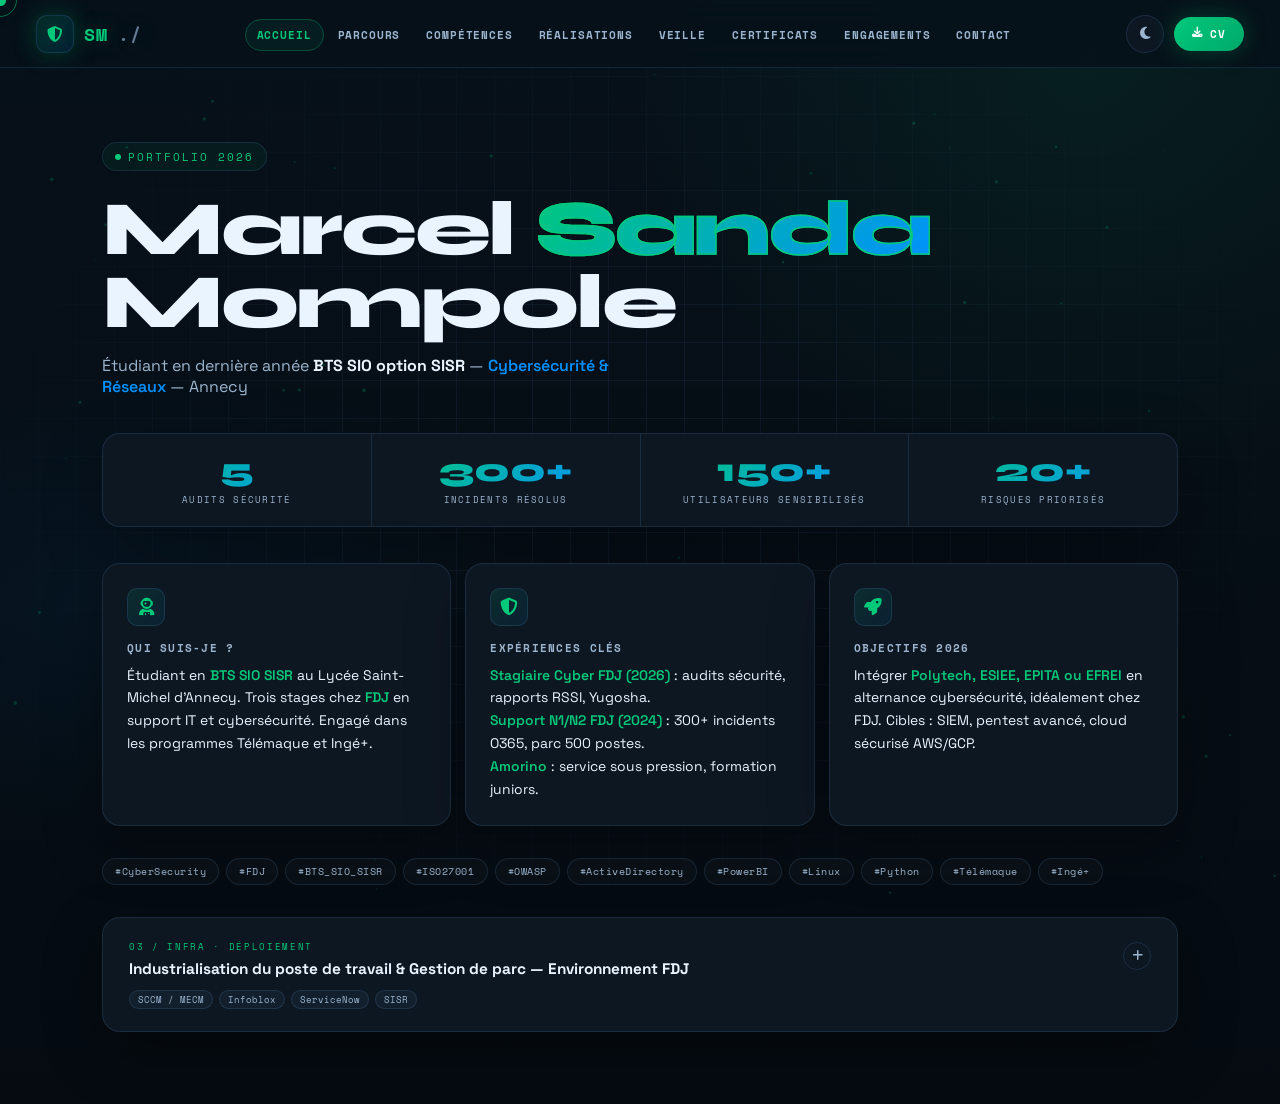
==== index.html @ 8680dc15 "Update download link for technical case study" ====
<!DOCTYPE html>
<html lang="fr" data-theme="dark">
<head>
<meta charset="UTF-8">
<meta name="viewport" content="width=device-width, initial-scale=1.0">
<title>Marcel Sanda MOMPOLE | Cybersécurité & Réseaux</title>
<link rel="preconnect" href="https://fonts.googleapis.com">
<link href="https://fonts.googleapis.com/css2?family=Space+Mono:ital,wght@0,400;0,700;1,400&family=Syne:wght@400;600;700;800&family=Space+Grotesk:wght@300;400;500;600;700&display=swap" rel="stylesheet">
<link rel="stylesheet" href="https://cdnjs.cloudflare.com/ajax/libs/font-awesome/6.5.0/css/all.min.css">
<link rel="stylesheet" href="style.css">
</head>
<body>
<div id="cursor"></div>
<div id="cursor-ring"></div>
<canvas id="bg-canvas"></canvas>

<!-- ══ NAVBAR ══ -->
<nav class="navbar">
  <div class="logo">
    <div class="logo-mark"><i class="fas fa-shield-halved"></i></div>
    SM<span>./</span>
  </div>
  <ul class="nav-links" id="navLinks">
    <li><a href="#" onclick="show('accueil');closeMobile()"     data-section="accueil"     class="active-nav">Accueil</a></li>
    <li><a href="#" onclick="show('parcours');closeMobile()"    data-section="parcours">Parcours</a></li>
    <li><a href="#" onclick="show('competences');closeMobile()" data-section="competences">Compétences</a></li>
    <li><a href="#" onclick="show('realisations');closeMobile()"data-section="realisations">Réalisations</a></li>
    <li><a href="#" onclick="show('veille');closeMobile()"      data-section="veille">Veille</a></li>
    <li><a href="#" onclick="show('certificats');closeMobile()" data-section="certificats">Certificats</a></li>
    <li><a href="#" onclick="show('engagements');closeMobile()" data-section="engagements">Engagements</a></li>
    <li><a href="#" onclick="show('contact');closeMobile()"     data-section="contact">Contact</a></li>
  </ul>
  <div class="nav-right">
    <button class="hamburger" id="hamburger" onclick="toggleMobile()" aria-label="Menu">
      <span></span><span></span><span></span>
    </button>
    <button class="theme-btn" onclick="toggleTheme()" title="Changer le thème">
      <i class="fas fa-moon icon-moon"></i>
      <i class="fas fa-sun  icon-sun"></i>
    </button>
    <a href="Sanda Mompole Marcel.pdf" class="btn-cv" download>
      <i class="fas fa-download"></i> CV
    </a>
  </div>
</nav>
<!-- Mobile drawer -->
<div class="mobile-drawer" id="mobileDrawer">
  <ul>
    <li><a href="#" onclick="show('accueil');closeMobile()"     data-section="accueil">Accueil</a></li>
    <li><a href="#" onclick="show('parcours');closeMobile()"    data-section="parcours">Parcours</a></li>
    <li><a href="#" onclick="show('competences');closeMobile()" data-section="competences">Compétences</a></li>
    <li><a href="#" onclick="show('realisations');closeMobile()"data-section="realisations">Réalisations</a></li>
    <li><a href="#" onclick="show('veille');closeMobile()"      data-section="veille">Veille</a></li>
    <li><a href="#" onclick="show('certificats');closeMobile()" data-section="certificats">Certificats</a></li>
    <li><a href="#" onclick="show('engagements');closeMobile()" data-section="engagements">Engagements</a></li>
    <li><a href="#" onclick="show('contact');closeMobile()"     data-section="contact">Contact</a></li>
  </ul>
</div>
<div class="mobile-overlay" id="mobileOverlay" onclick="closeMobile()"></div>

<div class="container">

<!-- ══ ACCUEIL ══ -->
<section id="accueil" class="section active">
  <div class="hero">
    <p class="hero-eyebrow">Portfolio 2026</p>
    <h1>Marcel <span class="highlight">Sanda</span><br>Mompole</h1>
    <p class="hero-sub">
      Étudiant en dernière année <strong>BTS SIO option SISR</strong> —
      <span>Cybersécurité & Réseaux</span> — Annecy
    </p>

    <div class="stat-row">
      <div class="stat"><div class="stat-num" data-target="5">0</div><div class="stat-label">Audits sécurité</div></div>
      <div class="stat"><div class="stat-num" data-target="300">0</div><div class="stat-label">Incidents résolus</div></div>
      <div class="stat"><div class="stat-num" data-target="150">0</div><div class="stat-label">Utilisateurs sensibilisés</div></div>
      <div class="stat"><div class="stat-num" data-target="20">0</div><div class="stat-label">Risques priorisés</div></div>
    </div>

    <div class="hero-grid">
      <div class="hero-card">
        <div class="hero-card-icon"><i class="fas fa-user-astronaut"></i></div>
        <h3>Qui suis-je ?</h3>
        <p>Étudiant en <strong>BTS SIO SISR</strong> au Lycée Saint-Michel d'Annecy. Trois stages chez <strong>FDJ</strong> en support IT et cybersécurité. Engagé dans les programmes Télémaque et Ingé+.</p>
      </div>
      <div class="hero-card">
        <div class="hero-card-icon"><i class="fas fa-shield-halved"></i></div>
        <h3>Expériences clés</h3>
        <p><strong>Stagiaire Cyber FDJ (2026)</strong> : audits sécurité, rapports RSSI, Yugosha.<br><strong>Support N1/N2 FDJ (2024)</strong> : 300+ incidents O365, parc 500 postes.<br><strong>Amorino</strong> : service sous pression, formation juniors.</p>
      </div>
      <div class="hero-card">
        <div class="hero-card-icon"><i class="fas fa-rocket"></i></div>
        <h3>Objectifs 2026</h3>
        <p>Intégrer <strong>Polytech, ESIEE, EPITA ou EFREI</strong> en alternance cybersécurité, idéalement chez FDJ. Cibles : SIEM, pentest avancé, cloud sécurisé AWS/GCP.</p>
      </div>
    </div>

    <div class="tags">
      <span>#CyberSecurity</span><span>#FDJ</span><span>#BTS_SIO_SISR</span>
      <span>#ISO27001</span><span>#OWASP</span><span>#ActiveDirectory</span>
      <span>#PowerBI</span><span>#Linux</span><span>#Python</span>
      <span>#Télémaque</span><span>#Ingé+</span>
    </div>
  </div>
</section>

<!-- ══ PARCOURS ══ -->
<section id="parcours" class="section">
  <div class="section-title"><h2>// 01 · Parcours Académique</h2></div>
  <div class="timeline">
    <div class="timeline-item">
      <div class="timeline-date">2024 → 2026</div>
      <h3>BTS SIO option SISR — Lycée Saint-Michel, Annecy</h3>
      <p>Réseaux, systèmes Windows / Linux, virtualisation, sécurité des SI, supervision.</p>
    </div>
    <div class="timeline-item">
      <div class="timeline-date">2024</div>
      <h3>Prépa TSI — Lycée Monge, Chambéry</h3>
      <p>Technologie et Sciences Industrielles.</p>
    </div>
    <div class="timeline-item">
      <div class="timeline-date">2023</div>
      <h3>Bac Systèmes Numériques — Lycée Newton</h3>
      <p>Installation / maintenance IT, web (HTML/CSS/PHP). Président MDL & CVL.</p>
    </div>
  </div>

  <div class="section-title" style="margin-top:52px"><h2>// 02 · Expériences Professionnelles</h2></div>
  <div class="exp-grid">
    <div class="exp-card">
      <div class="exp-badge">FDJ — Boulogne-Billancourt</div>
      <h4>Stagiaire Cybersécurité</h4>
      <p class="exp-date"><i class="fas fa-calendar-alt" style="margin-right:5px"></i>Janvier – Mars 2026</p>
      <ul>
        <li>Participation aux <strong>audits de sécurité</strong> et suivi des plans de remédiation RSSI.</li>
        <li>Rédaction de rapports techniques via Yugosha, <strong>20+ risques priorisés</strong>.</li>
        <li>Sensibilisation <strong>150+ collaborateurs</strong> phishing & Microsoft 365.</li>
        <li>Montée en compétence conformité ISO 27001 et priorisation des risques.</li>
      </ul>
    </div>
    <div class="exp-card">
      <div class="exp-badge">FDJ — Boulogne-Billancourt</div>
      <h4>Stagiaire Cybersécurité</h4>
      <p class="exp-date"><i class="fas fa-calendar-alt" style="margin-right:5px"></i>Mai – Juin 2025</p>
      <ul>
        <li>Exposition opérationnelle cybersécurité : détection, traitement et suivi de vulnérabilités.</li>
        <li>Analyse applicative et web selon <strong>OWASP Top 10</strong>.</li>
        <li>Renforcement en lecture d'architecture et communication technique.</li>
      </ul>
    </div>
    <div class="exp-card">
      <div class="exp-badge">FDJ — Boulogne-Billancourt</div>
      <h4>Stagiaire Support Informatique N1/N2</h4>
      <p class="exp-date"><i class="fas fa-calendar-alt" style="margin-right:5px"></i>Janvier – Mai 2024</p>
      <ul>
        <li>Prise en charge support N1/N2 : <strong>300+ incidents</strong> Office 365 résolus.</li>
        <li>Maintenance parc <strong>500 postes</strong>, diagnostics Wireshark/CMD.</li>
        <li>Migration SharePoint, patching, respect SLA 4h.</li>
      </ul>
    </div>
    <div class="exp-card">
      <div class="exp-badge">Amorino — Lyon / Paris / Genève / Chamonix</div>
      <h4>Employé saisonnier</h4>
      <p class="exp-date"><i class="fas fa-calendar-alt" style="margin-right:5px"></i>2023 – 2026</p>
      <ul>
        <li>Gestion caisse et service dans un environnement à forte affluence.</li>
        <li>Formation de juniors, transmission des bonnes pratiques opérationnelles.</li>
        <li>Développement de la communication, adaptabilité et esprit d'équipe.</li>
      </ul>
    </div>
    <div class="exp-card">
      <div class="exp-badge">Le Chichi — Vieille Ville d'Annecy</div>
      <h4>Employé polyvalent / Vente</h4>
      <p class="exp-date"><i class="fas fa-calendar-alt" style="margin-right:5px"></i>Emploi étudiant</p>
      <ul>
        <li>Gestion relation client en parallèle des études.</li>
        <li>Renforcement de la polyvalence et gestion des priorités.</li>
      </ul>
    </div>
    <div class="exp-card">
      <div class="exp-badge">Programme Become — Paris</div>
      <h4>Engagement bénévole</h4>
      <p class="exp-date"><i class="fas fa-calendar-alt" style="margin-right:5px"></i>2021</p>
      <ul>
        <li>Actions solidaires développant l'ouverture, l'engagement et le travail collectif.</li>
      </ul>
    </div>
  </div>
</section>

<!-- ══ COMPÉTENCES ══ -->
<section id="competences" class="section">
  <div class="section-title"><h2>// 03 · Compétences Techniques</h2></div>
  <div class="skills-grid">
    <div class="skill-cat">
      <div class="skill-icon"><i class="fas fa-shield-halved"></i></div>
      <h4>Réseaux & Cybersécurité</h4>
      <div class="skill-tag-wrap">
        <span class="skill-tag">VLAN</span><span class="skill-tag">Routage</span><span class="skill-tag">NAT/PAT</span>
        <span class="skill-tag">Segmentation LAN/DMZ</span><span class="skill-tag">VPN IPsec</span><span class="skill-tag">OSPF</span>
        <span class="skill-tag">pfSense</span><span class="skill-tag">IDS/IPS</span><span class="skill-tag">Suricata</span>
        <span class="skill-tag">Nmap</span><span class="skill-tag">Metasploit</span><span class="skill-tag">Burp Suite</span>
        <span class="skill-tag">OWASP Top 10</span><span class="skill-tag">Hardening</span>
        <span class="skill-tag">ISO 27001</span><span class="skill-tag">RGPD</span>
      </div>
    </div>
    <div class="skill-cat">
      <div class="skill-icon"><i class="fas fa-server"></i></div>
      <h4>Systèmes, Administration & Virtualisation</h4>
      <div class="skill-tag-wrap">
        <span class="skill-tag">Windows Server</span><span class="skill-tag">Active Directory</span><span class="skill-tag">GPO</span>
        <span class="skill-tag">Office 365</span><span class="skill-tag">Debian/Ubuntu</span><span class="skill-tag">Bash</span>
        <span class="skill-tag">PowerShell</span><span class="skill-tag">Proxmox</span><span class="skill-tag">VMware</span>
        <span class="skill-tag">Docker</span><span class="skill-tag">GLPI</span><span class="skill-tag">OCS Inventory</span>
        <span class="skill-tag">Zabbix</span><span class="skill-tag">Veeam</span><span class="skill-tag">Support N1/N2</span>
      </div>
    </div>
    <div class="skill-cat">
      <div class="skill-icon"><i class="fas fa-code"></i></div>
      <h4>Développement & Outils Techniques</h4>
      <div class="skill-tag-wrap">
        <span class="skill-tag">Python</span><span class="skill-tag">HTML/CSS</span><span class="skill-tag">JavaScript</span>
        <span class="skill-tag">SQL</span><span class="skill-tag">Git</span><span class="skill-tag">Postman</span>
        <span class="skill-tag">Wireshark</span><span class="skill-tag">Cisco Packet Tracer</span>
        <span class="skill-tag">ELK Stack</span><span class="skill-tag">YOLOv8</span><span class="skill-tag">AWS/GCP (bases)</span>
      </div>
    </div>
    <div class="skill-cat">
      <div class="skill-icon"><i class="fas fa-chart-line"></i></div>
      <h4>Outils Collaboratifs & Analyse</h4>
      <div class="skill-tag-wrap">
        <span class="skill-tag">PowerBI</span><span class="skill-tag">SharePoint</span><span class="skill-tag">Reporting</span>
        <span class="skill-tag">Tableaux de bord</span><span class="skill-tag">Suivi d'indicateurs</span>
        <span class="skill-tag">Documentation technique</span><span class="skill-tag">Synthèse RSSI</span>
      </div>
    </div>
  </div>
</section>

<!-- ══ RÉALISATIONS ══ -->
<section id="realisations" class="section">
  <div class="section-title"><h2>// 04 · Réalisations</h2></div>

  <!-- R1 -->
  <div class="real-card" onclick="toggleReal(this)">
    <div class="real-header">
      <div class="real-header-left">
        <div class="real-num">01 / FRONT-END · WEB</div>
        <h3>Site vitrine — Exposition "L'Olympisme, 32 jours avec Pierre de Coubertin"</h3>
        <div class="real-header-meta">
          <span class="real-chip">HTML5 / CSS3</span><span class="real-chip">JavaScript</span>
          <span class="real-chip">RGPD</span><span class="real-chip">Responsive Design</span>
        </div>
      </div>
      <div class="real-toggle"><i class="fas fa-plus"></i></div>
    </div>
    <div class="real-body"><div class="real-body-inner">
      <div class="real-context">
        <div class="real-context-label"><i class="fas fa-flag" style="margin-right:5px"></i>Contexte & Objectif</div>
        <p>Concevoir un site web <strong>Single Page</strong> informatif et interactif pour une exposition temporaire au <strong>Palais Lumière d'Évian</strong>. Le site doit valoriser l'histoire olympique, respecter les contraintes RGPD et offrir une expérience multilingue.</p>
      </div>
      <div class="real-points-title"><i class="fas fa-code" style="margin-right:5px"></i>Détails techniques</div>
      <div class="real-point"><div class="real-point-label">Développement Front-end</div><p>Structuration sémantique <strong>HTML5</strong>, CSS3 pur sans framework. Flexbox pour la galerie, <strong>Media Queries</strong> pour le responsive mobile/tablette.</p></div>
      <div class="real-point"><div class="real-point-label">Interactivité JavaScript</div><p><strong>Algorithme Fisher-Yates Shuffle</strong> pour afficher 10 œuvres aléatoires parmi 24 à chaque chargement, renforçant l'engagement utilisateur.</p></div>
      <div class="real-point"><div class="real-point-label">Module RGPD</div><p>Module cookies JS bloquant dynamiquement les éléments tiers (Google Maps, images hébergées) en cas de refus, conformément au RGPD.</p></div>
      <div class="real-point"><div class="real-point-label">Contenu multilingue</div><p>Section "Note du commissaire" avec <strong>traduction juxtaposée en anglais</strong>, sans recours à la traduction automatique.</p></div>
      <div class="real-point"><div class="real-point-label">Intégration API</div><p>Iframe <strong>Google Maps</strong> pour le plan d'accès interactif. Rédaction d'une biographie de Coubertin et d'une critique documentaire.</p></div>
      <div class="real-tools">
        <div class="real-tools-label"><i class="fas fa-wrench" style="margin-right:5px"></i>Technologies</div>
        <div class="real-tools-wrap">
          <span class="real-tool-tag">HTML5</span><span class="real-tool-tag">CSS3</span><span class="real-tool-tag">JavaScript ES6</span><span class="real-tool-tag">Google Maps API</span><span class="real-tool-tag">Flexbox</span>
        </div>
      </div>
      <div class="real-results">
        <div class="real-result-chip"><i class="fas fa-check-circle"></i>Site responsive validé</div>
        <div class="real-result-chip"><i class="fas fa-check-circle"></i>Conformité RGPD</div>
        <div class="real-result-chip"><i class="fas fa-check-circle"></i>24 œuvres intégrées</div>
      </div>
      <div class="real-dl-zone">
        <div class="real-dl-label"><i class="fas fa-folder-open" style="margin-right:5px"></i>Documents téléchargeables</div>
        <div class="real-dl-row">
          <a href="fichiers/fiche_technique_olympisme.pdf" class="btn-dl" download><i class="fas fa-file-pdf"></i> Fiche technique</a>
          <a href="fichiers/index.html" class="btn-dl" download><i class="fas fa-code"></i> Code source</a>
        </div>
      </div>
    </div></div>
  </div>

  <!-- R2 -->
  <div class="real-card" onclick="toggleReal(this)">
    <div class="real-header">
      <div class="real-header-left">
        <div class="real-num">02 / INFRA · SYSTÈME</div>
        <h3>Infrastructure système & support utilisateur — Musée du Palais Lumière</h3>
        <div class="real-header-meta">
          <span class="real-chip">Windows Server</span><span class="real-chip">Active Directory</span><span class="real-chip">GLPI</span><span class="real-chip">ITIL</span>
        </div>
      </div>
      <div class="real-toggle"><i class="fas fa-plus"></i></div>
    </div>
    <div class="real-body"><div class="real-body-inner">
      <div class="real-context">
        <div class="real-context-label"><i class="fas fa-flag" style="margin-right:5px"></i>Contexte & Objectif</div>
        <p>Créer un <strong>environnement réseau sécurisé et centralisé</strong> pour les collaborateurs du musée (4 services), avec Helpdesk GLPI intégré pour la gestion des incidents.</p>
      </div>
      <div class="real-points-title"><i class="fas fa-code" style="margin-right:5px"></i>Détails techniques</div>
      <div class="real-point"><div class="real-point-label">Active Directory</div><p>Contrôleur de domaine AD (musee.local), gestion utilisateurs/groupes par service, <strong>profils itinérants</strong> permettant la mobilité sur tous les postes.</p></div>
      <div class="real-point"><div class="real-point-label">Gestion GPO</div><p>Lecteurs réseau mappés automatiquement via <strong>GPO par service</strong>. Restrictions postes visiteurs : masquage lecteur C:, blocage panneau de config, lancement auto du site web musée.</p></div>
      <div class="real-point"><div class="real-point-label">Helpdesk GLPI</div><p>Serveur <strong>GLPI</strong> sur Ubuntu/Apache/MariaDB/PHP, catégories ITIL (Réseau, Poste utilisateur, Billetterie), traçabilité complète.</p></div>
      <div class="real-point"><div class="real-point-label">Validation PV recette</div><p>Cahier de tests complet vérifiant la conformité des accès par service, remontée tickets GLPI et restrictions postes visiteurs.</p></div>
      <div class="real-tools">
        <div class="real-tools-label"><i class="fas fa-wrench" style="margin-right:5px"></i>Technologies</div>
        <div class="real-tools-wrap">
          <span class="real-tool-tag">Windows Server 2022</span><span class="real-tool-tag">Active Directory</span><span class="real-tool-tag">GPO</span><span class="real-tool-tag">GLPI</span><span class="real-tool-tag">Ubuntu</span><span class="real-tool-tag">MariaDB</span>
        </div>
      </div>
      <div class="real-results">
        <div class="real-result-chip"><i class="fas fa-check-circle"></i>Domaine AD opérationnel</div>
        <div class="real-result-chip"><i class="fas fa-check-circle"></i>4 groupes ITIL configurés</div>
        <div class="real-result-chip"><i class="fas fa-check-circle"></i>PV de recette validé</div>
      </div>
      <div class="real-dl-zone">
        <div class="real-dl-label"><i class="fas fa-folder-open" style="margin-right:5px"></i>Documents téléchargeables</div>
        <div class="real-dl-row">
          <a href="fichiers/fiche_technique_musee.pdf" class="btn-dl" download><i class="fas fa-file-pdf"></i> Fiche technique</a>
          <a href="fichiers/pv_recette_musee.pdf" class="btn-dl" download><i class="fas fa-file-pdf"></i> PV de recette</a>
        </div>
      </div>
    </div></div>
  </div>

  <!-- R3 -->
  <div class="real-card" onclick="toggleReal(this)">
    <div class="real-header">
      <div class="real-header-left">
        <div class="real-num">03 / RÉSEAU · SÉCURITÉ</div>
        <h3>Architecture réseau hybride & VPN IPsec — EcoMobil (Lyon ↔ Bron)</h3>
        <div class="real-header-meta">
          <span class="real-chip">VPN IPsec</span><span class="real-chip">VLAN</span><span class="real-chip">AD/DNS/DHCP</span><span class="real-chip">Wi-Fi Entreprise</span>
        </div>
      </div>
      <div class="real-toggle"><i class="fas fa-plus"></i></div>
    </div>
    <div class="real-body"><div class="real-body-inner">
      <div class="real-context">
        <div class="real-context-label"><i class="fas fa-flag" style="margin-right:5px"></i>Contexte & Objectif</div>
        <p>Interconnecter les deux sites d'une <strong>association de mobilité durable</strong> (Lyon et Bron) : conception de l'architecture complète, sécurisation VPN, déploiement infra et Wi-Fi entreprise.</p>
      </div>
      <div class="real-points-title"><i class="fas fa-code" style="margin-right:5px"></i>Détails techniques</div>
      <div class="real-point"><div class="real-point-label">Architecture hybride</div><p><strong>Schémas logiques et physiques</strong> : routeurs Cisco, commutateurs administrables, serveurs. Segmentation VLAN par usage (collaborateurs, visiteurs, serveurs).</p></div>
      <div class="real-point"><div class="real-point-label">Tunnel VPN IPsec</div><p><strong>IPsec site-à-site IKEv2, AES-256</strong> entre les deux routeurs frontaliers. Chiffrement intégral de tous les flux inter-sites.</p></div>
      <div class="real-point"><div class="real-point-label">Services infrastructure</div><p>Serveurs <strong>AD, DNS, DHCP</strong> centralisés. Serveurs Web EcoMobil avec règles d'accès différenciées entre sites.</p></div>
      <div class="real-point"><div class="real-point-label">Mobilité Wi-Fi</div><p>SSID séparés : collaborateurs (<strong>WPA2-Enterprise / RADIUS</strong>) et visiteurs (portail captif isolé).</p></div>
      <div class="real-tools">
        <div class="real-tools-label"><i class="fas fa-wrench" style="margin-right:5px"></i>Technologies</div>
        <div class="real-tools-wrap">
          <span class="real-tool-tag">Cisco Packet Tracer</span><span class="real-tool-tag">VPN IPsec/IKEv2</span><span class="real-tool-tag">VLAN 802.1Q</span><span class="real-tool-tag">RADIUS</span><span class="real-tool-tag">Draw.io</span>
        </div>
      </div>
      <div class="real-results">
        <div class="real-result-chip"><i class="fas fa-check-circle"></i>2 sites interconnectés sécurisés</div>
        <div class="real-result-chip"><i class="fas fa-check-circle"></i>VPN AES-256 opérationnel</div>
        <div class="real-result-chip"><i class="fas fa-check-circle"></i>PV de recette validé</div>
      </div>
      <div class="real-dl-zone">
        <div class="real-dl-label"><i class="fas fa-folder-open" style="margin-right:5px"></i>Documents téléchargeables</div>
        <div class="real-dl-row">
          <a href="fichiers/fiche_technique_ecomobil.pdf" class="btn-dl" download><i class="fas fa-file-pdf"></i> Fiche technique</a>
          <a href="fichiers/schema_reseau_ecomobil.pdf" class="btn-dl" download><i class="fas fa-sitemap"></i> Schéma réseau</a>
          <a href="fichiers/pv_recette_ecomobil.pdf" class="btn-dl" download><i class="fas fa-file-pdf"></i> PV de recette</a>
        </div>
      </div>
    </div></div>
  </div>

  <!-- R4 Audit FDJ -->
  <div class="real-card" onclick="toggleReal(this)">
    <div class="real-header">
      <div class="real-header-left">
        <div class="real-num">04 / AUDIT · FDJ</div>
        <h3>Audits de sécurité & conformité ISO 27001 — FDJ, Boulogne</h3>
        <div class="real-header-meta">
          <span class="real-chip">Yugosha</span><span class="real-chip">CVSS</span><span class="real-chip">PowerBI</span><span class="real-chip">SharePoint</span>
        </div>
      </div>
      <div class="real-toggle"><i class="fas fa-plus"></i></div>
    </div>
    <div class="real-body"><div class="real-body-inner">
      <div class="real-context">
        <div class="real-context-label"><i class="fas fa-flag" style="margin-right:5px"></i>Contexte & Objectif</div>
        <p>Participer activement aux <strong>audits de sécurité de la FDJ</strong> en lien avec les équipes cybersécurité et gouvernance, et contribuer au suivi de la conformité ISO 27001 via des rapports et dashboards RSSI.</p>
      </div>
      <div class="real-points-title"><i class="fas fa-code" style="margin-right:5px"></i>Détails techniques</div>
      <div class="real-point"><div class="real-point-label">Conduite d'audits</div><p>Participation à <strong>5 audits de sécurité</strong> complets : identification des vulnérabilités, priorisation via matrice <strong>CVSS</strong>, rédaction de 10+ plans de remédiation pour le RSSI.</p></div>
      <div class="real-point"><div class="real-point-label">Plateforme Yugosha</div><p>Utilisation de <strong>Yugosha</strong> pour signaler, suivre et documenter les failles détectées. Gestion du cycle de vie complet de chaque vulnérabilité jusqu'à correction.</p></div>
      <div class="real-point"><div class="real-point-label">Reporting & conformité</div><p>Rédaction de <strong>15+ rapports techniques</strong> et synthèses SharePoint/PowerBI accélérant le suivi de conformité <strong>ISO 27001 de 30%</strong>. Dashboards visuels pour le comité RSSI.</p></div>
      <div class="real-point"><div class="real-point-label">Communication métiers</div><p>Restitution des constats techniques à des équipes non-techniques, vulgarisation des risques cyber et recommandations priorisées.</p></div>
      <div class="real-tools">
        <div class="real-tools-label"><i class="fas fa-wrench" style="margin-right:5px"></i>Technologies</div>
        <div class="real-tools-wrap">
          <span class="real-tool-tag">Yugosha</span><span class="real-tool-tag">PowerBI</span><span class="real-tool-tag">SharePoint</span><span class="real-tool-tag">CVSS</span><span class="real-tool-tag">ISO 27001</span>
        </div>
      </div>
      <div class="real-results">
        <div class="real-result-chip"><i class="fas fa-check-circle"></i>15+ rapports produits</div>
        <div class="real-result-chip"><i class="fas fa-check-circle"></i>20+ risques priorisés</div>
        <div class="real-result-chip"><i class="fas fa-check-circle"></i>Dashboards RSSI déployés</div>
      </div>
      <div class="real-dl-zone">
        <div class="real-dl-label"><i class="fas fa-folder-open" style="margin-right:5px"></i>Documents téléchargeables</div>
        <div class="real-dl-row">
          <a href="fichiers/fiche_technique_audit_fdj.pdf" class="btn-dl" download><i class="fas fa-file-pdf"></i> Fiche technique</a>
        </div>
      </div>
    </div></div>
  </div>

  <!-- R5 Sensibilisation Phishing -->
  <div class="real-card" onclick="toggleReal(this)">
    <div class="real-header">
      <div class="real-header-left">
        <div class="real-num">05 / SÉCURITÉ · HUMAINE</div>
        <h3>Campagne sensibilisation phishing & bonnes pratiques — FDJ</h3>
        <div class="real-header-meta">
          <span class="real-chip">Microsoft 365</span><span class="real-chip">Phishing</span><span class="real-chip">Awareness</span>
        </div>
      </div>
      <div class="real-toggle"><i class="fas fa-plus"></i></div>
    </div>
    <div class="real-body"><div class="real-body-inner">
      <div class="real-context">
        <div class="real-context-label"><i class="fas fa-flag" style="margin-right:5px"></i>Contexte & Objectif</div>
        <p>Concevoir et déployer une <strong>campagne de sensibilisation cybersécurité</strong> auprès des collaborateurs FDJ, avec focus sur la reconnaissance phishing et les bonnes pratiques Microsoft 365.</p>
      </div>
      <div class="real-points-title"><i class="fas fa-code" style="margin-right:5px"></i>Détails techniques</div>
      <div class="real-point"><div class="real-point-label">Support pédagogique</div><p>Création de <strong>présentations PowerPoint interactives</strong> (quiz, cas pratiques) couvrant phishing, spear-phishing, malwares et erreurs humaines courantes.</p></div>
      <div class="real-point"><div class="real-point-label">Simulation phishing</div><p>Participation à des <strong>simulations de phishing</strong> pour évaluer la réactivité des utilisateurs et mesurer l'impact de la formation avant/après.</p></div>
      <div class="real-point"><div class="real-point-label">Bonnes pratiques M365</div><p>Focus <strong>Microsoft 365 Defender</strong> : gestion MFA, vérification expéditeurs, signalement spam, partage sécurisé OneDrive/Teams.</p></div>
      <div class="real-point"><div class="real-point-label">Déploiement & résultats</div><p>Sessions auprès de <strong>150+ collaborateurs</strong>, questionnaires avant/après. Incidents phishing signalés en baisse de <strong>25%</strong>.</p></div>
      <div class="real-tools">
        <div class="real-tools-label"><i class="fas fa-wrench" style="margin-right:5px"></i>Technologies</div>
        <div class="real-tools-wrap">
          <span class="real-tool-tag">PowerPoint</span><span class="real-tool-tag">Microsoft 365</span><span class="real-tool-tag">Teams</span><span class="real-tool-tag">Phishing Simulator</span>
        </div>
      </div>
      <div class="real-results">
        <div class="real-result-chip"><i class="fas fa-check-circle"></i>150+ utilisateurs formés</div>
        <div class="real-result-chip"><i class="fas fa-check-circle"></i>Incidents phishing ↓25%</div>
        <div class="real-result-chip"><i class="fas fa-check-circle"></i>Quiz interactifs déployés</div>
      </div>
      <div class="real-dl-zone">
        <div class="real-dl-label"><i class="fas fa-folder-open" style="margin-right:5px"></i>Documents téléchargeables</div>
        <div class="real-dl-row">
          <a href="fichiers/fiche_technique_sensibilisation.pdf" class="btn-dl" download><i class="fas fa-file-pdf"></i> Fiche technique</a>
        </div>
      </div>
    </div></div>
  </div>

  <!-- R6 IA -->
  <div class="real-card" onclick="toggleReal(this)">
    <div class="real-header">
      <div class="real-header-left">
        <div class="real-num">06 / IA · DEEP LEARNING</div>
        <h3>Système de reconnaissance d'images par Intelligence Artificielle (YOLOv8)</h3>
        <div class="real-header-meta">
          <span class="real-chip">Python</span><span class="real-chip">YOLOv8</span><span class="real-chip">Flask</span><span class="real-chip">Transfer Learning</span>
        </div>
      </div>
      <div class="real-toggle"><i class="fas fa-plus"></i></div>
    </div>
    <div class="real-body"><div class="real-body-inner">
      <div class="real-context">
        <div class="real-context-label"><i class="fas fa-flag" style="margin-right:5px"></i>Contexte & Objectif</div>
        <p>Développer un système de <strong>reconnaissance d'images par IA</strong> capable de détecter et classifier des éléments spécifiques pour automatiser une tâche d'analyse visuelle. Du dataset à l'application web déployée.</p>
      </div>
      <div class="real-points-title"><i class="fas fa-code" style="margin-right:5px"></i>Détails techniques</div>
      <div class="real-point"><div class="real-point-label">Deep Learning YOLOv8</div><p>Algorithme <strong>YOLOv8 (Ultralytics)</strong> pour la détection temps réel. Configuration hyperparamètres (epochs, batch size, learning rate) optimisée pour le dataset personnalisé.</p></div>
      <div class="real-point"><div class="real-point-label">Transfer Learning</div><p>Modèle <strong>pré-entraîné yolov8n.pt</strong> adapté au dataset spécifique. Temps d'entraînement réduit, ressources GPU optimisées.</p></div>
      <div class="real-point"><div class="real-point-label">Scripts automatisation</div><p>Scripts Python <strong>train.py / script.py</strong> : prétraitement, augmentation de données (rotations, flips, luminosité), logging métriques (mAP, précision, recall).</p></div>
      <div class="real-point"><div class="real-point-label">Déploiement Flask</div><p>Application web <strong>Flask/Streamlit</strong> pour charger le meilleur modèle (best.pt) et tester la détection temps réel sur flux vidéo ou images, avec affichage des bounding boxes.</p></div>
      <div class="real-tools">
        <div class="real-tools-label"><i class="fas fa-wrench" style="margin-right:5px"></i>Technologies</div>
        <div class="real-tools-wrap">
          <span class="real-tool-tag">Python</span><span class="real-tool-tag">YOLOv8</span><span class="real-tool-tag">PyTorch</span><span class="real-tool-tag">Flask</span><span class="real-tool-tag">OpenCV</span><span class="real-tool-tag">NumPy</span>
        </div>
      </div>
      <div class="real-results">
        <div class="real-result-chip"><i class="fas fa-check-circle"></i>Modèle entraîné & déployé</div>
        <div class="real-result-chip"><i class="fas fa-check-circle"></i>Détection temps réel</div>
        <div class="real-result-chip"><i class="fas fa-check-circle"></i>Application web fonctionnelle</div>
      </div>
      <div class="real-dl-zone">
        <div class="real-dl-label"><i class="fas fa-folder-open" style="margin-right:5px"></i>Documents téléchargeables</div>
        <div class="real-dl-row">
          <a href="fichiers/fiche_technique_ia.pdf" class="btn-dl" download><i class="fas fa-file-pdf"></i> Fiche technique</a>
          <a href="fichiers/index.html" class="btn-dl" download><i class="fas fa-code"></i> Code HTML</a>
          <a href="fichiers/script.js" class="btn-dl" download><i class="fab fa-js"></i> Script JS</a>
        </div>
      </div>
    </div></div>
  </div>

  <!-- R7 CTF -->
  <div class="real-card" onclick="toggleReal(this)">
    <div class="real-header">
      <div class="real-header-left">
        <div class="real-num">07 / CTF · CYBERSÉCURITÉ</div>
        <h3>PasseTonHack 2025 & 2026 — Compétition CTF (Capture The Flag)</h3>
        <div class="real-header-meta">
          <span class="real-chip">Pentest</span><span class="real-chip">Cryptographie</span><span class="real-chip">Forensics</span><span class="real-chip">Web Exploitation</span>
        </div>
      </div>
      <div class="real-toggle"><i class="fas fa-plus"></i></div>
    </div>
    <div class="real-body"><div class="real-body-inner">
      <div class="real-context">
        <div class="real-context-label"><i class="fas fa-flag" style="margin-right:5px"></i>Contexte & Objectif</div>
        <p>Participer à la compétition <strong>PasseTonHack</strong> (2025 & 2026) : défis techniques en sécurité informatique, cryptographie, exploitation web et investigation numérique dans un environnement compétitif.</p>
      </div>
      <div class="real-points-title"><i class="fas fa-code" style="margin-right:5px"></i>Détails techniques</div>
      <div class="real-point"><div class="real-point-label">Exploitation web</div><p>Identification de failles : <strong>SQLi, XSS, IDOR</strong>, directory traversal. Utilisation de <strong>Burp Suite</strong> pour intercepter et manipuler les requêtes HTTP.</p></div>
      <div class="real-point"><div class="real-point-label">Cryptographie</div><p>Cassage de hashs (MD5, SHA1), déchiffrement (Base64, ROT13, XOR), analyse de protocoles mal configurés (padding oracle, ECB mode).</p></div>
      <div class="real-point"><div class="real-point-label">Forensics numérique</div><p>Captures réseau <strong>Wireshark</strong>, stéganographie, extraction de métadonnées, analyse de logs et dumps mémoire avec <strong>Volatility 3</strong>.</p></div>
      <div class="real-tools">
        <div class="real-tools-label"><i class="fas fa-wrench" style="margin-right:5px"></i>Technologies</div>
        <div class="real-tools-wrap">
          <span class="real-tool-tag">Burp Suite</span><span class="real-tool-tag">Wireshark</span><span class="real-tool-tag">Python</span><span class="real-tool-tag">John the Ripper</span><span class="real-tool-tag">CyberChef</span><span class="real-tool-tag">Ghidra</span>
        </div>
      </div>
      <div class="real-results">
        <div class="real-result-chip"><i class="fas fa-check-circle"></i>2 éditions (2025 & 2026)</div>
        <div class="real-result-chip"><i class="fas fa-check-circle"></i>Multiples challenges résolus</div>
        <div class="real-result-chip"><i class="fas fa-check-circle"></i>Travail en équipe renforcé</div>
      </div>
      <div class="real-dl-zone">
        <div class="real-dl-label"><i class="fas fa-folder-open" style="margin-right:5px"></i>Documents téléchargeables</div>
        <div class="real-dl-row">
          <a href="fichiers/fiche_technique_ctf.pdf" class="btn-dl" download><i class="fas fa-file-pdf"></i> Fiche technique</a>
          <a href="fichiers/writeup_ctf_2025.pdf" class="btn-dl" download><i class="fas fa-scroll"></i> Write-up 2025</a>
          <a href="fichiers/writeup_ctf_2026.pdf" class="btn-dl" download><i class="fas fa-scroll"></i> Write-up 2026</a>
        </div>
      </div>
    </div></div>
  </div>
</section>

  <div class="real-card" onclick="toggleReal(this)">
  <div class="real-header">
    <div class="real-header-left">
      <div class="real-num">03 / INFRA · DÉPLOIEMENT</div>
      <h3>Industrialisation du poste de travail & Gestion de parc — Environnement FDJ</h3>
      <div class="real-header-meta">
        <span class="real-chip">SCCM / MECM</span>
        <span class="real-chip">Infoblox</span>
        <span class="real-chip">ServiceNow</span>
        <span class="real-chip">SISR</span>
      </div>
    </div>
    <div class="real-toggle"><i class="fas fa-plus"></i></div>
  </div>

  <div class="real-body">
    <div class="real-body-inner">
      <div class="real-context">
        <div class="real-context-label"><i class="fas fa-flag" style="margin-right:5px"></i>Contexte & Objectif</div>
        <p>
          Optimiser et automatiser le <strong>cycle de vie des actifs informatiques</strong> au sein d'un environnement grand compte (FDJ). 
          L'enjeu principal était d'assurer le déploiement massif et sécurisé de postes de travail (Masterisation) tout en garantissant la traçabilité des interventions via une approche ITIL.
        </p>
      </div>

      <div class="real-points-title"><i class="fas fa-code" style="margin-right:5px"></i>Détails techniques & Missions</div>
      
      <div class="real-point">
        <div class="real-point-label">Masterisation & SCCM</div>
        <p>
          Préparation des postes (Configuration BIOS, Pass-Through, Secure Boot) et déploiement d'images système via <strong>PXE UEFI</strong>. 
          Exécution et suivi des <strong>Task Sequences</strong> pour l'installation automatisée du socle logiciel commun et des applications métiers.
        </p>
      </div>
      
      <div class="real-point">
        <div class="real-point-label">Gestion DDI (DNS/DHCP/IPAM)</div>
        <p>
          Administration des ressources réseau via <strong>Infoblox Grid Manager</strong>. Gestion des réservations d'adresses IP fixes et affectation des terminaux dans les sous-réseaux LAN spécifiques.
        </p>
      </div>
      
      <div class="real-point">
        <div class="real-point-label">Gestion des services (ServiceNow)</div>
        <p>
          Pilotage du support de proximité N2/N3 via l'outil ITSM <strong>ServiceNow</strong>. Gestion du workflow complet : de l'ouverture de l'incident à la mise à jour de l'inventaire du parc (Asset Management).
        </p>
      </div>
      
      <div class="real-point">
        <div class="real-point-label">Conformité & Sécurité</div>
        <p>
          Vérification de l'intégrité des postes post-déploiement (Master v3.0.X), intégration au domaine via Active Directory et configuration des agents de sécurité (McAfee, VPN).
        </p>
      </div>

      <div class="real-tools">
        <div class="real-tools-label"><i class="fas fa-wrench" style="margin-right:5px"></i>Technologies</div>
        <div class="real-tools-wrap">
          <span class="real-tool-tag">SCCM CB</span>
          <span class="real-tool-tag">Infoblox</span>
          <span class="real-tool-tag">ServiceNow</span>
          <span class="real-tool-tag">Active Directory</span>
          <span class="real-tool-tag">Windows 10/11 Pro</span>
          <span class="real-tool-tag">PXE/UEFI</span>
        </div>
      </div>
      
      <div class="real-results">
        <div class="real-result-chip"><i class="fas fa-check-circle"></i>Processus de déploiement industrialisé</div>
        <div class="real-result-chip"><i class="fas fa-check-circle"></i>Respect des SLA de production</div>
        <div class="real-result-chip"><i class="fas fa-check-circle"></i>Zéro défaut sur les Task Sequences</div>
      </div>
      
      <div class="real-dl-zone">
        <div class="real-dl-label"><i class="fas fa-folder-open" style="margin-right:5px"></i>Documents de synthèse</div>
        <div class="real-dl-row">
          <a href="Rapport de stage 2022-20242.pdf" class="btn-dl" download>
            <i class="fas fa-file-pdf"></i> Étude de cas technique (Masterisation)
          </a>
          <a href="fichiers/workflow_preparation_poste.pdf" class="btn-dl" download>
            <i class="fas fa-project-diagram"></i> Workflow de mise à disposition
          </a>
        </div>
      </div>
    </div>
  </div>
</div>
<!-- ══ CERTIFICATS ══ -->
<section id="certificats" class="section">
  <div class="section-title"><h2>// 08 · Certifications & Badges</h2></div>

  <div class="cert-filters">
    <button class="cert-filter active" onclick="filterCerts('all',this)">Tous <span class="cert-filter-count">24</span></button>
    <button class="cert-filter" onclick="filterCerts('certificat',this)">Certificats <span class="cert-filter-count">9</span></button>
    <button class="cert-filter" onclick="filterCerts('badge',this)">Badges <span class="cert-filter-count">3</span></button>
    <button class="cert-filter" onclick="filterCerts('reussite',this)">Réussites <span class="cert-filter-count">12</span></button>
  </div>

  <div class="cert-grid" id="certGrid">
    <div class="cert-card" data-type="reussite">
      <div class="cert-type cert-type-reussite"><i class="fas fa-check-circle"></i> Réussite</div>
      <div class="cert-platform"><i class="fas fa-network-wired"></i> Cisco NetAcad</div>
      <div class="cert-title">Défense du réseau</div>
      <div class="cert-category">Module</div>
      <div class="cert-date"><i class="fas fa-calendar-check"></i> 10 déc. 2025</div>
    </div>
    <div class="cert-card" data-type="reussite">
      <div class="cert-type cert-type-reussite"><i class="fas fa-check-circle"></i> Réussite</div>
      <div class="cert-platform"><i class="fas fa-network-wired"></i> Cisco NetAcad</div>
      <div class="cert-title">Sécurité des systèmes d'exploitation et des terminaux</div>
      <div class="cert-category">Module</div>
      <div class="cert-date"><i class="fas fa-calendar-check"></i> 26 nov. 2025</div>
    </div>
    <div class="cert-card" data-type="badge">
      <div class="cert-type cert-type-badge"><i class="fas fa-award"></i> Badge</div>
      <div class="cert-platform"><i class="fas fa-network-wired"></i> Cisco NetAcad</div>
      <div class="cert-title">Notions de base sur les réseaux</div>
      <div class="cert-category">Cours complet</div>
      <div class="cert-date"><i class="fas fa-calendar-check"></i> 13 avr. 2025</div>
      <div class="cert-actions"><a href="certificats/notions_reseaux_badge.pdf" class="cert-btn" download><i class="fas fa-download"></i> PDF</a></div>
    </div>
    <div class="cert-card" data-type="certificat">
      <div class="cert-type cert-type-certificat"><i class="fas fa-certificate"></i> Certificat</div>
      <div class="cert-platform"><i class="fas fa-network-wired"></i> Cisco NetAcad</div>
      <div class="cert-title">Notions de base sur les réseaux</div>
      <div class="cert-category">Cours complet</div>
      <div class="cert-date"><i class="fas fa-calendar-check"></i> 13 avr. 2025</div>
      <div class="cert-actions"><a href="certificats/notions_reseaux_cert.pdf" class="cert-btn" download><i class="fas fa-download"></i> PDF</a></div>
    </div>
    <div class="cert-card" data-type="reussite">
      <div class="cert-type cert-type-reussite"><i class="fas fa-check-circle"></i> Réussite</div>
      <div class="cert-platform"><i class="fas fa-network-wired"></i> Cisco NetAcad</div>
      <div class="cert-title">Principes de base de l'accès au réseau</div>
      <div class="cert-category">Module</div>
      <div class="cert-date"><i class="fas fa-calendar-check"></i> 13 avr. 2025</div>
    </div>
    <div class="cert-card" data-type="reussite">
      <div class="cert-type cert-type-reussite"><i class="fas fa-check-circle"></i> Réussite</div>
      <div class="cert-platform"><i class="fas fa-network-wired"></i> Cisco NetAcad</div>
      <div class="cert-title">Notions de base sur les réseaux</div>
      <div class="cert-category">Module</div>
      <div class="cert-date"><i class="fas fa-calendar-check"></i> 01 avr. 2025</div>
    </div>
    <div class="cert-card" data-type="reussite">
      <div class="cert-type cert-type-reussite"><i class="fas fa-check-circle"></i> Réussite</div>
      <div class="cert-platform"><i class="fas fa-network-wired"></i> Cisco NetAcad</div>
      <div class="cert-title">Introduction to Ethical Hacking and Penetration Testing</div>
      <div class="cert-category">Module</div>
      <div class="cert-date"><i class="fas fa-calendar-check"></i> 18 mars 2025</div>
    </div>
    <div class="cert-card" data-type="badge">
      <div class="cert-type cert-type-badge"><i class="fas fa-award"></i> Badge</div>
      <div class="cert-platform"><i class="fas fa-network-wired"></i> Cisco NetAcad</div>
      <div class="cert-title">Introduction to Packet Tracer</div>
      <div class="cert-category">Examen</div>
      <div class="cert-date"><i class="fas fa-calendar-check"></i> 23 févr. 2025</div>
      <div class="cert-actions"><a href="certificats/packet_tracer_badge.pdf" class="cert-btn" download><i class="fas fa-download"></i> PDF</a></div>
    </div>
    <div class="cert-card" data-type="certificat">
      <div class="cert-type cert-type-certificat"><i class="fas fa-certificate"></i> Certificat</div>
      <div class="cert-platform"><i class="fas fa-network-wired"></i> Cisco NetAcad</div>
      <div class="cert-title">Introduction to Packet Tracer</div>
      <div class="cert-category">Examen</div>
      <div class="cert-date"><i class="fas fa-calendar-check"></i> 23 févr. 2025</div>
      <div class="cert-actions"><a href="certificats/packet_tracer_cert.pdf" class="cert-btn" download><i class="fas fa-download"></i> PDF</a></div>
    </div>
    <div class="cert-card" data-type="reussite">
      <div class="cert-type cert-type-reussite"><i class="fas fa-check-circle"></i> Réussite</div>
      <div class="cert-platform"><i class="fas fa-network-wired"></i> Cisco NetAcad</div>
      <div class="cert-title">Exploring IoT with Cisco Packet Tracer</div>
      <div class="cert-category">Module</div>
      <div class="cert-date"><i class="fas fa-calendar-check"></i> 23 févr. 2025</div>
    </div>
    <div class="cert-card" data-type="certificat">
      <div class="cert-type cert-type-certificat"><i class="fas fa-certificate"></i> Certificat</div>
      <div class="cert-platform"><i class="fas fa-network-wired"></i> Cisco NetAcad</div>
      <div class="cert-title">Exploring IoT with Cisco Packet Tracer</div>
      <div class="cert-category">Module</div>
      <div class="cert-date"><i class="fas fa-calendar-check"></i> 23 févr. 2025</div>
      <div class="cert-actions"><a href="certificats/iot_cert.pdf" class="cert-btn" download><i class="fas fa-download"></i> PDF</a></div>
    </div>
    <div class="cert-card" data-type="reussite">
      <div class="cert-type cert-type-reussite"><i class="fas fa-check-circle"></i> Réussite</div>
      <div class="cert-platform"><i class="fas fa-network-wired"></i> Cisco NetAcad</div>
      <div class="cert-title">Exploración de Redes con Cisco Packet Tracer</div>
      <div class="cert-category">Module</div>
      <div class="cert-date"><i class="fas fa-calendar-check"></i> 21 févr. 2025</div>
    </div>
    <div class="cert-card" data-type="certificat">
      <div class="cert-type cert-type-certificat"><i class="fas fa-certificate"></i> Certificat</div>
      <div class="cert-platform"><i class="fas fa-network-wired"></i> Cisco NetAcad</div>
      <div class="cert-title">Exploración de Redes con Cisco Packet Tracer</div>
      <div class="cert-category">Module</div>
      <div class="cert-date"><i class="fas fa-calendar-check"></i> 21 févr. 2025</div>
      <div class="cert-actions"><a href="certificats/exploracion_cert.pdf" class="cert-btn" download><i class="fas fa-download"></i> PDF</a></div>
    </div>
    <div class="cert-card" data-type="reussite">
      <div class="cert-type cert-type-reussite"><i class="fas fa-check-circle"></i> Réussite</div>
      <div class="cert-platform"><i class="fas fa-network-wired"></i> Cisco NetAcad</div>
      <div class="cert-title">Premiers pas avec Cisco Packet Tracer</div>
      <div class="cert-category">Module</div>
      <div class="cert-date"><i class="fas fa-calendar-check"></i> 21 févr. 2025</div>
    </div>
    <div class="cert-card" data-type="certificat">
      <div class="cert-type cert-type-certificat"><i class="fas fa-certificate"></i> Certificat</div>
      <div class="cert-platform"><i class="fas fa-network-wired"></i> Cisco NetAcad</div>
      <div class="cert-title">Premiers pas avec Cisco Packet Tracer</div>
      <div class="cert-category">Module</div>
      <div class="cert-date"><i class="fas fa-calendar-check"></i> 21 févr. 2025</div>
      <div class="cert-actions"><a href="certificats/premiers_pas_pt_cert.pdf" class="cert-btn" download><i class="fas fa-download"></i> PDF</a></div>
    </div>
    <div class="cert-card" data-type="badge">
      <div class="cert-type cert-type-badge"><i class="fas fa-award"></i> Badge</div>
      <div class="cert-platform"><i class="fas fa-network-wired"></i> Cisco NetAcad</div>
      <div class="cert-title">Fundamentos do Python 1</div>
      <div class="cert-category">Cours complet</div>
      <div class="cert-date"><i class="fas fa-calendar-check"></i> 11 févr. 2025</div>
      <div class="cert-actions"><a href="certificats/python1_badge.pdf" class="cert-btn" download><i class="fas fa-download"></i> PDF</a></div>
    </div>
    <div class="cert-card" data-type="certificat">
      <div class="cert-type cert-type-certificat"><i class="fas fa-certificate"></i> Certificat</div>
      <div class="cert-platform"><i class="fas fa-network-wired"></i> Cisco NetAcad</div>
      <div class="cert-title">Fundamentos do Python 1</div>
      <div class="cert-category">Cours complet</div>
      <div class="cert-date"><i class="fas fa-calendar-check"></i> 11 févr. 2025</div>
      <div class="cert-actions"><a href="certificats/python1_cert.pdf" class="cert-btn" download><i class="fas fa-download"></i> PDF</a></div>
    </div>
    <div class="cert-card" data-type="reussite">
      <div class="cert-type cert-type-reussite"><i class="fas fa-check-circle"></i> Réussite</div>
      <div class="cert-platform"><i class="fas fa-network-wired"></i> Cisco NetAcad</div>
      <div class="cert-title">Coleções, funções e exceções</div>
      <div class="cert-category">Module Python</div>
      <div class="cert-date"><i class="fas fa-calendar-check"></i> 11 févr. 2025</div>
    </div>
    <div class="cert-card" data-type="reussite">
      <div class="cert-type cert-type-reussite"><i class="fas fa-check-circle"></i> Réussite</div>
      <div class="cert-platform"><i class="fas fa-network-wired"></i> Cisco NetAcad</div>
      <div class="cert-title">Fluxo de controle e listas</div>
      <div class="cert-category">Module Python</div>
      <div class="cert-date"><i class="fas fa-calendar-check"></i> 11 févr. 2025</div>
    </div>
    <div class="cert-card" data-type="reussite">
      <div class="cert-type cert-type-reussite"><i class="fas fa-check-circle"></i> Réussite</div>
      <div class="cert-platform"><i class="fas fa-network-wired"></i> Cisco NetAcad</div>
      <div class="cert-title">Tipos de dados, variáveis e E/S básica</div>
      <div class="cert-category">Module Python</div>
      <div class="cert-date"><i class="fas fa-calendar-check"></i> 11 févr. 2025</div>
    </div>
    <div class="cert-card" data-type="reussite">
      <div class="cert-type cert-type-reussite"><i class="fas fa-check-circle"></i> Réussite</div>
      <div class="cert-platform"><i class="fas fa-network-wired"></i> Cisco NetAcad</div>
      <div class="cert-title">Introdução a Python e Programação</div>
      <div class="cert-category">Module Python</div>
      <div class="cert-date"><i class="fas fa-calendar-check"></i> 09 déc. 2024</div>
    </div>
  </div>

  <div class="cert-stats">
    <div class="cert-stat-item"><span class="cert-stat-num">9</span><span class="cert-stat-label">Certificats</span></div>
    <div class="cert-stat-item"><span class="cert-stat-num">3</span><span class="cert-stat-label">Badges</span></div>
    <div class="cert-stat-item"><span class="cert-stat-num">12</span><span class="cert-stat-label">Modules validés</span></div>
    <div class="cert-stat-item"><span class="cert-stat-num">Cisco</span><span class="cert-stat-label">Plateforme principale</span></div>
  </div>
</section>

<!-- ══ VEILLE ══ -->
<section id="veille" class="section">
  <div class="section-title"><h2>// 05 · Veille Technologique & Cyber</h2></div>
  <div id="news-container" class="veille-grid"></div>
  <div class="veille-sources">
    <h3><i class="fas fa-satellite-dish" style="margin-right:7px"></i>Mes sources de veille</h3>
    <ul>
      <li><a href="https://www.cert.ssi.gouv.fr/" target="_blank">CERT-FR / ANSSI</a></li>
      <li><a href="https://www.zataz.com/" target="_blank">Zataz</a></li>
      <li><a href="https://owasp.org/www-project-top-ten/" target="_blank">OWASP Top 10</a></li>
      <li><a href="https://www.cybermalveillance.gouv.fr/" target="_blank">Cybermalveillance.gouv.fr</a></li>
      <li><a href="https://nvd.nist.gov/" target="_blank">NVD / NIST</a></li>
      <li><a href="https://thehackernews.com/" target="_blank">The Hacker News</a></li>
    </ul>
  </div>
</section>

<!-- ══ ENGAGEMENTS ══ -->
<section id="engagements" class="section">
  <div class="section-title"><h2>// 06 · Engagements & Mentorat</h2></div>
  <div class="eng-container">
    <div class="eng-card">
      <h4><i class="fas fa-flask" style="color:var(--accent);margin-right:7px"></i>Programme Ingé+</h4>
      <p class="exp-date">2025 – 2026</p>
      <p>Préparation aux concours d'écoles d'ingénieurs via Ingé+ (Lycée Saint-Michel). Modules scientifiques renforcés et découverte métiers ingénieur cybersécurité / réseaux. Cible : <strong>Polytech, ESIEE, ESIEA, EPITA, EFREI</strong>.</p>
    </div>
    <div class="eng-card">
      <h4><i class="fas fa-handshake" style="color:var(--accent2);margin-right:7px"></i>Filleul Télémaque</h4>
      <p class="exp-date">2020 – 2025</p>
      <p>Sélectionné comme <strong>filleul Télémaque</strong> pendant 5 ans. Accompagnement personnalisé par un mentor entreprise, rencontres trimestrielles, actions citoyennes. Parcours validé avec mention en 2025.</p>
    </div>
    <div class="eng-card">
      <h4><i class="fas fa-star" style="color:var(--accent3);margin-right:7px"></i>Président MDL / CVL</h4>
      <p class="exp-date">Bac Pro – Lycée Newton, Clichy</p>
      <p>Élu <strong>Président MDL & CVL</strong>. Organisation d'événements, gestion budget €2000/an, représentation des élèves. Développement leadership, médiation et gestion d'équipe.</p>
    </div>
    <div class="eng-card">
      <h4><i class="fas fa-heart" style="color:var(--accent);margin-right:7px"></i>Programme BECOME</h4>
      <p class="exp-date">2021 – Paris</p>
      <p>Participation au programme <strong>BECOME</strong> d'actions solidaires et d'engagement citoyen. Projets en équipe développant l'esprit d'initiative et la solidarité.</p>
    </div>
    <div class="eng-card">
      <h4><i class="fas fa-users" style="color:var(--accent2);margin-right:7px"></i>Challenges & CTF</h4>
      <p class="exp-date">2025 – 2026</p>
      <p>Participation au challenge <strong>PasseTonHack</strong> (2025 & 2026) organisé par le lycée et en open. Compétition en équipe sur pentest, crypto, forensics et reverse engineering.</p>
    </div>
  </div>
</section>

<!-- ══ CONTACT ══ -->
<section id="contact" class="section">
  <div class="section-title"><h2>// 07 · Contact</h2></div>
  <div class="contact-grid">
    <a href="/cdn-cgi/l/email-protection#0c616d7e6f696069226163627c6360694c6b616d6560226f6361" class="contact-item">
      <div class="contact-icon"><i class="fas fa-envelope"></i></div>
      <div><div class="contact-label">Email</div><div class="contact-value"><span class="__cf_email__" data-cfemail="55363a3b213436211526343b3134383a38253a39307b3327">[email&#160;protected]</span></div></div>
    </a>
    <a href="tel:+33605699532" class="contact-item">
      <div class="contact-icon"><i class="fas fa-phone"></i></div>
      <div><div class="contact-label">Téléphone</div><div class="contact-value">06 05 69 95 32</div></div>
    </a>
    <a href="https://www.linkedin.com/in/marcel-sanda-mompole-684726248/" target="_blank" class="contact-item">
      <div class="contact-icon"><i class="fab fa-linkedin-in"></i></div>
      <div><div class="contact-label">LinkedIn</div><div class="contact-value">@sanda-mompole</div></div>
    </a>
    <a href="https://github.com/sandamompole" target="_blank" class="contact-item">
      <div class="contact-icon"><i class="fab fa-github"></i></div>
      <div><div class="contact-label">GitHub</div><div class="contact-value">@sandamompole</div></div>
    </a>
    <div class="contact-item" style="cursor:default">
      <div class="contact-icon"><i class="fas fa-map-marker-alt"></i></div>
      <div>
        <div class="contact-label">Régions</div>
        <div class="contact-value"><strong>Auvergne-Rhône-Alpes</strong> (Annecy/Lyon) · <strong>Île-de-France</strong> (Paris)</div>
      </div>
    </div>
    <a href="Sanda Mompole Marcel.pdf" class="contact-item" download>
      <div class="contact-icon"><i class="fas fa-file-pdf"></i></div>
      <div><div class="contact-label">Mon CV</div><div class="contact-value">Télécharger PDF</div></div>
    </a>
  </div>
</section>

</div><!-- /container -->

<script data-cfasync="false" src="/cdn-cgi/scripts/5c5dd728/cloudflare-static/email-decode.min.js"></script><script>
/* ── CURSOR ── */
const cur=document.getElementById('cursor'),ring=document.getElementById('cursor-ring');
let mx=0,my=0,rx=0,ry=0;
document.addEventListener('mousemove',e=>{mx=e.clientX;my=e.clientY;});
(function loop(){cur.style.left=mx-5+'px';cur.style.top=my-5+'px';rx+=(mx-rx)*.12;ry+=(my-ry)*.12;ring.style.left=rx-17+'px';ring.style.top=ry-17+'px';requestAnimationFrame(loop);})();

/* ── MOBILE MENU ── */
function toggleMobile(){
  const d=document.getElementById('mobileDrawer');
  const o=document.getElementById('mobileOverlay');
  const h=document.getElementById('hamburger');
  const open=d.classList.toggle('open');
  o.classList.toggle('open',open);
  h.classList.toggle('open',open);
  document.body.style.overflow=open?'hidden':'';
}
function closeMobile(){
  document.getElementById('mobileDrawer').classList.remove('open');
  document.getElementById('mobileOverlay').classList.remove('open');
  document.getElementById('hamburger').classList.remove('open');
  document.body.style.overflow='';
}

/* ── THEME ── */
function toggleTheme(){
  const html=document.documentElement;
  const next=html.getAttribute('data-theme')==='dark'?'light':'dark';
  html.setAttribute('data-theme',next);
  localStorage.setItem('portfolio-theme',next);
}
(()=>{const t=localStorage.getItem('portfolio-theme');if(t)document.documentElement.setAttribute('data-theme',t);})();

/* ── CANVAS NETWORK ── */
(()=>{
  const canvas=document.getElementById('bg-canvas');
  const ctx=canvas.getContext('2d');
  let W,H,nodes=[];
  const resize=()=>{W=canvas.width=window.innerWidth;H=canvas.height=window.innerHeight;};
  window.addEventListener('resize',resize);resize();
  class Node{
    constructor(){this.reset();}
    reset(){this.x=Math.random()*W;this.y=Math.random()*H;this.vx=(Math.random()-.5)*.3;this.vy=(Math.random()-.5)*.3;this.r=Math.random()*1.4+.5;}
    update(){this.x+=this.vx;this.y+=this.vy;if(this.x<0||this.x>W)this.vx*=-1;if(this.y<0||this.y>H)this.vy*=-1;}
  }
  for(let i=0;i<75;i++)nodes.push(new Node());
  (function draw(){
    ctx.clearRect(0,0,W,H);
    nodes.forEach(n=>n.update());
    for(let i=0;i<nodes.length;i++)for(let j=i+1;j<nodes.length;j++){
      const dx=nodes[i].x-nodes[j].x,dy=nodes[i].y-nodes[j].y,d=Math.hypot(dx,dy);
      if(d<115){
        const isDark=document.documentElement.getAttribute('data-theme')==='dark';
        ctx.beginPath();ctx.moveTo(nodes[i].x,nodes[i].y);ctx.lineTo(nodes[j].x,nodes[j].y);
        ctx.strokeStyle=isDark?`rgba(0,201,122,${.14*(1-d/115)})`:`rgba(0,109,232,${.12*(1-d/115)})`;
        ctx.lineWidth=.55;ctx.stroke();
      }
    }
    nodes.forEach(n=>{
      const isDark=document.documentElement.getAttribute('data-theme')==='dark';
      ctx.beginPath();ctx.arc(n.x,n.y,n.r,0,Math.PI*2);
      ctx.fillStyle=isDark?'rgba(0,201,122,0.55)':'rgba(0,109,232,0.35)';ctx.fill();
    });
    requestAnimationFrame(draw);
  })();
})();

/* ── NAV ── */
function show(id){
  document.querySelectorAll('.section').forEach(s=>s.classList.remove('active'));
  document.querySelectorAll('.nav-links a').forEach(a=>a.classList.remove('active-nav'));
  document.getElementById(id).classList.add('active');
  document.querySelector(`[data-section="${id}"]`)?.classList.add('active-nav');
  window.scrollTo({top:0,behavior:'smooth'});
  setTimeout(revealAll,60);
  if(id==='accueil')animateCounters();
  if(id==='veille')buildNews();
  return false;
}

/* ── REVEAL ── */
function revealAll(){
  document.querySelectorAll('.timeline-item,.exp-card,.skill-cat,.real-card,.eng-card,.contact-item,.news-card,.cert-card').forEach((el,i)=>{
    setTimeout(()=>el.classList.add('visible'),i*40);
  });
}

/* ── COUNTERS ── */
function animateCounters(){
  document.querySelectorAll('[data-target]').forEach(el=>{
    const target=+el.dataset.target;let c=0;
    const step=target/40;
    const t=setInterval(()=>{c+=step;if(c>=target){c=target;clearInterval(t);}el.textContent=Math.floor(c)+(target>9?'+':'');},28);
  });
}

/* ── ACCORDION ── */
function toggleReal(card){
  const body=card.querySelector('.real-body');
  const isOpen=card.classList.contains('open');
  document.querySelectorAll('.real-card.open').forEach(c=>{c.classList.remove('open');c.querySelector('.real-body').style.maxHeight='0';});
  if(!isOpen){card.classList.add('open');body.style.maxHeight=body.scrollHeight+'px';}
}

/* ── VEILLE ── */
const newsData=[
  {severity:'critical',title:'Vulnérabilité critique routeurs Cisco',desc:'CVE-2025-XXXX (CVSS 9.8) : RCE sans authentification sur IOS XE. Patch urgent disponible.',source:'CERT-FR',url:'https://www.cert.ssi.gouv.fr/'},
  {severity:'high',title:'Phishing massif Microsoft Office 365',desc:'Campagne de pages M365 falsifiées pour voler des identifiants d\'entreprise à grande échelle.',source:'Zataz',url:'https://www.zataz.com/'},
  {severity:'info',title:'ISO 27001 — Gestion des risques Cloud',desc:'La révision 2022 intègre des contrôles spécifiques aux environnements Cloud hybrides et multi-fournisseurs.',source:'ANSSI',url:'https://www.ssi.gouv.fr/'},
  {severity:'critical',title:'Zero-Day Windows Server exploité',desc:'Faille dans le spooler d\'impression permettant une élévation de privilèges SYSTEM. Aucun patch disponible.',source:'NVD/NIST',url:'https://nvd.nist.gov/'},
  {severity:'high',title:'Nouveaux modules ransomware LockBit',desc:'Le CERT-FR alerte sur une variante ciblant les établissements hospitaliers et collectivités françaises.',source:'CERT-FR',url:'https://www.cert.ssi.gouv.fr/'},
  {severity:'info',title:'IA & SIEM : ELK Stack & détection comportementale',desc:'Intégration de modèles ML dans ELK Stack pour la détection d\'anomalies réseau en temps réel.',source:'The Hacker News',url:'https://thehackernews.com/'},
  {severity:'medium',title:'Sécurité conteneurs Docker — OWASP 2025',desc:'Nouvelles recommandations OWASP pour la sécurisation des images Docker et pipelines CI/CD.',source:'OWASP',url:'https://owasp.org/'},
  {severity:'medium',title:'Hardening Linux — Guide ANSSI 2025',desc:'Configuration minimale recommandée pour les serveurs Linux exposés et les systèmes critiques.',source:'ANSSI',url:'https://www.ssi.gouv.fr/'},
  {severity:'info',title:'Directive NIS2 — Transposition France',desc:'Nouvelles obligations pour entités essentielles et importantes : délai de notification à 24h.',source:'Cybermalveillance',url:'https://www.cybermalveillance.gouv.fr/'},
  {severity:'medium',title:'Proxmox VE — Vulnérabilités isolation VM',desc:'Isolation insuffisante entre VMs. Mise à jour Proxmox VE 8.2.x recommandée en urgence.',source:'The Hacker News',url:'https://thehackernews.com/'},
  {severity:'high',title:'DDoS amplifiés — Pics à 3,8 Tbps',desc:'Nouvelles attaques DDoS par réflexion DNS/NTP atteignant des records mondiaux.',source:'Zataz',url:'https://www.zataz.com/'},
  {severity:'medium',title:'Forensics — Analyse dump mémoire Emotet',desc:'Retour d\'expérience analyse d\'un dump Windows infecté via Volatility 3 et YARA rules.',source:'CERT-FR',url:'https://www.cert.ssi.gouv.fr/'},
  {severity:'info',title:'SecNumCloud — Hébergement souverain France',desc:'Mise à jour du référentiel ANSSI pour la qualification des hébergeurs cloud souverains (v3.2).',source:'ANSSI',url:'https://www.ssi.gouv.fr/'},
  {severity:'high',title:'Cybersécurité industrielle SCADA/ICS',desc:'Augmentation des cyberattaques sur automates industriels. Segmentation OT/IT urgente recommandée.',source:'CERT-FR',url:'https://www.cert.ssi.gouv.fr/'},
  {severity:'high',title:'MFA contourné — Attaques AiTM',desc:'Les attaques Adversary-in-The-Middle contournent le MFA classique. Passage au MFA résistant au phishing requis.',source:'The Hacker News',url:'https://thehackernews.com/'}
];
const sevLabel={critical:'Critique',high:'Élevé',medium:'Modéré',info:'Info'};

function buildNews(){
  const container=document.getElementById('news-container');
  if(container.children.length)return;
  newsData.forEach((item,i)=>{
    const card=document.createElement('div');
    card.className='news-card';
    card.innerHTML=`
      <div class="news-card-top">
        <div class="news-severity sev-${item.severity}">${sevLabel[item.severity]}</div>
        <div class="news-title">${item.title}</div>
        <div class="news-desc">${item.desc}</div>
      </div>
      <div class="news-card-foot">
        <span class="news-source"><i class="fas fa-rss"></i> ${item.source}</span>
        <a href="${item.url}" target="_blank" class="news-link">Source <i class="fas fa-arrow-up-right-from-square"></i></a>
      </div>`;
    container.appendChild(card);
    setTimeout(()=>card.classList.add('visible'),i*48);
  });
}

/* ── CERTIFICATS FILTER ── */
function filterCerts(type, btn){
  document.querySelectorAll('.cert-filter').forEach(b=>b.classList.remove('active'));
  btn.classList.add('active');
  document.querySelectorAll('.cert-card').forEach((card,i)=>{
    const show = type==='all' || card.dataset.type===type;
    card.style.display = show ? '' : 'none';
    if(show) setTimeout(()=>card.classList.add('visible'), i*40);
    else card.classList.remove('visible');
  });
}

/* ── INIT ── */
document.addEventListener('DOMContentLoaded',()=>{
  revealAll();
  animateCounters();
});
</script>
</body>
</html>
---- style.css ----
/* ══════════════════════════════════════════════════════
   DESIGN TOKENS
══════════════════════════════════════════════════════ */
:root {
  --accent:   #00c97a;
  --accent2:  #0090ff;
  --accent3:  #ff4d6d;
  --font-display: 'Syne', sans-serif;
  --font-body:    'Space Grotesk', sans-serif;
  --font-mono:    'Space Mono', monospace;
  --glow:  0 0 24px rgba(0,201,122,0.25);
  --glow2: 0 0 24px rgba(0,144,255,0.25);
  --ease: cubic-bezier(.16,1,.3,1);
  --radius: 12px;
  --radius-lg: 18px;
}

/* ── DARK THEME ── */
[data-theme="dark"] {
  --bg:        #07111a;
  --surface:   #0d1722;
  --surface2:  #12202d;
  --surface3:  #162838;
  --border:    rgba(122,182,255,0.13);
  --text:      #eaf4ff;
  --text-muted:#9cb5cf;
  --text-faint:#627a92;
  --navbar-bg: rgba(7,17,26,0.84);
  --canvas-opacity: 0.38;
  --shadow:    0 20px 60px rgba(0,0,0,0.32);
  --grid-color:rgba(122,182,255,0.07);
  --bg-gradient: radial-gradient(ellipse at 85% 5%, rgba(0,201,122,0.08) 0%, transparent 30%),
                 radial-gradient(ellipse at 10% 55%, rgba(0,144,255,0.06) 0%, transparent 28%),
                 linear-gradient(180deg, #07111a 0%, #050b11 100%);
}

/* ── LIGHT THEME — inspiré style Space Grotesk/référence ── */
[data-theme="light"] {
  --bg:        #f4f8fc;
  --surface:   #ffffff;
  --surface2:  #eef4fa;
  --surface3:  #e5eef8;
  --border:    rgba(10,44,78,0.09);
  --text:      #0f2236;
  --text-muted:#4f6a84;
  --text-faint:#7f94aa;
  --navbar-bg: color-mix(in srgb, #f4f8fc 78%, transparent);
  --canvas-opacity: 0.07;
  --shadow:    0 12px 40px rgba(10,35,66,0.08);
  --grid-color:rgba(0,109,232,0.07);
  --bg-gradient:
    radial-gradient(ellipse at 85% 5%, rgba(0,144,255,0.09) 0%, transparent 30%),
    radial-gradient(ellipse at 10% 60%, rgba(0,201,122,0.06) 0%, transparent 28%),
    linear-gradient(180deg, #f4f8fc 0%, #e8f0f8 100%);
  --glow:  0 0 24px rgba(0,109,232,0.12);
  --glow2: 0 0 24px rgba(0,201,122,0.12);
}
[data-theme="light"] .accent-text { color: #006de8; }

/* ── BASE ── */
*, *::before, *::after { box-sizing: border-box; margin: 0; padding: 0; }
::selection { background: var(--accent); color: #fff; }
html { scroll-behavior: smooth; }

body {
  font-family: var(--font-body);
  background: var(--bg-gradient);
  color: var(--text);
  min-height: 100vh;
  overflow-x: hidden;
  cursor: none;
  transition: color 0.4s;
}

/* Background CSS grid (mode clair surtout) */
body::before {
  content: '';
  position: fixed; inset: 0;
  background-image:
    linear-gradient(var(--grid-color) 1px, transparent 1px),
    linear-gradient(90deg, var(--grid-color) 1px, transparent 1px);
  background-size: 38px 38px;
  mask-image: radial-gradient(ellipse at center, black 20%, transparent 80%);
  pointer-events: none; z-index: 0;
  transition: opacity 0.4s;
}

/* ── CURSOR ── */
#cursor {
  width: 11px; height: 11px; background: var(--accent);
  border-radius: 50%; position: fixed; pointer-events: none; z-index: 9999;
  transition: transform 0.1s; box-shadow: var(--glow);
}
#cursor-ring {
  width: 34px; height: 34px; border: 1.5px solid rgba(0,201,122,0.5);
  border-radius: 50%; position: fixed; pointer-events: none; z-index: 9998;
  transition: all 0.14s ease;
}
body:has(a:hover) #cursor      { transform: scale(2.2); }
body:has(a:hover) #cursor-ring { transform: scale(1.5); opacity: 0; }

/* ── CANVAS ── */
#bg-canvas {
  position: fixed; top: 0; left: 0; width: 100%; height: 100%;
  z-index: 0; pointer-events: none; opacity: var(--canvas-opacity);
  transition: opacity 0.5s;
}

/* ── NAVBAR ── */
.navbar {
  position: fixed; top: 0; width: 100%; height: 68px;
  display: flex; justify-content: space-between; align-items: center;
  padding: 0 36px;
  background: var(--navbar-bg);
  backdrop-filter: blur(20px); -webkit-backdrop-filter: blur(20px);
  border-bottom: 1px solid var(--border);
  z-index: 1000; transition: background 0.4s, border-color 0.4s;
}
.logo {
  font-family: var(--font-mono); font-size: 1.1rem; font-weight: 700;
  color: var(--accent); letter-spacing: 0.05em; text-shadow: var(--glow);
  display: flex; align-items: center; gap: 10px;
}
.logo-mark {
  width: 38px; height: 38px; border-radius: 11px;
  border: 1px solid var(--border);
  display: grid; place-items: center;
  background: linear-gradient(135deg, rgba(0,201,122,0.15), rgba(0,144,255,0.12));
  box-shadow: var(--glow); font-size: 1rem; color: var(--accent);
}
.logo span { color: var(--text-faint); }
.nav-links { display: flex; list-style: none; gap: 2px; }
.nav-links a {
  text-decoration: none; color: var(--text-muted);
  font-family: var(--font-mono); font-size: 0.66rem; font-weight: 700;
  text-transform: uppercase; letter-spacing: 0.08em;
  padding: 7px 11px; border-radius: 999px;
  transition: all 0.18s var(--ease); border: 1px solid transparent;
}
.nav-links a:hover, .nav-links a.active-nav {
  color: var(--accent); border-color: rgba(0,201,122,0.28);
  background: rgba(0,201,122,0.07);
}
.nav-right { display: flex; align-items: center; gap: 10px; }

/* ── THEME TOGGLE ── */
.theme-btn {
  width: 38px; height: 38px; border-radius: 999px;
  border: 1px solid var(--border);
  background: var(--surface); color: var(--text-muted);
  cursor: pointer; display: flex; align-items: center; justify-content: center;
  font-size: 0.88rem; transition: all 0.22s;
}
.theme-btn:hover { border-color: var(--accent); color: var(--accent); box-shadow: var(--glow); }
[data-theme="light"] .icon-moon { display: none; }
[data-theme="dark"]  .icon-sun  { display: none; }

.btn-cv {
  font-family: var(--font-mono); font-size: 0.66rem; font-weight: 700;
  text-transform: uppercase; letter-spacing: 0.08em;
  background: linear-gradient(135deg, var(--accent), #00a86b);
  color: #fff; border: none;
  padding: 9px 18px; border-radius: 999px; text-decoration: none;
  transition: all 0.22s; box-shadow: var(--glow); display: flex; align-items: center; gap: 6px;
}
.btn-cv:hover { transform: translateY(-1px); box-shadow: 0 6px 28px rgba(0,201,122,0.38); }

/* ── LAYOUT ── */
.container {
  max-width: 1140px; margin: 0 auto;
  padding: 90px 32px 60px; position: relative; z-index: 1;
}
.section { display: none; animation: fadeInUp 0.42s var(--ease) both; }
.section.active { display: block; }
@keyframes fadeInUp {
  from { opacity: 0; transform: translateY(20px); }
  to   { opacity: 1; transform: translateY(0); }
}

/* ── SECTION TITLE ── */
.section-title {
  font-family: var(--font-mono); font-size: 0.68rem; text-transform: uppercase;
  letter-spacing: 0.22em; color: var(--accent); margin-bottom: 36px;
  display: flex; align-items: center; gap: 14px;
}
.section-title::after {
  content: ''; flex: 1; height: 1px;
  background: linear-gradient(90deg, var(--border), transparent);
}
.section-title h2 { font-size: inherit; font-weight: 700; white-space: nowrap; }

/* ── HERO ── */
.hero { padding: 52px 0 32px; }
.hero-eyebrow {
  display: inline-flex; align-items: center; gap: 7px;
  padding: 5px 12px; border-radius: 999px;
  border: 1px solid var(--border);
  background: rgba(0,201,122,0.06);
  font-family: var(--font-mono); font-size: 0.7rem; color: var(--accent);
  letter-spacing: 0.18em; text-transform: uppercase; margin-bottom: 22px;
  opacity: 0; animation: fadeInUp 0.5s 0.1s var(--ease) both;
}
.hero-eyebrow::before {
  content: ''; width: 6px; height: 6px; border-radius: 50%;
  background: var(--accent); box-shadow: var(--glow); animation: pulse 2s infinite;
}
@keyframes pulse { 0%,100% { opacity:1; } 50% { opacity:0.3; } }

.hero h1 {
  font-family: var(--font-display);
  font-size: clamp(2.8rem, 6vw, 5.2rem);
  font-weight: 800; line-height: 0.95; letter-spacing: -0.03em;
  margin-bottom: 16px; opacity: 0; animation: fadeInUp 0.5s 0.18s var(--ease) both;
}
.hero h1 .highlight {
  color: transparent; -webkit-text-stroke: 1.5px var(--accent);
  background: linear-gradient(135deg, var(--accent), var(--accent2));
  -webkit-background-clip: text; background-clip: text;
}
[data-theme="light"] .hero h1 .highlight {
  -webkit-text-stroke: 1.5px #006de8;
}
.hero-sub {
  font-family: var(--font-body); font-size: 1rem; color: var(--text-muted);
  margin-bottom: 36px; opacity: 0; animation: fadeInUp 0.5s 0.26s var(--ease) both;
  max-width: 54ch;
}
.hero-sub strong { color: var(--text); }
.hero-sub span { color: var(--accent2); font-weight: 600; }

/* Stat row */
.stat-row {
  display: flex; gap: 0; margin: 36px 0;
  opacity: 0; animation: fadeInUp 0.5s 0.34s var(--ease) both;
  border: 1px solid var(--border); border-radius: var(--radius-lg);
  background: var(--surface); overflow: hidden;
  box-shadow: var(--shadow);
}
.stat {
  flex: 1; padding: 20px 24px; text-align: center;
  border-right: 1px solid var(--border);
  transition: background 0.2s;
}
.stat:last-child { border-right: none; }
.stat:hover { background: var(--surface2); }
.stat-num {
  font-family: var(--font-display); font-size: 2.1rem; font-weight: 800;
  color: var(--accent); line-height: 1;
  background: linear-gradient(135deg, var(--accent), var(--accent2));
  -webkit-background-clip: text; background-clip: text; color: transparent;
}
.stat-label {
  font-family: var(--font-mono); font-size: 0.58rem; text-transform: uppercase;
  letter-spacing: 0.14em; color: var(--text-muted); margin-top: 5px;
}

/* Hero cards */
.hero-grid {
  display: grid; grid-template-columns: repeat(3,1fr); gap: 14px; margin-bottom: 32px;
  opacity: 0; animation: fadeInUp 0.5s 0.42s var(--ease) both;
}
.hero-card {
  background: var(--surface); border: 1px solid var(--border);
  border-radius: var(--radius-lg); padding: 24px; position: relative; overflow: hidden;
  transition: border-color 0.3s, transform 0.3s, box-shadow 0.3s;
  box-shadow: var(--shadow);
}
.hero-card::before {
  content: ''; position: absolute; top: 0; left: 0; right: 0; height: 2px;
  background: linear-gradient(90deg, var(--accent), var(--accent2));
  opacity: 0; transition: opacity 0.3s;
}
.hero-card:hover {
  border-color: rgba(0,201,122,0.3); transform: translateY(-3px);
  box-shadow: var(--shadow), var(--glow);
}
.hero-card:hover::before { opacity: 1; }
.hero-card-icon {
  width: 38px; height: 38px; border-radius: 10px;
  background: linear-gradient(135deg, rgba(0,201,122,0.12), rgba(0,144,255,0.08));
  border: 1px solid var(--border);
  display: flex; align-items: center; justify-content: center;
  font-size: 1.1rem; color: var(--accent); margin-bottom: 14px;
}
.hero-card h3 {
  font-family: var(--font-mono); font-size: 0.66rem; text-transform: uppercase;
  letter-spacing: 0.12em; color: var(--text-muted); margin-bottom: 8px;
}
.hero-card p { font-size: 0.87rem; line-height: 1.65; color: var(--text); }
.hero-card strong { color: var(--accent); font-weight: 600; }

/* Tags */
.tags {
  display: flex; flex-wrap: wrap; gap: 7px;
  opacity: 0; animation: fadeInUp 0.5s 0.5s var(--ease) both;
}
.tags span {
  font-family: var(--font-mono); font-size: 0.64rem;
  padding: 5px 12px; border-radius: 999px;
  border: 1px solid var(--border); color: var(--text-muted);
  background: rgba(255,255,255,0.02);
  letter-spacing: 0.05em; transition: all 0.18s; cursor: default;
}
[data-theme="light"] .tags span { background: rgba(0,0,0,0.02); }
.tags span:hover {
  border-color: var(--accent); color: var(--accent); background: rgba(0,201,122,0.07);
}

/* ── TIMELINE ── */
.timeline { position: relative; padding-left: 32px; }
.timeline::before {
  content: ''; position: absolute; left: 7px; top: 4px; bottom: 0;
  width: 1px; background: linear-gradient(180deg, var(--accent), transparent);
}
.timeline-item {
  position: relative; margin-bottom: 28px;
  opacity: 0; transform: translateX(-14px); transition: all 0.45s var(--ease);
}
.timeline-item.visible { opacity: 1; transform: translateX(0); }
.timeline-item::before {
  content: ''; position: absolute; left: -28px; top: 7px;
  width: 10px; height: 10px; border-radius: 50%;
  background: var(--accent); box-shadow: var(--glow); border: 2px solid var(--bg);
}
[data-theme="light"] .timeline-item::before { border-color: var(--bg); }
.timeline-item h3 { font-size: 0.96rem; font-weight: 700; margin-bottom: 4px; }
.timeline-date {
  font-family: var(--font-mono); font-size: 0.67rem; color: var(--accent);
  letter-spacing: 0.1em; margin-bottom: 5px;
}
.timeline-item p { font-size: 0.84rem; color: var(--text-muted); line-height: 1.6; }

/* ── EXP CARDS ── */
.exp-grid { display: grid; grid-template-columns: 1fr 1fr; gap: 14px; }
.exp-card {
  background: var(--surface); border: 1px solid var(--border);
  border-radius: var(--radius-lg); padding: 24px;
  transition: all 0.28s var(--ease); box-shadow: var(--shadow);
  opacity: 0; transform: translateY(14px);
}
.exp-card.visible { opacity: 1; transform: translateY(0); }
.exp-card:hover { border-color: rgba(0,144,255,0.35); box-shadow: var(--shadow), var(--glow2); }
.exp-badge {
  display: inline-block; font-family: var(--font-mono); font-size: 0.6rem;
  font-weight: 700; text-transform: uppercase; letter-spacing: 0.12em;
  padding: 3px 9px; border-radius: 999px;
  background: rgba(0,144,255,0.09); color: var(--accent2);
  border: 1px solid rgba(0,144,255,0.2); margin-bottom: 10px;
}
.exp-card h4 { font-size: 0.96rem; font-weight: 700; margin-bottom: 3px; }
.exp-date {
  font-family: var(--font-mono); font-size: 0.64rem;
  color: var(--text-faint); margin-bottom: 12px;
}
.exp-card ul { padding-left: 16px; }
.exp-card li {
  font-size: 0.82rem; color: var(--text-muted); line-height: 1.7; margin-bottom: 3px;
}
.exp-card li strong { color: var(--accent); font-weight: 600; }

/* ── SKILLS ── */
.skills-grid { display: grid; grid-template-columns: repeat(2,1fr); gap: 14px; }
.skill-cat {
  background: var(--surface); border: 1px solid var(--border);
  border-radius: var(--radius-lg); padding: 26px; box-shadow: var(--shadow);
  opacity: 0; transform: translateY(14px); transition: all 0.4s var(--ease);
}
.skill-cat.visible { opacity: 1; transform: translateY(0); }
.skill-cat:hover { border-color: rgba(0,201,122,0.22); }
.skill-icon {
  width: 42px; height: 42px; border-radius: 11px;
  background: linear-gradient(135deg, rgba(0,201,122,0.1), rgba(0,144,255,0.08));
  border: 1px solid var(--border);
  display: flex; align-items: center; justify-content: center;
  font-size: 1.1rem; color: var(--accent); margin-bottom: 14px;
}
.skill-cat h4 {
  font-size: 0.82rem; font-weight: 700; text-transform: uppercase;
  letter-spacing: 0.08em; margin-bottom: 13px; color: var(--text);
}
.skill-tag-wrap { display: flex; flex-wrap: wrap; gap: 5px; }
.skill-tag {
  font-family: var(--font-mono); font-size: 0.62rem; padding: 3px 9px;
  border-radius: 999px; background: var(--surface2);
  border: 1px solid var(--border); color: var(--text-muted); transition: all 0.18s;
}
.skill-tag:hover { border-color: var(--accent); color: var(--accent); }

/* ══ RÉALISATIONS ══ */
.real-card {
  background: var(--surface); border: 1px solid var(--border);
  border-radius: var(--radius-lg); margin-bottom: 12px; overflow: hidden;
  box-shadow: var(--shadow);
  opacity: 0; transform: translateY(14px); transition: opacity 0.4s, transform 0.4s, border-color 0.3s;
}
.real-card.visible { opacity: 1; transform: translateY(0); }
.real-card.open { border-color: rgba(0,201,122,0.35); }
.real-header {
  padding: 22px 26px; cursor: pointer;
  display: flex; justify-content: space-between; align-items: flex-start; gap: 14px;
  transition: background 0.18s; user-select: none;
}
.real-header:hover { background: rgba(0,201,122,0.025); }
.real-header-left { flex: 1; }
.real-num {
  font-family: var(--font-mono); font-size: 0.58rem; color: var(--accent);
  letter-spacing: 0.18em; margin-bottom: 5px; text-transform: uppercase;
}
.real-header h3 { font-size: 0.96rem; font-weight: 700; line-height: 1.45; }
.real-header-meta { display: flex; gap: 6px; margin-top: 9px; flex-wrap: wrap; }
.real-chip {
  font-family: var(--font-mono); font-size: 0.57rem; padding: 2px 8px;
  border-radius: 999px; border: 1px solid var(--border);
  color: var(--text-muted); background: var(--surface2);
}
.real-toggle {
  width: 28px; height: 28px; border-radius: 50%; border: 1px solid var(--border);
  display: flex; align-items: center; justify-content: center;
  color: var(--text-muted); font-size: 0.76rem;
  transition: all 0.28s var(--ease); flex-shrink: 0; margin-top: 2px;
}
.real-card.open .real-toggle {
  transform: rotate(45deg); border-color: var(--accent); color: var(--accent);
}
.real-body { max-height: 0; overflow: hidden; transition: max-height 0.5s var(--ease); }
.real-body-inner { padding: 0 26px 26px; }

.real-context {
  background: var(--surface2); border-radius: 10px; padding: 14px 18px;
  margin-bottom: 22px; border-left: 3px solid var(--accent); margin-top: 6px;
}
.real-context-label {
  font-family: var(--font-mono); font-size: 0.58rem; text-transform: uppercase;
  letter-spacing: 0.16em; color: var(--accent); margin-bottom: 7px;
}
.real-context p { font-size: 0.84rem; color: var(--text-muted); line-height: 1.65; }
.real-context p strong { color: var(--text); font-weight: 600; }

.real-points-title {
  font-family: var(--font-mono); font-size: 0.58rem; text-transform: uppercase;
  letter-spacing: 0.16em; color: var(--text-faint); margin-bottom: 14px;
}
.real-point {
  display: flex; gap: 14px; margin-bottom: 14px; padding-bottom: 14px;
  border-bottom: 1px solid var(--border);
}
.real-point:last-of-type { border-bottom: none; margin-bottom: 0; }
.real-point-label {
  font-family: var(--font-mono); font-size: 0.65rem; color: var(--accent);
  font-weight: 700; min-width: 168px; padding-top: 1px; line-height: 1.4; flex-shrink: 0;
}
.real-point p { font-size: 0.83rem; color: var(--text-muted); line-height: 1.65; }
.real-point p strong { color: var(--text); font-weight: 600; }

.real-results { display: flex; flex-wrap: wrap; gap: 8px; margin: 18px 0; }
.real-result-chip {
  background: rgba(0,201,122,0.07); border: 1px solid rgba(0,201,122,0.2);
  border-radius: 8px; padding: 7px 13px; font-size: 0.78rem; color: var(--text);
  display: flex; align-items: center; gap: 7px;
}
.real-result-chip i { color: var(--accent); font-size: 0.7rem; }

.real-tools { margin: 16px 0; }
.real-tools-label {
  font-family: var(--font-mono); font-size: 0.58rem; text-transform: uppercase;
  letter-spacing: 0.16em; color: var(--text-faint); margin-bottom: 8px;
}
.real-tools-wrap { display: flex; flex-wrap: wrap; gap: 6px; }
.real-tool-tag {
  font-family: var(--font-mono); font-size: 0.62rem; padding: 3px 9px;
  border-radius: 999px; background: rgba(0,144,255,0.07);
  border: 1px solid rgba(0,144,255,0.18); color: var(--accent2);
}

.real-dl-zone { margin-top: 18px; padding-top: 16px; border-top: 1px solid var(--border); }
.real-dl-label {
  font-family: var(--font-mono); font-size: 0.58rem; text-transform: uppercase;
  letter-spacing: 0.16em; color: var(--text-faint); margin-bottom: 10px;
}
.real-dl-row { display: flex; flex-wrap: wrap; gap: 8px; }
.btn-dl {
  display: inline-flex; align-items: center; gap: 7px;
  font-family: var(--font-mono); font-size: 0.64rem; font-weight: 700;
  text-transform: uppercase; letter-spacing: 0.08em;
  color: var(--text-muted); border: 1px solid var(--border);
  padding: 7px 14px; border-radius: 999px; text-decoration: none;
  transition: all 0.2s; background: var(--surface2);
}
.btn-dl:hover {
  border-color: var(--accent); color: var(--accent); background: rgba(0,201,122,0.06);
  transform: translateY(-1px);
}

/* ══ VEILLE ══ */
.veille-grid { display: grid; grid-template-columns: repeat(auto-fill, minmax(300px,1fr)); gap: 12px; }
.news-card {
  background: var(--surface); border: 1px solid var(--border);
  border-radius: var(--radius); overflow: hidden; display: flex; flex-direction: column;
  opacity: 0; transform: translateY(8px); transition: all 0.28s var(--ease);
  border-left: 3px solid transparent; box-shadow: var(--shadow);
}
.news-card.visible { opacity: 1; transform: translateY(0); }
.news-card:hover { border-left-color: var(--accent); transform: translateY(-2px); }
.news-card-top { padding: 14px 16px 10px; flex: 1; }
.news-severity {
  font-family: var(--font-mono); font-size: 0.57rem; font-weight: 700;
  text-transform: uppercase; letter-spacing: 0.14em;
  padding: 2px 8px; border-radius: 999px; margin-bottom: 8px; display: inline-block;
}
.sev-critical { background: rgba(255,77,109,0.1);  color: #ff4d6d; border: 1px solid rgba(255,77,109,0.22); }
.sev-high     { background: rgba(255,155,48,0.1);  color: #ff9b30; border: 1px solid rgba(255,155,48,0.22); }
.sev-medium   { background: rgba(0,201,122,0.09);  color: var(--accent); border: 1px solid rgba(0,201,122,0.22); }
.sev-info     { background: rgba(0,144,255,0.09);  color: var(--accent2); border: 1px solid rgba(0,144,255,0.2); }
.news-title { font-size: 0.82rem; font-weight: 600; line-height: 1.5; color: var(--text); margin-bottom: 6px; }
.news-desc  { font-size: 0.74rem; color: var(--text-muted); line-height: 1.55; }
.news-card-foot {
  padding: 8px 16px; border-top: 1px solid var(--border);
  display: flex; align-items: center; justify-content: space-between;
  background: var(--surface2);
}
.news-source {
  font-family: var(--font-mono); font-size: 0.59rem;
  color: var(--text-faint); display: flex; align-items: center; gap: 5px;
}
.news-link {
  font-family: var(--font-mono); font-size: 0.59rem; color: var(--accent);
  text-decoration: none; display: flex; align-items: center; gap: 4px; transition: opacity 0.2s;
}
.news-link:hover { opacity: 0.7; }
.veille-sources {
  margin-top: 36px; padding: 22px; background: var(--surface);
  border: 1px solid var(--border); border-radius: var(--radius-lg); box-shadow: var(--shadow);
}
.veille-sources h3 {
  font-family: var(--font-mono); font-size: 0.66rem; text-transform: uppercase;
  letter-spacing: 0.18em; color: var(--accent); margin-bottom: 14px;
}
.veille-sources ul { list-style: none; display: flex; flex-wrap: wrap; gap: 8px; }
.veille-sources a {
  font-family: var(--font-mono); font-size: 0.66rem; color: var(--text-muted);
  text-decoration: none; border: 1px solid var(--border); padding: 5px 13px;
  border-radius: 999px; transition: all 0.18s; background: var(--surface2);
}
.veille-sources a:hover { color: var(--accent); border-color: var(--accent); }

/* ── ENGAGEMENTS ── */
.eng-container { display: grid; grid-template-columns: repeat(3,1fr); gap: 14px; }
.eng-card {
  background: var(--surface); border: 1px solid var(--border);
  border-radius: var(--radius-lg); padding: 24px; position: relative; overflow: hidden;
  opacity: 0; transform: translateY(14px); transition: all 0.4s var(--ease);
  box-shadow: var(--shadow);
}
.eng-card.visible { opacity: 1; transform: translateY(0); }
.eng-card::after {
  content: ''; position: absolute; bottom: 0; left: 0; right: 0; height: 3px;
  background: linear-gradient(90deg, var(--accent), var(--accent2));
  transform: scaleX(0); transform-origin: left; transition: transform 0.35s var(--ease);
}
.eng-card:hover::after { transform: scaleX(1); }
.eng-card:hover { border-color: rgba(0,201,122,0.2); }
.eng-card h4 { font-size: 0.87rem; font-weight: 700; margin-bottom: 6px; }
.eng-card .exp-date { margin-bottom: 9px; }
.eng-card p { font-size: 0.81rem; color: var(--text-muted); line-height: 1.6; }
.eng-card p strong { color: var(--text); font-weight: 600; }

/* ── CONTACT ── */
.contact-grid { display: grid; grid-template-columns: 1fr 1fr; gap: 12px; }
.contact-item {
  background: var(--surface); border: 1px solid var(--border);
  border-radius: var(--radius-lg); padding: 22px;
  display: flex; align-items: center; gap: 16px;
  text-decoration: none; color: var(--text); transition: all 0.25s var(--ease);
  opacity: 0; transform: translateY(14px); box-shadow: var(--shadow);
}
.contact-item.visible { opacity: 1; transform: translateY(0); }
.contact-item:hover {
  border-color: rgba(0,201,122,0.35); box-shadow: var(--shadow), var(--glow);
  transform: translateY(-2px);
}
.contact-icon {
  width: 46px; height: 46px; border-radius: 12px; flex-shrink: 0;
  background: linear-gradient(135deg, rgba(0,201,122,0.1), rgba(0,144,255,0.08));
  border: 1px solid var(--border);
  display: flex; align-items: center; justify-content: center;
  font-size: 1.2rem; color: var(--accent);
}
.contact-label {
  font-family: var(--font-mono); font-size: 0.61rem; text-transform: uppercase;
  letter-spacing: 0.12em; color: var(--text-faint); margin-bottom: 3px;
}
.contact-value { font-size: 0.9rem; font-weight: 600; }

/* ── RESPONSIVE ── */
@media (max-width: 900px) {
  .nav-links { display: none; }
  .hero-grid, .exp-grid, .skills-grid,
  .eng-container, .contact-grid { grid-template-columns: 1fr; }
  .stat-row { flex-direction: column; }
  .stat { border-right: none; border-bottom: 1px solid var(--border); }
  .stat:last-child { border-bottom: none; }
  .real-point { flex-direction: column; gap: 4px; }
  .real-point-label { min-width: unset; }
}
::-webkit-scrollbar { width: 4px; }
::-webkit-scrollbar-track { background: var(--bg); }
::-webkit-scrollbar-thumb { background: var(--border); border-radius: 2px; }
/* ══════════════════════════════════════════════════════
   HAMBURGER & MOBILE DRAWER
══════════════════════════════════════════════════════ */
.hamburger {
  display: none;
  flex-direction: column; justify-content: center; align-items: center; gap: 5px;
  width: 40px; height: 40px; border-radius: 10px;
  border: 1px solid var(--border); background: var(--surface);
  cursor: pointer; padding: 8px; transition: all 0.22s;
}
.hamburger span {
  display: block; width: 18px; height: 1.5px;
  background: var(--text-muted); border-radius: 2px;
  transition: all 0.28s var(--ease); transform-origin: center;
}
.hamburger.open span:nth-child(1) { transform: translateY(6.5px) rotate(45deg); }
.hamburger.open span:nth-child(2) { opacity: 0; transform: scaleX(0); }
.hamburger.open span:nth-child(3) { transform: translateY(-6.5px) rotate(-45deg); }
.hamburger:hover { border-color: var(--accent); }
.hamburger:hover span { background: var(--accent); }

.mobile-drawer {
  position: fixed; top: 68px; left: 0; right: 0;
  background: var(--surface);
  border-bottom: 1px solid var(--border);
  z-index: 999; padding: 12px 16px 20px;
  transform: translateY(-10px); opacity: 0; pointer-events: none;
  transition: transform 0.3s var(--ease), opacity 0.3s var(--ease);
  box-shadow: 0 24px 48px rgba(0,0,0,0.24);
}
.mobile-drawer.open { transform: translateY(0); opacity: 1; pointer-events: all; }
.mobile-drawer ul { list-style: none; display: flex; flex-direction: column; gap: 2px; }
.mobile-drawer a {
  display: block; padding: 12px 16px; border-radius: 10px;
  font-family: var(--font-mono); font-size: 0.78rem; font-weight: 700;
  text-transform: uppercase; letter-spacing: 0.1em;
  color: var(--text-muted); text-decoration: none;
  transition: all 0.18s var(--ease); border: 1px solid transparent;
}
.mobile-drawer a:hover { color: var(--accent); background: rgba(0,201,122,0.07); border-color: rgba(0,201,122,0.2); }

.mobile-overlay {
  position: fixed; inset: 0; background: rgba(0,0,0,0.4);
  z-index: 998; opacity: 0; pointer-events: none;
  transition: opacity 0.3s; backdrop-filter: blur(2px);
}
.mobile-overlay.open { opacity: 1; pointer-events: all; }

/* ══════════════════════════════════════════════════════
   SECTION CERTIFICATS
══════════════════════════════════════════════════════ */
/* Filtres */
.cert-filters {
  display: flex; flex-wrap: wrap; gap: 8px; margin-bottom: 28px;
}
.cert-filter {
  display: inline-flex; align-items: center; gap: 7px;
  font-family: var(--font-mono); font-size: 0.65rem; font-weight: 700;
  text-transform: uppercase; letter-spacing: 0.1em;
  padding: 8px 16px; border-radius: 999px;
  border: 1px solid var(--border); background: var(--surface);
  color: var(--text-muted); cursor: pointer; transition: all 0.2s var(--ease);
}
.cert-filter:hover { border-color: var(--accent); color: var(--accent); }
.cert-filter.active {
  background: rgba(0,201,122,0.1); border-color: rgba(0,201,122,0.4);
  color: var(--accent);
}
.cert-filter-count {
  font-size: 0.58rem; background: var(--surface2);
  padding: 1px 6px; border-radius: 999px; color: var(--text-faint);
}
.cert-filter.active .cert-filter-count { background: rgba(0,201,122,0.15); color: var(--accent); }

/* Grille */
.cert-grid {
  display: grid;
  grid-template-columns: repeat(auto-fill, minmax(240px, 1fr));
  gap: 12px; margin-bottom: 32px;
}

/* Carte certificat */
.cert-card {
  background: var(--surface); border: 1px solid var(--border);
  border-radius: var(--radius-lg); padding: 18px 20px;
  display: flex; flex-direction: column; gap: 8px;
  box-shadow: var(--shadow);
  opacity: 0; transform: translateY(12px);
  transition: opacity 0.35s var(--ease), transform 0.35s var(--ease), border-color 0.22s;
  position: relative; overflow: hidden;
}
.cert-card::before {
  content: ''; position: absolute; top: 0; left: 0; right: 0; height: 2px;
  opacity: 0; transition: opacity 0.22s;
}
.cert-card[data-type="certificat"]::before { background: linear-gradient(90deg, var(--accent), #00e5ff); }
.cert-card[data-type="badge"]::before      { background: linear-gradient(90deg, #a855f7, #0090ff); }
.cert-card[data-type="reussite"]::before   { background: linear-gradient(90deg, var(--accent2), var(--accent)); }
.cert-card.visible { opacity: 1; transform: translateY(0); }
.cert-card:hover { border-color: rgba(0,201,122,0.3); transform: translateY(-3px); box-shadow: var(--shadow), var(--glow); }
.cert-card:hover::before { opacity: 1; }

/* Type badge */
.cert-type {
  display: inline-flex; align-items: center; gap: 5px;
  font-family: var(--font-mono); font-size: 0.58rem; font-weight: 700;
  text-transform: uppercase; letter-spacing: 0.14em;
  padding: 3px 9px; border-radius: 999px; width: fit-content;
}
.cert-type-certificat {
  background: rgba(0,201,122,0.1); color: var(--accent); border: 1px solid rgba(0,201,122,0.25);
}
.cert-type-badge {
  background: rgba(168,85,247,0.1); color: #a855f7; border: 1px solid rgba(168,85,247,0.25);
}
.cert-type-reussite {
  background: rgba(0,144,255,0.1); color: var(--accent2); border: 1px solid rgba(0,144,255,0.22);
}

.cert-platform {
  font-family: var(--font-mono); font-size: 0.6rem; color: var(--text-faint);
  display: flex; align-items: center; gap: 5px;
}
.cert-title {
  font-size: 0.87rem; font-weight: 700; color: var(--text); line-height: 1.4;
  flex: 1;
}
.cert-category {
  font-family: var(--font-mono); font-size: 0.6rem; color: var(--text-faint);
  text-transform: uppercase; letter-spacing: 0.1em;
}
.cert-date {
  font-family: var(--font-mono); font-size: 0.62rem; color: var(--text-muted);
  display: flex; align-items: center; gap: 5px; margin-top: 4px;
  padding-top: 10px; border-top: 1px solid var(--border);
}
.cert-date i { color: var(--accent); font-size: 0.6rem; }
.cert-actions { margin-top: 4px; }
.cert-btn {
  display: inline-flex; align-items: center; gap: 6px;
  font-family: var(--font-mono); font-size: 0.62rem; font-weight: 700;
  text-transform: uppercase; letter-spacing: 0.08em;
  color: var(--text-muted); border: 1px solid var(--border);
  padding: 5px 12px; border-radius: 999px; text-decoration: none;
  background: var(--surface2); transition: all 0.2s;
}
.cert-btn:hover { border-color: var(--accent); color: var(--accent); background: rgba(0,201,122,0.07); }

/* Stats certificats */
.cert-stats {
  display: grid; grid-template-columns: repeat(4, 1fr);
  border: 1px solid var(--border); border-radius: var(--radius-lg);
  background: var(--surface); overflow: hidden; box-shadow: var(--shadow);
}
.cert-stat-item {
  padding: 20px; text-align: center;
  border-right: 1px solid var(--border);
  transition: background 0.2s;
}
.cert-stat-item:last-child { border-right: none; }
.cert-stat-item:hover { background: var(--surface2); }
.cert-stat-num {
  display: block; font-family: var(--font-display); font-size: 1.8rem; font-weight: 800;
  background: linear-gradient(135deg, var(--accent), var(--accent2));
  -webkit-background-clip: text; background-clip: text; color: transparent;
  line-height: 1;
}
.cert-stat-label {
  display: block; font-family: var(--font-mono); font-size: 0.58rem;
  text-transform: uppercase; letter-spacing: 0.14em; color: var(--text-muted); margin-top: 5px;
}

/* ── RESPONSIVE update ── */
@media (max-width: 900px) {
  .hamburger { display: flex; }
  .cert-grid { grid-template-columns: 1fr 1fr; }
  .cert-stats { grid-template-columns: 1fr 1fr; }
  .cert-stat-item:nth-child(2) { border-right: none; }
  .cert-stat-item:nth-child(1),
  .cert-stat-item:nth-child(2) { border-bottom: 1px solid var(--border); }
}
@media (max-width: 520px) {
  .cert-grid { grid-template-columns: 1fr; }
  .cert-stats { grid-template-columns: 1fr 1fr; }
}
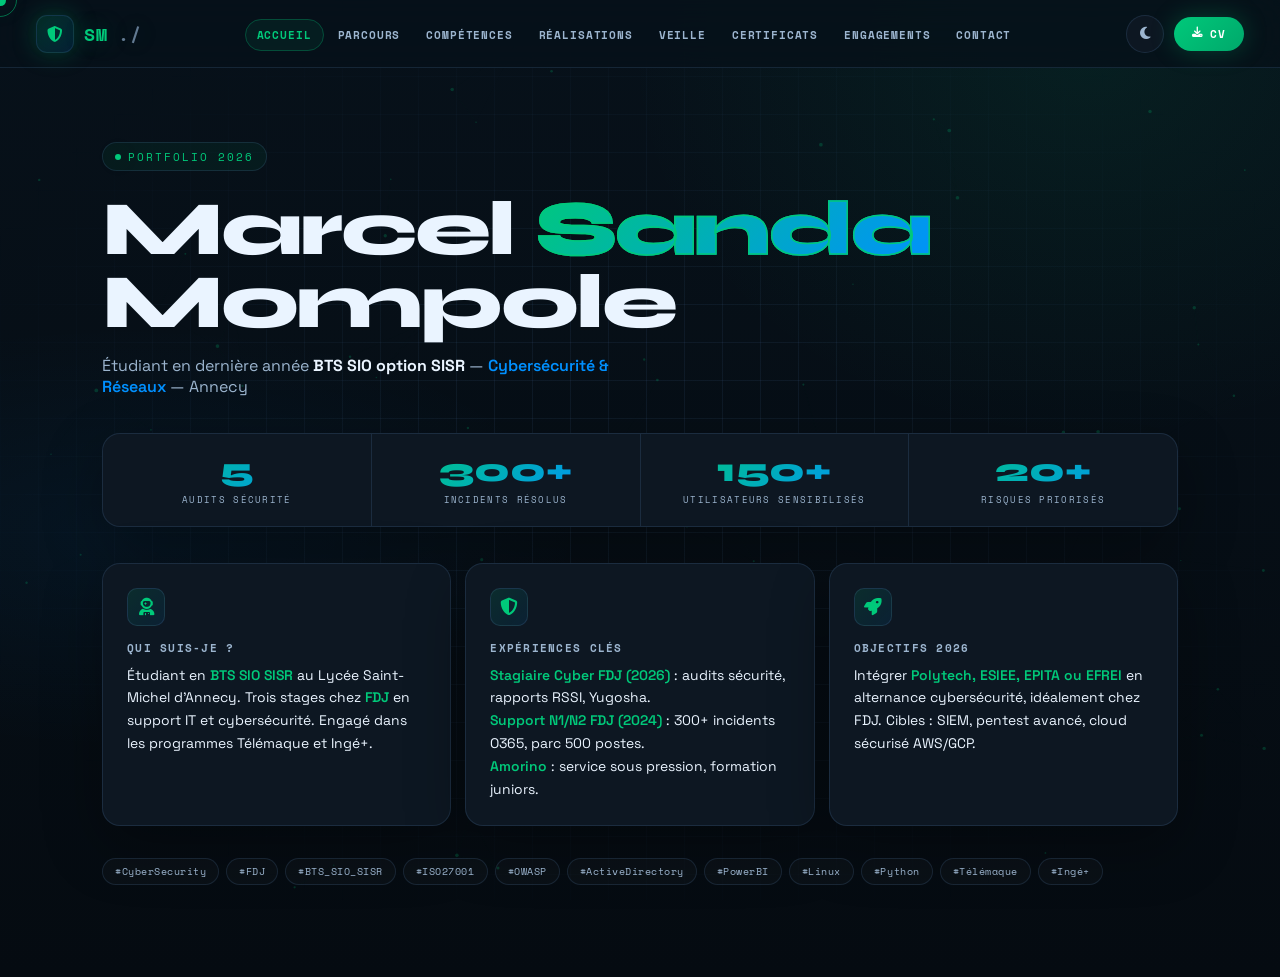
==== commit 641a206a: "Add R7 CTF section with competition details" ====
--- a/index.html
+++ b/index.html
@@ -500,51 +500,6 @@
       </div>
     </div></div>
   </div>
-
-  <!-- R7 CTF -->
-  <div class="real-card" onclick="toggleReal(this)">
-    <div class="real-header">
-      <div class="real-header-left">
-        <div class="real-num">07 / CTF · CYBERSÉCURITÉ</div>
-        <h3>PasseTonHack 2025 & 2026 — Compétition CTF (Capture The Flag)</h3>
-        <div class="real-header-meta">
-          <span class="real-chip">Pentest</span><span class="real-chip">Cryptographie</span><span class="real-chip">Forensics</span><span class="real-chip">Web Exploitation</span>
-        </div>
-      </div>
-      <div class="real-toggle"><i class="fas fa-plus"></i></div>
-    </div>
-    <div class="real-body"><div class="real-body-inner">
-      <div class="real-context">
-        <div class="real-context-label"><i class="fas fa-flag" style="margin-right:5px"></i>Contexte & Objectif</div>
-        <p>Participer à la compétition <strong>PasseTonHack</strong> (2025 & 2026) : défis techniques en sécurité informatique, cryptographie, exploitation web et investigation numérique dans un environnement compétitif.</p>
-      </div>
-      <div class="real-points-title"><i class="fas fa-code" style="margin-right:5px"></i>Détails techniques</div>
-      <div class="real-point"><div class="real-point-label">Exploitation web</div><p>Identification de failles : <strong>SQLi, XSS, IDOR</strong>, directory traversal. Utilisation de <strong>Burp Suite</strong> pour intercepter et manipuler les requêtes HTTP.</p></div>
-      <div class="real-point"><div class="real-point-label">Cryptographie</div><p>Cassage de hashs (MD5, SHA1), déchiffrement (Base64, ROT13, XOR), analyse de protocoles mal configurés (padding oracle, ECB mode).</p></div>
-      <div class="real-point"><div class="real-point-label">Forensics numérique</div><p>Captures réseau <strong>Wireshark</strong>, stéganographie, extraction de métadonnées, analyse de logs et dumps mémoire avec <strong>Volatility 3</strong>.</p></div>
-      <div class="real-tools">
-        <div class="real-tools-label"><i class="fas fa-wrench" style="margin-right:5px"></i>Technologies</div>
-        <div class="real-tools-wrap">
-          <span class="real-tool-tag">Burp Suite</span><span class="real-tool-tag">Wireshark</span><span class="real-tool-tag">Python</span><span class="real-tool-tag">John the Ripper</span><span class="real-tool-tag">CyberChef</span><span class="real-tool-tag">Ghidra</span>
-        </div>
-      </div>
-      <div class="real-results">
-        <div class="real-result-chip"><i class="fas fa-check-circle"></i>2 éditions (2025 & 2026)</div>
-        <div class="real-result-chip"><i class="fas fa-check-circle"></i>Multiples challenges résolus</div>
-        <div class="real-result-chip"><i class="fas fa-check-circle"></i>Travail en équipe renforcé</div>
-      </div>
-      <div class="real-dl-zone">
-        <div class="real-dl-label"><i class="fas fa-folder-open" style="margin-right:5px"></i>Documents téléchargeables</div>
-        <div class="real-dl-row">
-          <a href="fichiers/fiche_technique_ctf.pdf" class="btn-dl" download><i class="fas fa-file-pdf"></i> Fiche technique</a>
-          <a href="fichiers/writeup_ctf_2025.pdf" class="btn-dl" download><i class="fas fa-scroll"></i> Write-up 2025</a>
-          <a href="fichiers/writeup_ctf_2026.pdf" class="btn-dl" download><i class="fas fa-scroll"></i> Write-up 2026</a>
-        </div>
-      </div>
-    </div></div>
-  </div>
-</section>
-
   <div class="real-card" onclick="toggleReal(this)">
   <div class="real-header">
     <div class="real-header-left">
@@ -633,6 +588,51 @@
     </div>
   </div>
 </div>
+  <!-- R7 CTF -->
+  <div class="real-card" onclick="toggleReal(this)">
+    <div class="real-header">
+      <div class="real-header-left">
+        <div class="real-num">07 / CTF · CYBERSÉCURITÉ</div>
+        <h3>PasseTonHack 2025 & 2026 — Compétition CTF (Capture The Flag)</h3>
+        <div class="real-header-meta">
+          <span class="real-chip">Pentest</span><span class="real-chip">Cryptographie</span><span class="real-chip">Forensics</span><span class="real-chip">Web Exploitation</span>
+        </div>
+      </div>
+      <div class="real-toggle"><i class="fas fa-plus"></i></div>
+    </div>
+    <div class="real-body"><div class="real-body-inner">
+      <div class="real-context">
+        <div class="real-context-label"><i class="fas fa-flag" style="margin-right:5px"></i>Contexte & Objectif</div>
+        <p>Participer à la compétition <strong>PasseTonHack</strong> (2025 & 2026) : défis techniques en sécurité informatique, cryptographie, exploitation web et investigation numérique dans un environnement compétitif.</p>
+      </div>
+      <div class="real-points-title"><i class="fas fa-code" style="margin-right:5px"></i>Détails techniques</div>
+      <div class="real-point"><div class="real-point-label">Exploitation web</div><p>Identification de failles : <strong>SQLi, XSS, IDOR</strong>, directory traversal. Utilisation de <strong>Burp Suite</strong> pour intercepter et manipuler les requêtes HTTP.</p></div>
+      <div class="real-point"><div class="real-point-label">Cryptographie</div><p>Cassage de hashs (MD5, SHA1), déchiffrement (Base64, ROT13, XOR), analyse de protocoles mal configurés (padding oracle, ECB mode).</p></div>
+      <div class="real-point"><div class="real-point-label">Forensics numérique</div><p>Captures réseau <strong>Wireshark</strong>, stéganographie, extraction de métadonnées, analyse de logs et dumps mémoire avec <strong>Volatility 3</strong>.</p></div>
+      <div class="real-tools">
+        <div class="real-tools-label"><i class="fas fa-wrench" style="margin-right:5px"></i>Technologies</div>
+        <div class="real-tools-wrap">
+          <span class="real-tool-tag">Burp Suite</span><span class="real-tool-tag">Wireshark</span><span class="real-tool-tag">Python</span><span class="real-tool-tag">John the Ripper</span><span class="real-tool-tag">CyberChef</span><span class="real-tool-tag">Ghidra</span>
+        </div>
+      </div>
+      <div class="real-results">
+        <div class="real-result-chip"><i class="fas fa-check-circle"></i>2 éditions (2025 & 2026)</div>
+        <div class="real-result-chip"><i class="fas fa-check-circle"></i>Multiples challenges résolus</div>
+        <div class="real-result-chip"><i class="fas fa-check-circle"></i>Travail en équipe renforcé</div>
+      </div>
+      <div class="real-dl-zone">
+        <div class="real-dl-label"><i class="fas fa-folder-open" style="margin-right:5px"></i>Documents téléchargeables</div>
+        <div class="real-dl-row">
+          <a href="fichiers/fiche_technique_ctf.pdf" class="btn-dl" download><i class="fas fa-file-pdf"></i> Fiche technique</a>
+          <a href="fichiers/writeup_ctf_2025.pdf" class="btn-dl" download><i class="fas fa-scroll"></i> Write-up 2025</a>
+          <a href="fichiers/writeup_ctf_2026.pdf" class="btn-dl" download><i class="fas fa-scroll"></i> Write-up 2026</a>
+        </div>
+      </div>
+    </div></div>
+  </div>
+</section>
+
+
 <!-- ══ CERTIFICATS ══ -->
 <section id="certificats" class="section">
   <div class="section-title"><h2>// 08 · Certifications & Badges</h2></div>
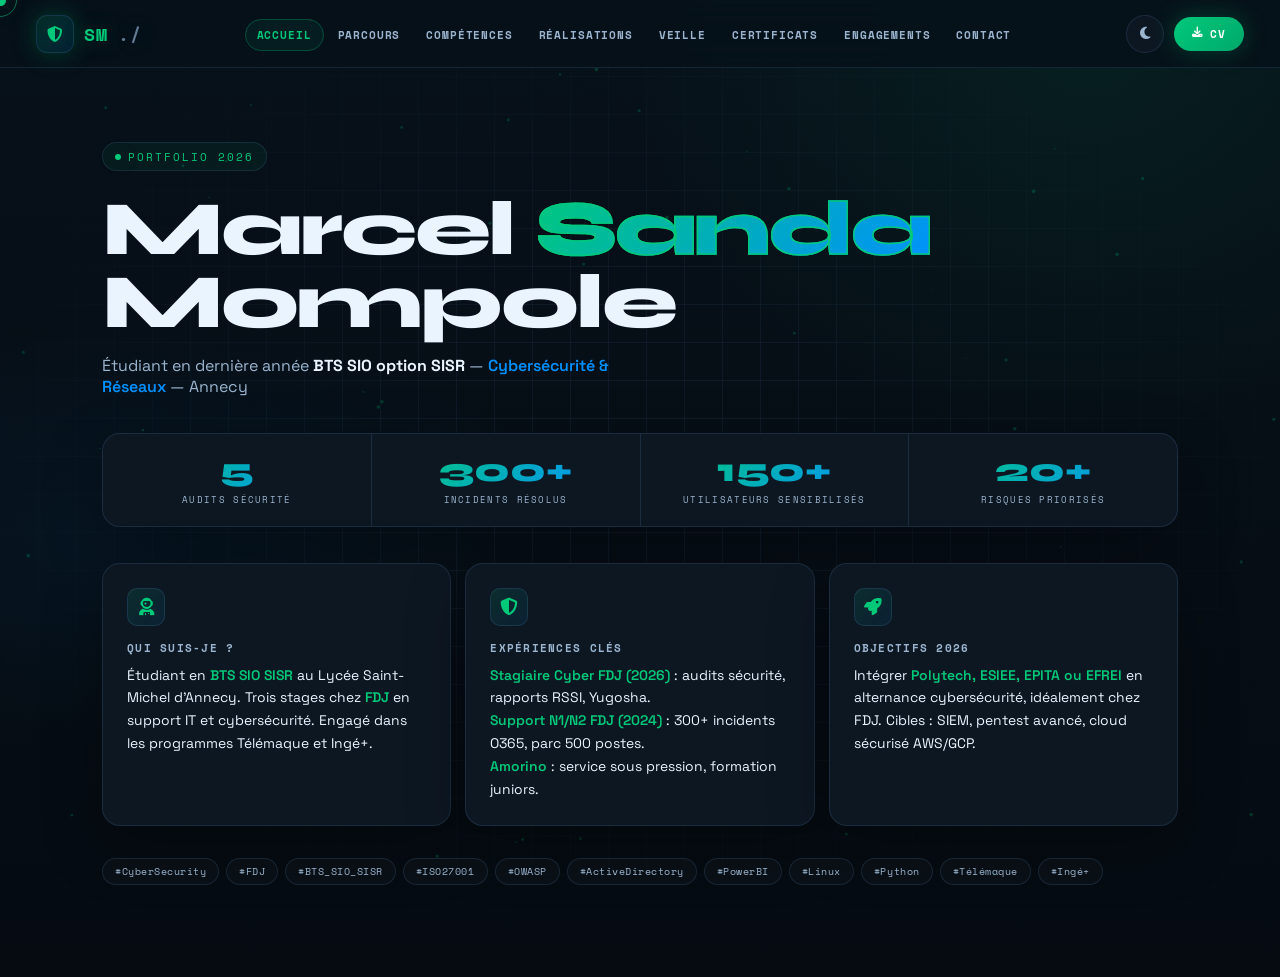
==== commit f042860d: "Remove multiple news items from newsData Removed several news items from the newsData array in index" ====
--- a/index.html
+++ b/index.html
@@ -1003,20 +1003,6 @@
 /* ── VEILLE ── */
 const newsData=[
   {severity:'critical',title:'Vulnérabilité critique routeurs Cisco',desc:'CVE-2025-XXXX (CVSS 9.8) : RCE sans authentification sur IOS XE. Patch urgent disponible.',source:'CERT-FR',url:'https://www.cert.ssi.gouv.fr/'},
-  {severity:'high',title:'Phishing massif Microsoft Office 365',desc:'Campagne de pages M365 falsifiées pour voler des identifiants d\'entreprise à grande échelle.',source:'Zataz',url:'https://www.zataz.com/'},
-  {severity:'info',title:'ISO 27001 — Gestion des risques Cloud',desc:'La révision 2022 intègre des contrôles spécifiques aux environnements Cloud hybrides et multi-fournisseurs.',source:'ANSSI',url:'https://www.ssi.gouv.fr/'},
-  {severity:'critical',title:'Zero-Day Windows Server exploité',desc:'Faille dans le spooler d\'impression permettant une élévation de privilèges SYSTEM. Aucun patch disponible.',source:'NVD/NIST',url:'https://nvd.nist.gov/'},
-  {severity:'high',title:'Nouveaux modules ransomware LockBit',desc:'Le CERT-FR alerte sur une variante ciblant les établissements hospitaliers et collectivités françaises.',source:'CERT-FR',url:'https://www.cert.ssi.gouv.fr/'},
-  {severity:'info',title:'IA & SIEM : ELK Stack & détection comportementale',desc:'Intégration de modèles ML dans ELK Stack pour la détection d\'anomalies réseau en temps réel.',source:'The Hacker News',url:'https://thehackernews.com/'},
-  {severity:'medium',title:'Sécurité conteneurs Docker — OWASP 2025',desc:'Nouvelles recommandations OWASP pour la sécurisation des images Docker et pipelines CI/CD.',source:'OWASP',url:'https://owasp.org/'},
-  {severity:'medium',title:'Hardening Linux — Guide ANSSI 2025',desc:'Configuration minimale recommandée pour les serveurs Linux exposés et les systèmes critiques.',source:'ANSSI',url:'https://www.ssi.gouv.fr/'},
-  {severity:'info',title:'Directive NIS2 — Transposition France',desc:'Nouvelles obligations pour entités essentielles et importantes : délai de notification à 24h.',source:'Cybermalveillance',url:'https://www.cybermalveillance.gouv.fr/'},
-  {severity:'medium',title:'Proxmox VE — Vulnérabilités isolation VM',desc:'Isolation insuffisante entre VMs. Mise à jour Proxmox VE 8.2.x recommandée en urgence.',source:'The Hacker News',url:'https://thehackernews.com/'},
-  {severity:'high',title:'DDoS amplifiés — Pics à 3,8 Tbps',desc:'Nouvelles attaques DDoS par réflexion DNS/NTP atteignant des records mondiaux.',source:'Zataz',url:'https://www.zataz.com/'},
-  {severity:'medium',title:'Forensics — Analyse dump mémoire Emotet',desc:'Retour d\'expérience analyse d\'un dump Windows infecté via Volatility 3 et YARA rules.',source:'CERT-FR',url:'https://www.cert.ssi.gouv.fr/'},
-  {severity:'info',title:'SecNumCloud — Hébergement souverain France',desc:'Mise à jour du référentiel ANSSI pour la qualification des hébergeurs cloud souverains (v3.2).',source:'ANSSI',url:'https://www.ssi.gouv.fr/'},
-  {severity:'high',title:'Cybersécurité industrielle SCADA/ICS',desc:'Augmentation des cyberattaques sur automates industriels. Segmentation OT/IT urgente recommandée.',source:'CERT-FR',url:'https://www.cert.ssi.gouv.fr/'},
-  {severity:'high',title:'MFA contourné — Attaques AiTM',desc:'Les attaques Adversary-in-The-Middle contournent le MFA classique. Passage au MFA résistant au phishing requis.',source:'The Hacker News',url:'https://thehackernews.com/'}
 ];
 const sevLabel={critical:'Critique',high:'Élevé',medium:'Modéré',info:'Info'};
 
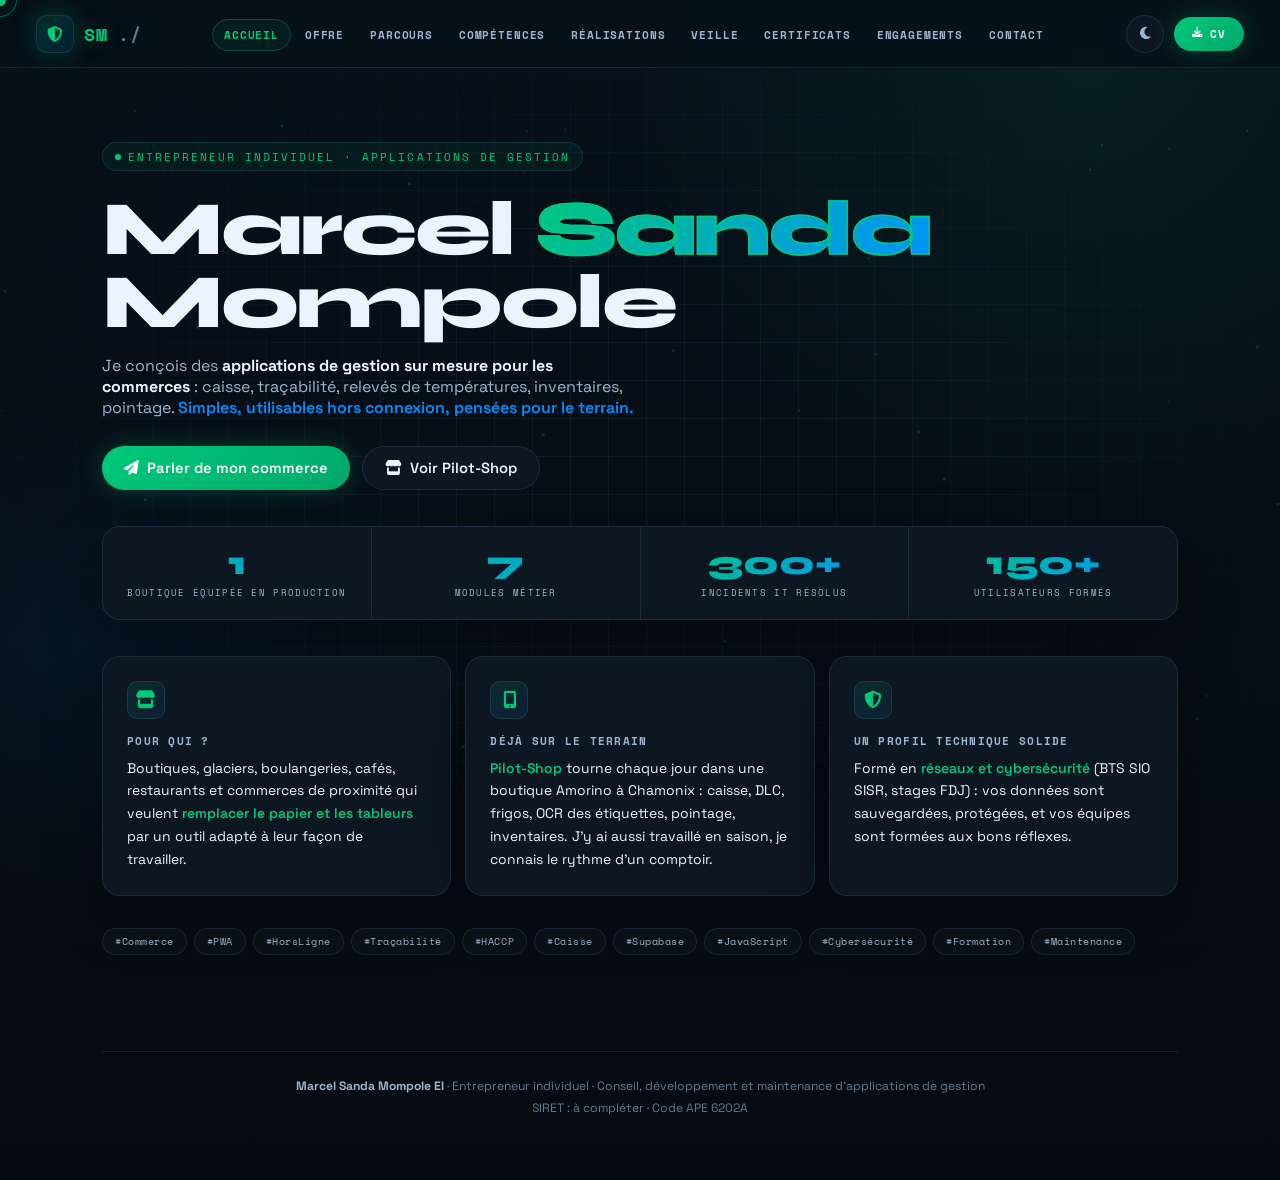
==== commit f5be1f51: "Repositionne le portfolio vers les commerces : offre, cas Pilot-Shop, contact et mentions Co-Authore" ====
--- a/index.html
+++ b/index.html
@@ -3,7 +3,8 @@
 <head>
 <meta charset="UTF-8">
 <meta name="viewport" content="width=device-width, initial-scale=1.0">
-<title>Marcel Sanda MOMPOLE | Cybersécurité & Réseaux</title>
+<title>Marcel Sanda Mompole | Applications de gestion pour commerces</title>
+<meta name="description" content="Développeur indépendant : applications de gestion sur mesure pour commerces (caisse, traçabilité, températures, inventaires), maintenance, formation et accompagnement numérique. Créateur de Pilot-Shop.">
 <link rel="preconnect" href="https://fonts.googleapis.com">
 <link href="https://fonts.googleapis.com/css2?family=Space+Mono:ital,wght@0,400;0,700;1,400&family=Syne:wght@400;600;700;800&family=Space+Grotesk:wght@300;400;500;600;700&display=swap" rel="stylesheet">
 <link rel="stylesheet" href="https://cdnjs.cloudflare.com/ajax/libs/font-awesome/6.5.0/css/all.min.css">
@@ -22,6 +23,7 @@
   </div>
   <ul class="nav-links" id="navLinks">
     <li><a href="#" onclick="show('accueil');closeMobile()"     data-section="accueil"     class="active-nav">Accueil</a></li>
+    <li><a href="#" onclick="show('offre');closeMobile()"       data-section="offre">Offre</a></li>
     <li><a href="#" onclick="show('parcours');closeMobile()"    data-section="parcours">Parcours</a></li>
     <li><a href="#" onclick="show('competences');closeMobile()" data-section="competences">Compétences</a></li>
     <li><a href="#" onclick="show('realisations');closeMobile()"data-section="realisations">Réalisations</a></li>
@@ -47,6 +49,7 @@
 <div class="mobile-drawer" id="mobileDrawer">
   <ul>
     <li><a href="#" onclick="show('accueil');closeMobile()"     data-section="accueil">Accueil</a></li>
+    <li><a href="#" onclick="show('offre');closeMobile()"       data-section="offre">Offre</a></li>
     <li><a href="#" onclick="show('parcours');closeMobile()"    data-section="parcours">Parcours</a></li>
     <li><a href="#" onclick="show('competences');closeMobile()" data-section="competences">Compétences</a></li>
     <li><a href="#" onclick="show('realisations');closeMobile()"data-section="realisations">Réalisations</a></li>
@@ -63,44 +66,93 @@
 <!-- ══ ACCUEIL ══ -->
 <section id="accueil" class="section active">
   <div class="hero">
-    <p class="hero-eyebrow">Portfolio 2026</p>
+    <p class="hero-eyebrow">Entrepreneur individuel · Applications de gestion</p>
     <h1>Marcel <span class="highlight">Sanda</span><br>Mompole</h1>
     <p class="hero-sub">
-      Étudiant en dernière année <strong>BTS SIO option SISR</strong> —
-      <span>Cybersécurité & Réseaux</span> — Annecy
+      Je conçois des <strong>applications de gestion sur mesure pour les commerces</strong> :
+      caisse, traçabilité, relevés de températures, inventaires, pointage.
+      <span>Simples, utilisables hors connexion, pensées pour le terrain.</span>
     </p>
 
+    <div class="hero-cta">
+      <a href="#" class="btn-primary" onclick="return show('contact')"><i class="fas fa-paper-plane"></i> Parler de mon commerce</a>
+      <a href="#" class="btn-ghost" onclick="openPilotShop();return false"><i class="fas fa-store"></i> Voir Pilot-Shop</a>
+    </div>
+
     <div class="stat-row">
-      <div class="stat"><div class="stat-num" data-target="5">0</div><div class="stat-label">Audits sécurité</div></div>
-      <div class="stat"><div class="stat-num" data-target="300">0</div><div class="stat-label">Incidents résolus</div></div>
-      <div class="stat"><div class="stat-num" data-target="150">0</div><div class="stat-label">Utilisateurs sensibilisés</div></div>
-      <div class="stat"><div class="stat-num" data-target="20">0</div><div class="stat-label">Risques priorisés</div></div>
+      <div class="stat"><div class="stat-num" data-target="1">0</div><div class="stat-label">Boutique équipée en production</div></div>
+      <div class="stat"><div class="stat-num" data-target="7">0</div><div class="stat-label">Modules métier</div></div>
+      <div class="stat"><div class="stat-num" data-target="300">0</div><div class="stat-label">Incidents IT résolus</div></div>
+      <div class="stat"><div class="stat-num" data-target="150">0</div><div class="stat-label">Utilisateurs formés</div></div>
     </div>
 
     <div class="hero-grid">
       <div class="hero-card">
-        <div class="hero-card-icon"><i class="fas fa-user-astronaut"></i></div>
-        <h3>Qui suis-je ?</h3>
-        <p>Étudiant en <strong>BTS SIO SISR</strong> au Lycée Saint-Michel d'Annecy. Trois stages chez <strong>FDJ</strong> en support IT et cybersécurité. Engagé dans les programmes Télémaque et Ingé+.</p>
+        <div class="hero-card-icon"><i class="fas fa-store"></i></div>
+        <h3>Pour qui ?</h3>
+        <p>Boutiques, glaciers, boulangeries, cafés, restaurants et commerces de proximité qui veulent <strong>remplacer le papier et les tableurs</strong> par un outil adapté à leur façon de travailler.</p>
+      </div>
+      <div class="hero-card">
+        <div class="hero-card-icon"><i class="fas fa-mobile-screen-button"></i></div>
+        <h3>Déjà sur le terrain</h3>
+        <p><strong>Pilot-Shop</strong> tourne chaque jour dans une boutique Amorino à Chamonix : caisse, DLC, frigos, OCR des étiquettes, pointage, inventaires. J'y ai aussi travaillé en saison, je connais le rythme d'un comptoir.</p>
       </div>
       <div class="hero-card">
         <div class="hero-card-icon"><i class="fas fa-shield-halved"></i></div>
-        <h3>Expériences clés</h3>
-        <p><strong>Stagiaire Cyber FDJ (2026)</strong> : audits sécurité, rapports RSSI, Yugosha.<br><strong>Support N1/N2 FDJ (2024)</strong> : 300+ incidents O365, parc 500 postes.<br><strong>Amorino</strong> : service sous pression, formation juniors.</p>
-      </div>
-      <div class="hero-card">
-        <div class="hero-card-icon"><i class="fas fa-rocket"></i></div>
-        <h3>Objectifs 2026</h3>
-        <p>Intégrer <strong>Polytech, ESIEE, EPITA ou EFREI</strong> en alternance cybersécurité, idéalement chez FDJ. Cibles : SIEM, pentest avancé, cloud sécurisé AWS/GCP.</p>
+        <h3>Un profil technique solide</h3>
+        <p>Formé en <strong>réseaux et cybersécurité</strong> (BTS SIO SISR, stages FDJ) : vos données sont sauvegardées, protégées, et vos équipes sont formées aux bons réflexes.</p>
       </div>
     </div>
 
     <div class="tags">
-      <span>#CyberSecurity</span><span>#FDJ</span><span>#BTS_SIO_SISR</span>
-      <span>#ISO27001</span><span>#OWASP</span><span>#ActiveDirectory</span>
-      <span>#PowerBI</span><span>#Linux</span><span>#Python</span>
-      <span>#Télémaque</span><span>#Ingé+</span>
-    </div>
+      <span>#Commerce</span><span>#PWA</span><span>#HorsLigne</span>
+      <span>#Traçabilité</span><span>#HACCP</span><span>#Caisse</span>
+      <span>#Supabase</span><span>#JavaScript</span><span>#Cybersécurité</span>
+      <span>#Formation</span><span>#Maintenance</span>
+    </div>
+  </div>
+</section>
+
+<!-- ══ OFFRE ══ -->
+<section id="offre" class="section">
+  <div class="section-title"><h2>// Offre · Pour les commerces</h2></div>
+  <div class="offer-grid">
+    <div class="offer-card">
+      <div class="skill-icon"><i class="fas fa-cash-register"></i></div>
+      <h4>Application de gestion sur mesure</h4>
+      <p>Un outil qui colle à votre boutique : caisse, traçabilité et DLC, relevés de températures, inventaires, pointage des équipes. Fonctionne sur tablette, téléphone ou ordinateur, <strong>même sans connexion</strong>.</p>
+    </div>
+    <div class="offer-card">
+      <div class="skill-icon"><i class="fas fa-screwdriver-wrench"></i></div>
+      <h4>Maintenance & évolutions</h4>
+      <p>Hébergement, sauvegardes, corrections et nouvelles fonctionnalités au fil de la saison. <strong>Un interlocuteur unique</strong> qui connaît votre application.</p>
+    </div>
+    <div class="offer-card">
+      <div class="skill-icon"><i class="fas fa-chalkboard-user"></i></div>
+      <h4>Formation des équipes</h4>
+      <p>Prise en main de l'outil par vos vendeurs et responsables, sur place ou à distance, avec des supports simples. Sensibilisation aux arnaques (phishing, faux fournisseurs).</p>
+    </div>
+    <div class="offer-card">
+      <div class="skill-icon"><i class="fas fa-laptop-code"></i></div>
+      <h4>Accompagnement numérique</h4>
+      <p>Choix du matériel, mise en place du Wi-Fi et des comptes, sécurisation des postes, conseils pour passer du papier au numérique <strong>sans perturber le service</strong>.</p>
+    </div>
+  </div>
+
+  <div class="section-title" style="margin-top:52px"><h2>// Comment ça se passe</h2></div>
+  <div class="steps">
+    <div class="step"><div class="step-num">1</div><h4>On échange</h4><p>Un appel ou un passage en boutique pour comprendre vos besoins et vos contraintes.</p></div>
+    <div class="step"><div class="step-num">2</div><h4>Je vous propose</h4><p>Une proposition claire : fonctionnalités, délai et prix, sans jargon.</p></div>
+    <div class="step"><div class="step-num">3</div><h4>Je livre et je forme</h4><p>Installation sur vos appareils, formation de l'équipe, ajustements après les premiers jours.</p></div>
+    <div class="step"><div class="step-num">4</div><h4>Je reste disponible</h4><p>Maintenance et évolutions pour que l'outil suive votre activité.</p></div>
+  </div>
+
+  <div class="cta-band">
+    <div>
+      <h3>Vous avez un commerce et trop de papier ?</h3>
+      <p>Premier échange gratuit et sans engagement.</p>
+    </div>
+    <a href="#" class="btn-primary" onclick="return show('contact')"><i class="fas fa-paper-plane"></i> Me contacter</a>
   </div>
 </section>
 
@@ -241,6 +293,49 @@
 <section id="realisations" class="section">
   <div class="section-title"><h2>// 04 · Réalisations</h2></div>
 
+  <!-- R0 Pilot-Shop -->
+  <div class="real-card real-card-featured" id="pilotShopCard" onclick="toggleReal(this)">
+    <div class="real-header">
+      <div class="real-header-left">
+        <div class="real-num">★ PROJET PHARE · EN PRODUCTION</div>
+        <h3>Pilot-Shop — Application de gestion pour une boutique Amorino (Chamonix)</h3>
+        <div class="real-header-meta">
+          <span class="real-chip">PWA</span><span class="real-chip">JavaScript</span><span class="real-chip">Hors ligne</span><span class="real-chip">Supabase</span><span class="real-chip">OCR</span>
+        </div>
+      </div>
+      <div class="real-toggle"><i class="fas fa-plus"></i></div>
+    </div>
+    <div class="real-body"><div class="real-body-inner">
+      <div class="real-context">
+        <div class="real-context-label"><i class="fas fa-flag" style="margin-right:5px"></i>Le besoin</div>
+        <p>Une boutique à forte affluence en station gérait ses registres sur papier : traçabilité des produits, températures des frigos, présence des équipes. Objectif : <strong>tout centraliser dans une application simple</strong>, utilisable par des saisonniers dès le premier jour, et qui fonctionne <strong>même quand le réseau tombe</strong>.</p>
+      </div>
+      <div class="real-points-title"><i class="fas fa-list-check" style="margin-right:5px"></i>Ce que fait l'application</div>
+      <div class="real-point"><div class="real-point-label">Caisse</div><p>Suivi des ventes et de la caisse du point de vente.</p></div>
+      <div class="real-point"><div class="real-point-label">Traçabilité & DLC</div><p>Enregistrement des produits et de leurs dates limites, avec <strong>lecture des étiquettes par OCR</strong> depuis l'appareil photo pour éviter la saisie manuelle.</p></div>
+      <div class="real-point"><div class="real-point-label">Températures</div><p>Relevés des frigos et vitrines, historique consultable en cas de contrôle.</p></div>
+      <div class="real-point"><div class="real-point-label">Équipe & stock</div><p><strong>Pointage</strong> des employés et <strong>inventaires</strong> guidés.</p></div>
+      <div class="real-point"><div class="real-point-label">Hors ligne</div><p>Application installable (PWA) : les données sont stockées sur l'appareil (IndexedDB) puis <strong>synchronisées automatiquement</strong> avec la base Supabase au retour du réseau.</p></div>
+      <div class="real-tools">
+        <div class="real-tools-label"><i class="fas fa-wrench" style="margin-right:5px"></i>Technologies</div>
+        <div class="real-tools-wrap">
+          <span class="real-tool-tag">HTML / CSS / JavaScript</span><span class="real-tool-tag">PWA · Service Worker</span><span class="real-tool-tag">IndexedDB</span><span class="real-tool-tag">Supabase (REST)</span><span class="real-tool-tag">OCR</span>
+        </div>
+      </div>
+      <div class="real-results">
+        <div class="real-result-chip"><i class="fas fa-check-circle"></i>Utilisée au quotidien en boutique</div>
+        <div class="real-result-chip"><i class="fas fa-check-circle"></i>Registres papier remplacés</div>
+        <div class="real-result-chip"><i class="fas fa-check-circle"></i>Fonctionne sans réseau</div>
+      </div>
+      <div class="real-dl-zone">
+        <div class="real-dl-label"><i class="fas fa-comments" style="margin-right:5px"></i>Le même outil pour votre commerce ?</div>
+        <div class="real-dl-row">
+          <a href="#" class="btn-dl" onclick="event.stopPropagation();return show('contact')"><i class="fas fa-paper-plane"></i> Demander une démo</a>
+        </div>
+      </div>
+    </div></div>
+  </div>
+
   <!-- R1 -->
   <div class="real-card" onclick="toggleReal(this)">
     <div class="real-header">
@@ -503,7 +598,7 @@
   <div class="real-card" onclick="toggleReal(this)">
   <div class="real-header">
     <div class="real-header-left">
-      <div class="real-num">03 / INFRA · DÉPLOIEMENT</div>
+      <div class="real-num">07 / INFRA · DÉPLOIEMENT</div>
       <h3>Industrialisation du poste de travail & Gestion de parc — Environnement FDJ</h3>
       <div class="real-header-meta">
         <span class="real-chip">SCCM / MECM</span>
@@ -592,7 +687,7 @@
   <div class="real-card" onclick="toggleReal(this)">
     <div class="real-header">
       <div class="real-header-left">
-        <div class="real-num">07 / CTF · CYBERSÉCURITÉ</div>
+        <div class="real-num">08 / CTF · CYBERSÉCURITÉ</div>
         <h3>PasseTonHack 2025 & 2026 — Compétition CTF (Capture The Flag)</h3>
         <div class="real-header-meta">
           <span class="real-chip">Pentest</span><span class="real-chip">Cryptographie</span><span class="real-chip">Forensics</span><span class="real-chip">Web Exploitation</span>
@@ -863,10 +958,14 @@
 <!-- ══ CONTACT ══ -->
 <section id="contact" class="section">
   <div class="section-title"><h2>// 07 · Contact</h2></div>
+  <div class="contact-intro">
+    <h3>Parlons de votre commerce</h3>
+    <p>Décrivez-moi votre activité et ce qui vous fait perdre du temps aujourd'hui. Je vous réponds sous 48 h avec une première proposition. Le premier échange est gratuit.</p>
+  </div>
   <div class="contact-grid">
-    <a href="/cdn-cgi/l/email-protection#0c616d7e6f696069226163627c6360694c6b616d6560226f6361" class="contact-item">
+    <a href="mailto:contact@sandamompole.fr?subject=Projet%20pour%20mon%20commerce" class="contact-item">
       <div class="contact-icon"><i class="fas fa-envelope"></i></div>
-      <div><div class="contact-label">Email</div><div class="contact-value"><span class="__cf_email__" data-cfemail="55363a3b213436211526343b3134383a38253a39307b3327">[email&#160;protected]</span></div></div>
+      <div><div class="contact-label">Email</div><div class="contact-value">contact@sandamompole.fr</div></div>
     </a>
     <a href="tel:+33605699532" class="contact-item">
       <div class="contact-icon"><i class="fas fa-phone"></i></div>
@@ -883,8 +982,8 @@
     <div class="contact-item" style="cursor:default">
       <div class="contact-icon"><i class="fas fa-map-marker-alt"></i></div>
       <div>
-        <div class="contact-label">Régions</div>
-        <div class="contact-value"><strong>Auvergne-Rhône-Alpes</strong> (Annecy/Lyon) · <strong>Île-de-France</strong> (Paris)</div>
+        <div class="contact-label">Interventions</div>
+        <div class="contact-value"><strong>Île-de-France</strong> · <strong>Haute-Savoie</strong> (Annecy, Chamonix) · à distance partout en France</div>
       </div>
     </div>
     <a href="Sanda Mompole Marcel.pdf" class="contact-item" download>
@@ -894,9 +993,15 @@
   </div>
 </section>
 
+<footer class="site-footer">
+  <p><strong>Marcel Sanda Mompole EI</strong> · Entrepreneur individuel · Conseil, développement et maintenance d'applications de gestion</p>
+  <!-- TODO : renseigner le numéro SIRET avant publication -->
+  <p>SIRET : <span id="siret">à compléter</span> · Code APE 6202A</p>
+</footer>
+
 </div><!-- /container -->
 
-<script data-cfasync="false" src="/cdn-cgi/scripts/5c5dd728/cloudflare-static/email-decode.min.js"></script><script>
+<script>
 /* ── CURSOR ── */
 const cur=document.getElementById('cursor'),ring=document.getElementById('cursor-ring');
 let mx=0,my=0,rx=0,ry=0;
@@ -978,7 +1083,7 @@
 
 /* ── REVEAL ── */
 function revealAll(){
-  document.querySelectorAll('.timeline-item,.exp-card,.skill-cat,.real-card,.eng-card,.contact-item,.news-card,.cert-card').forEach((el,i)=>{
+  document.querySelectorAll('.timeline-item,.exp-card,.skill-cat,.real-card,.eng-card,.contact-item,.offer-card,.step,.news-card,.cert-card').forEach((el,i)=>{
     setTimeout(()=>el.classList.add('visible'),i*40);
   });
 }
@@ -998,6 +1103,13 @@
   const isOpen=card.classList.contains('open');
   document.querySelectorAll('.real-card.open').forEach(c=>{c.classList.remove('open');c.querySelector('.real-body').style.maxHeight='0';});
   if(!isOpen){card.classList.add('open');body.style.maxHeight=body.scrollHeight+'px';}
+}
+
+/* ── PILOT-SHOP ── */
+function openPilotShop(){
+  show('realisations');
+  const card=document.getElementById('pilotShopCard');
+  if(!card.classList.contains('open'))toggleReal(card);
 }
 
 /* ── VEILLE ── */
--- a/style.css
+++ b/style.css
@@ -790,3 +790,73 @@
   .cert-grid { grid-template-columns: 1fr; }
   .cert-stats { grid-template-columns: 1fr 1fr; }
 }
+
+/* ══════════════════════════════════════════════════════
+   OFFRE COMMERCES — CTA, offre, étapes, cas Pilot-Shop, footer
+══════════════════════════════════════════════════════ */
+.hero-cta {
+  display: flex; flex-wrap: wrap; gap: 12px; margin: -8px 0 8px;
+  opacity: 0; animation: fadeInUp 0.5s 0.3s var(--ease) both;
+}
+.btn-primary, .btn-ghost {
+  display: inline-flex; align-items: center; gap: 8px;
+  padding: 12px 22px; border-radius: 999px; text-decoration: none;
+  font-family: var(--font-body); font-weight: 600; font-size: 0.92rem;
+  transition: all 0.22s var(--ease);
+}
+.btn-primary {
+  background: linear-gradient(135deg, var(--accent), #00a86b); color: #fff;
+  box-shadow: var(--glow);
+}
+.btn-primary:hover { transform: translateY(-1px); box-shadow: 0 6px 28px rgba(0,201,122,0.38); }
+.btn-ghost {
+  border: 1px solid var(--border); color: var(--text); background: var(--surface);
+}
+.btn-ghost:hover { border-color: var(--accent); color: var(--accent); }
+
+.offer-grid { display: grid; grid-template-columns: repeat(2,1fr); gap: 14px; }
+.offer-card, .step {
+  background: var(--surface); border: 1px solid var(--border);
+  border-radius: var(--radius-lg); padding: 24px; box-shadow: var(--shadow);
+  opacity: 0; transform: translateY(14px); transition: all 0.3s var(--ease);
+}
+.offer-card.visible, .step.visible { opacity: 1; transform: translateY(0); }
+.offer-card:hover, .step:hover { border-color: rgba(0,201,122,0.3); }
+.offer-card h4, .step h4 { font-size: 0.98rem; font-weight: 700; margin: 12px 0 8px; }
+.offer-card p, .step p { font-size: 0.86rem; line-height: 1.65; color: var(--text-muted); }
+.offer-card strong { color: var(--text); }
+
+.steps { display: grid; grid-template-columns: repeat(4,1fr); gap: 14px; }
+.step-num {
+  width: 34px; height: 34px; border-radius: 50%;
+  display: flex; align-items: center; justify-content: center;
+  font-family: var(--font-display); font-weight: 800; color: #fff;
+  background: linear-gradient(135deg, var(--accent), var(--accent2));
+}
+
+.cta-band {
+  margin-top: 40px; padding: 28px 32px; border-radius: var(--radius-lg);
+  border: 1px solid rgba(0,201,122,0.3);
+  background: linear-gradient(135deg, rgba(0,201,122,0.1), rgba(0,144,255,0.08));
+  display: flex; align-items: center; justify-content: space-between; gap: 20px; flex-wrap: wrap;
+}
+.cta-band h3 { font-family: var(--font-display); font-size: 1.3rem; margin-bottom: 4px; }
+.cta-band p { color: var(--text-muted); font-size: 0.9rem; }
+
+.real-card-featured { border-color: rgba(0,201,122,0.35); }
+.real-card-featured .real-num { color: var(--accent); }
+
+.contact-intro { margin-bottom: 24px; max-width: 62ch; }
+.contact-intro h3 { font-family: var(--font-display); font-size: 1.6rem; margin-bottom: 8px; }
+.contact-intro p { color: var(--text-muted); line-height: 1.65; }
+
+.site-footer {
+  margin-top: 64px; padding-top: 24px; border-top: 1px solid var(--border);
+  font-size: 0.76rem; color: var(--text-faint); line-height: 1.8; text-align: center;
+}
+.site-footer strong { color: var(--text-muted); }
+
+@media (max-width: 900px) {
+  .offer-grid, .steps { grid-template-columns: 1fr; }
+  .cta-band { padding: 22px; }
+}
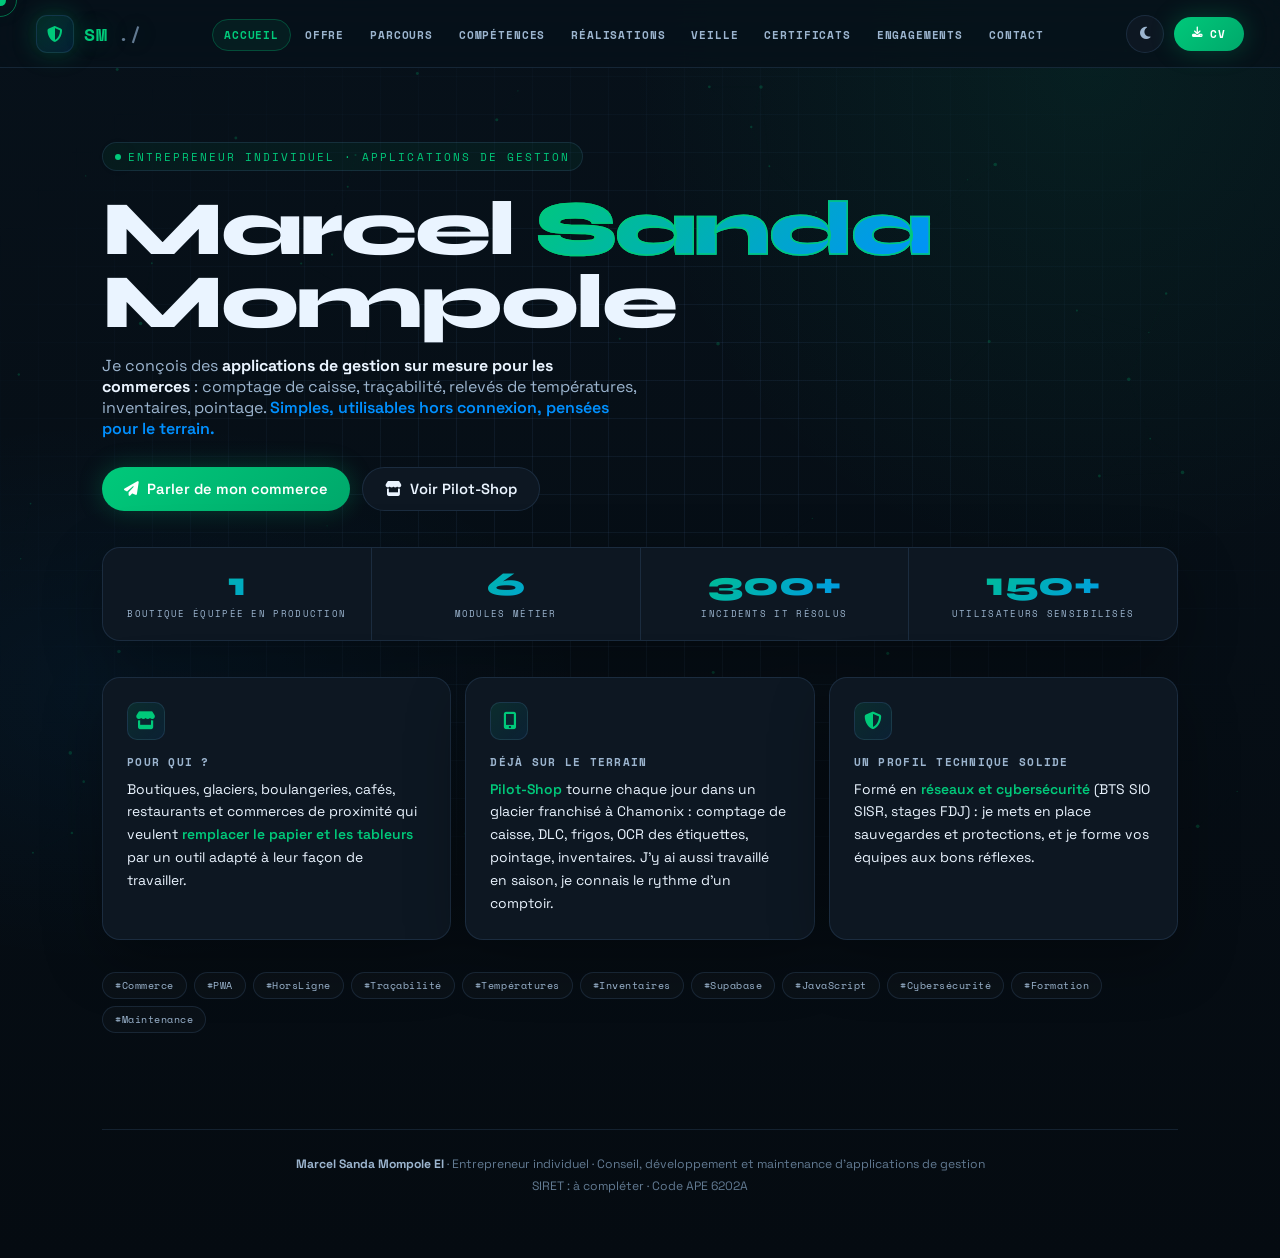
==== commit c506a5a1: "Corrige les points de la relecture : wording caisse, franchise anonymisée, promesses, menu 900-1100 " ====
--- a/index.html
+++ b/index.html
@@ -4,7 +4,7 @@
 <meta charset="UTF-8">
 <meta name="viewport" content="width=device-width, initial-scale=1.0">
 <title>Marcel Sanda Mompole | Applications de gestion pour commerces</title>
-<meta name="description" content="Développeur indépendant : applications de gestion sur mesure pour commerces (caisse, traçabilité, températures, inventaires), maintenance, formation et accompagnement numérique. Créateur de Pilot-Shop.">
+<meta name="description" content="Développeur indépendant : applications de gestion sur mesure pour commerces (comptage de caisse, traçabilité, températures, inventaires), maintenance, formation et accompagnement numérique. Créateur de Pilot-Shop.">
 <link rel="preconnect" href="https://fonts.googleapis.com">
 <link href="https://fonts.googleapis.com/css2?family=Space+Mono:ital,wght@0,400;0,700;1,400&family=Syne:wght@400;600;700;800&family=Space+Grotesk:wght@300;400;500;600;700&display=swap" rel="stylesheet">
 <link rel="stylesheet" href="https://cdnjs.cloudflare.com/ajax/libs/font-awesome/6.5.0/css/all.min.css">
@@ -70,7 +70,7 @@
     <h1>Marcel <span class="highlight">Sanda</span><br>Mompole</h1>
     <p class="hero-sub">
       Je conçois des <strong>applications de gestion sur mesure pour les commerces</strong> :
-      caisse, traçabilité, relevés de températures, inventaires, pointage.
+      comptage de caisse, traçabilité, relevés de températures, inventaires, pointage.
       <span>Simples, utilisables hors connexion, pensées pour le terrain.</span>
     </p>
 
@@ -81,9 +81,9 @@
 
     <div class="stat-row">
       <div class="stat"><div class="stat-num" data-target="1">0</div><div class="stat-label">Boutique équipée en production</div></div>
-      <div class="stat"><div class="stat-num" data-target="7">0</div><div class="stat-label">Modules métier</div></div>
+      <div class="stat"><div class="stat-num" data-target="6">0</div><div class="stat-label">Modules métier</div></div>
       <div class="stat"><div class="stat-num" data-target="300">0</div><div class="stat-label">Incidents IT résolus</div></div>
-      <div class="stat"><div class="stat-num" data-target="150">0</div><div class="stat-label">Utilisateurs formés</div></div>
+      <div class="stat"><div class="stat-num" data-target="150">0</div><div class="stat-label">Utilisateurs sensibilisés</div></div>
     </div>
 
     <div class="hero-grid">
@@ -95,18 +95,18 @@
       <div class="hero-card">
         <div class="hero-card-icon"><i class="fas fa-mobile-screen-button"></i></div>
         <h3>Déjà sur le terrain</h3>
-        <p><strong>Pilot-Shop</strong> tourne chaque jour dans une boutique Amorino à Chamonix : caisse, DLC, frigos, OCR des étiquettes, pointage, inventaires. J'y ai aussi travaillé en saison, je connais le rythme d'un comptoir.</p>
+        <p><strong>Pilot-Shop</strong> tourne chaque jour dans un glacier franchisé à Chamonix : comptage de caisse, DLC, frigos, OCR des étiquettes, pointage, inventaires. J'y ai aussi travaillé en saison, je connais le rythme d'un comptoir.</p>
       </div>
       <div class="hero-card">
         <div class="hero-card-icon"><i class="fas fa-shield-halved"></i></div>
         <h3>Un profil technique solide</h3>
-        <p>Formé en <strong>réseaux et cybersécurité</strong> (BTS SIO SISR, stages FDJ) : vos données sont sauvegardées, protégées, et vos équipes sont formées aux bons réflexes.</p>
+        <p>Formé en <strong>réseaux et cybersécurité</strong> (BTS SIO SISR, stages FDJ) : je mets en place sauvegardes et protections, et je forme vos équipes aux bons réflexes.</p>
       </div>
     </div>
 
     <div class="tags">
       <span>#Commerce</span><span>#PWA</span><span>#HorsLigne</span>
-      <span>#Traçabilité</span><span>#HACCP</span><span>#Caisse</span>
+      <span>#Traçabilité</span><span>#Températures</span><span>#Inventaires</span>
       <span>#Supabase</span><span>#JavaScript</span><span>#Cybersécurité</span>
       <span>#Formation</span><span>#Maintenance</span>
     </div>
@@ -120,7 +120,7 @@
     <div class="offer-card">
       <div class="skill-icon"><i class="fas fa-cash-register"></i></div>
       <h4>Application de gestion sur mesure</h4>
-      <p>Un outil qui colle à votre boutique : caisse, traçabilité et DLC, relevés de températures, inventaires, pointage des équipes. Fonctionne sur tablette, téléphone ou ordinateur, <strong>même sans connexion</strong>.</p>
+      <p>Un outil qui colle à votre boutique : comptage de caisse, traçabilité et DLC, relevés de températures, inventaires, pointage des équipes. Fonctionne sur tablette, téléphone ou ordinateur, <strong>même sans connexion</strong>.</p>
     </div>
     <div class="offer-card">
       <div class="skill-icon"><i class="fas fa-screwdriver-wrench"></i></div>
@@ -298,7 +298,7 @@
     <div class="real-header">
       <div class="real-header-left">
         <div class="real-num">★ PROJET PHARE · EN PRODUCTION</div>
-        <h3>Pilot-Shop — Application de gestion pour une boutique Amorino (Chamonix)</h3>
+        <h3>Pilot-Shop — Application de gestion pour un glacier franchisé (Chamonix)</h3>
         <div class="real-header-meta">
           <span class="real-chip">PWA</span><span class="real-chip">JavaScript</span><span class="real-chip">Hors ligne</span><span class="real-chip">Supabase</span><span class="real-chip">OCR</span>
         </div>
@@ -311,9 +311,9 @@
         <p>Une boutique à forte affluence en station gérait ses registres sur papier : traçabilité des produits, températures des frigos, présence des équipes. Objectif : <strong>tout centraliser dans une application simple</strong>, utilisable par des saisonniers dès le premier jour, et qui fonctionne <strong>même quand le réseau tombe</strong>.</p>
       </div>
       <div class="real-points-title"><i class="fas fa-list-check" style="margin-right:5px"></i>Ce que fait l'application</div>
-      <div class="real-point"><div class="real-point-label">Caisse</div><p>Suivi des ventes et de la caisse du point de vente.</p></div>
+      <div class="real-point"><div class="real-point-label">Caisse</div><p>Comptage de caisse et clôture de journée (hors encaissement).</p></div>
       <div class="real-point"><div class="real-point-label">Traçabilité & DLC</div><p>Enregistrement des produits et de leurs dates limites, avec <strong>lecture des étiquettes par OCR</strong> depuis l'appareil photo pour éviter la saisie manuelle.</p></div>
-      <div class="real-point"><div class="real-point-label">Températures</div><p>Relevés des frigos et vitrines, historique consultable en cas de contrôle.</p></div>
+      <div class="real-point"><div class="real-point-label">Températures</div><p>Relevés des frigos et vitrines, pour tenir vos registres à jour et les retrouver facilement.</p></div>
       <div class="real-point"><div class="real-point-label">Équipe & stock</div><p><strong>Pointage</strong> des employés et <strong>inventaires</strong> guidés.</p></div>
       <div class="real-point"><div class="real-point-label">Hors ligne</div><p>Application installable (PWA) : les données sont stockées sur l'appareil (IndexedDB) puis <strong>synchronisées automatiquement</strong> avec la base Supabase au retour du réseau.</p></div>
       <div class="real-tools">
@@ -960,7 +960,7 @@
   <div class="section-title"><h2>// 07 · Contact</h2></div>
   <div class="contact-intro">
     <h3>Parlons de votre commerce</h3>
-    <p>Décrivez-moi votre activité et ce qui vous fait perdre du temps aujourd'hui. Je vous réponds sous 48 h avec une première proposition. Le premier échange est gratuit.</p>
+    <p>Décrivez-moi votre activité et ce qui vous fait perdre du temps aujourd'hui. Je vous recontacte sous 48 h. Le premier échange est gratuit.</p>
   </div>
   <div class="contact-grid">
     <a href="mailto:contact@sandamompole.fr?subject=Projet%20pour%20mon%20commerce" class="contact-item">
@@ -996,7 +996,7 @@
 <footer class="site-footer">
   <p><strong>Marcel Sanda Mompole EI</strong> · Entrepreneur individuel · Conseil, développement et maintenance d'applications de gestion</p>
   <!-- TODO : renseigner le numéro SIRET avant publication -->
-  <p>SIRET : <span id="siret">à compléter</span> · Code APE 6202A</p>
+  <p>SIRET : à compléter · Code APE 6202A</p>
 </footer>
 
 </div><!-- /container -->
--- a/style.css
+++ b/style.css
@@ -860,3 +860,12 @@
   .offer-grid, .steps { grid-template-columns: 1fr; }
   .cta-band { padding: 22px; }
 }
+
+/* Le menu complet ne tient plus sous ~1100 px : bascule plus tôt sur le hamburger */
+@media (max-width: 1100px) {
+  .nav-links { display: none; }
+  .hamburger { display: flex; }
+}
+@media (prefers-reduced-motion: reduce) {
+  .hero-cta, .offer-card, .step { animation: none; opacity: 1; transform: none; transition: none; }
+}
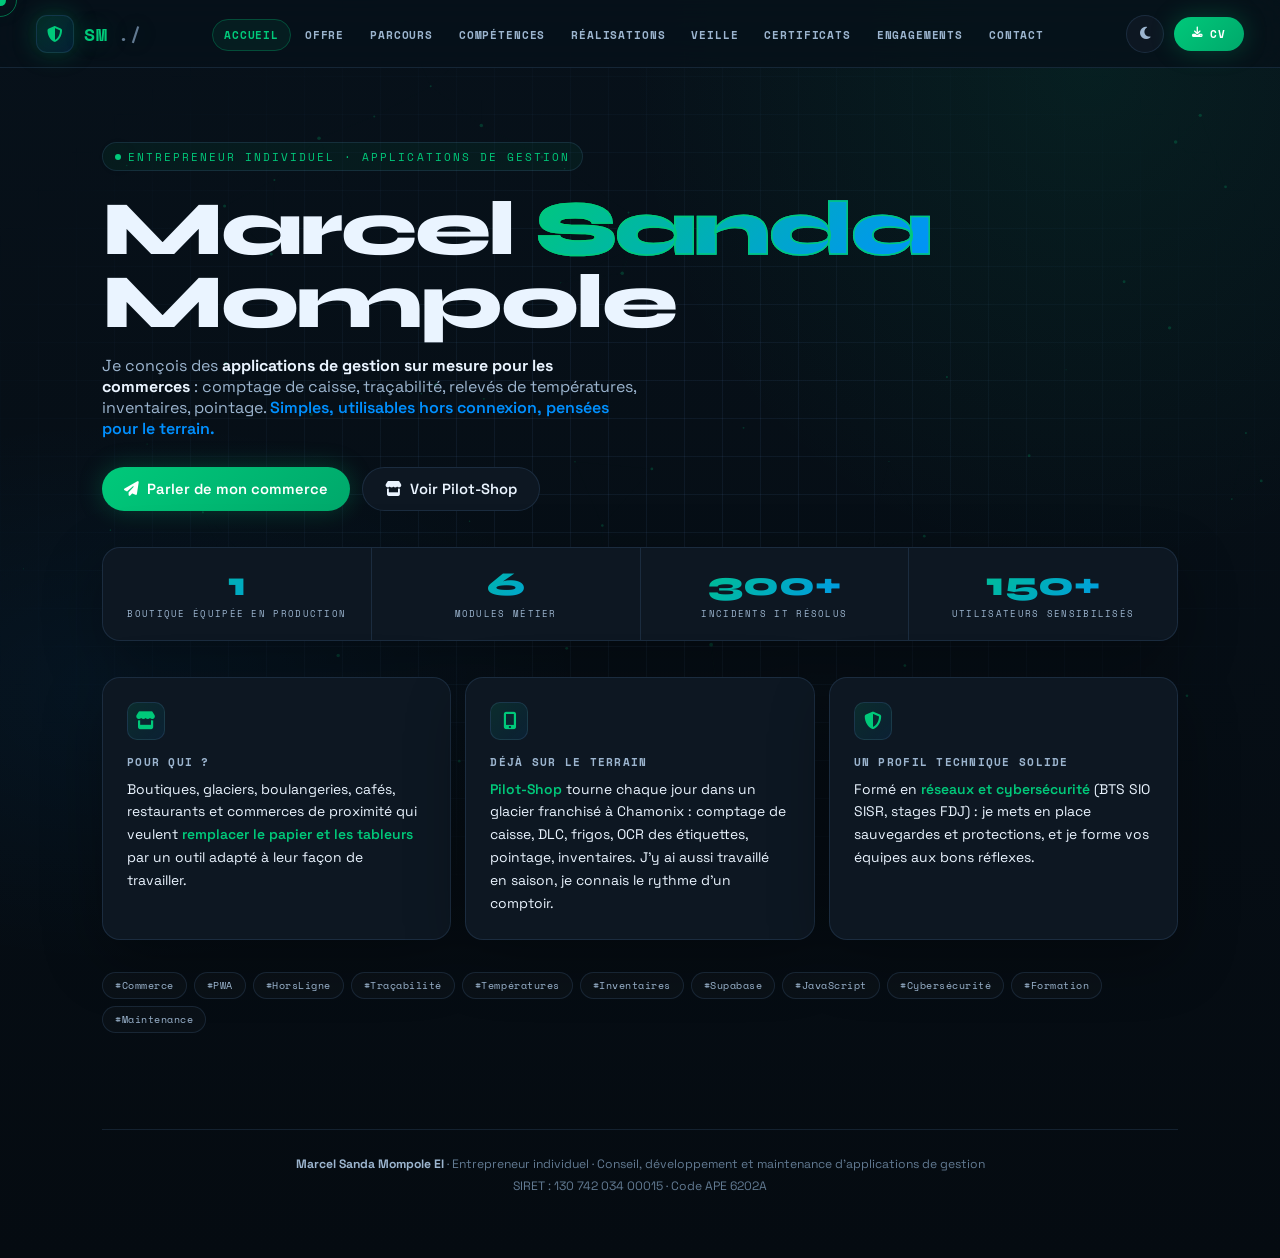
==== commit 1ea15bf3: "Ajoute le SIRET dans les mentions du pied de page Co-Authored-By: Claude Opus 5.5 (1M context) <nore" ====
--- a/index.html
+++ b/index.html
@@ -995,8 +995,7 @@
 
 <footer class="site-footer">
   <p><strong>Marcel Sanda Mompole EI</strong> · Entrepreneur individuel · Conseil, développement et maintenance d'applications de gestion</p>
-  <!-- TODO : renseigner le numéro SIRET avant publication -->
-  <p>SIRET : à compléter · Code APE 6202A</p>
+  <p>SIRET : 130 742 034 00015 · Code APE 6202A</p>
 </footer>
 
 </div><!-- /container -->
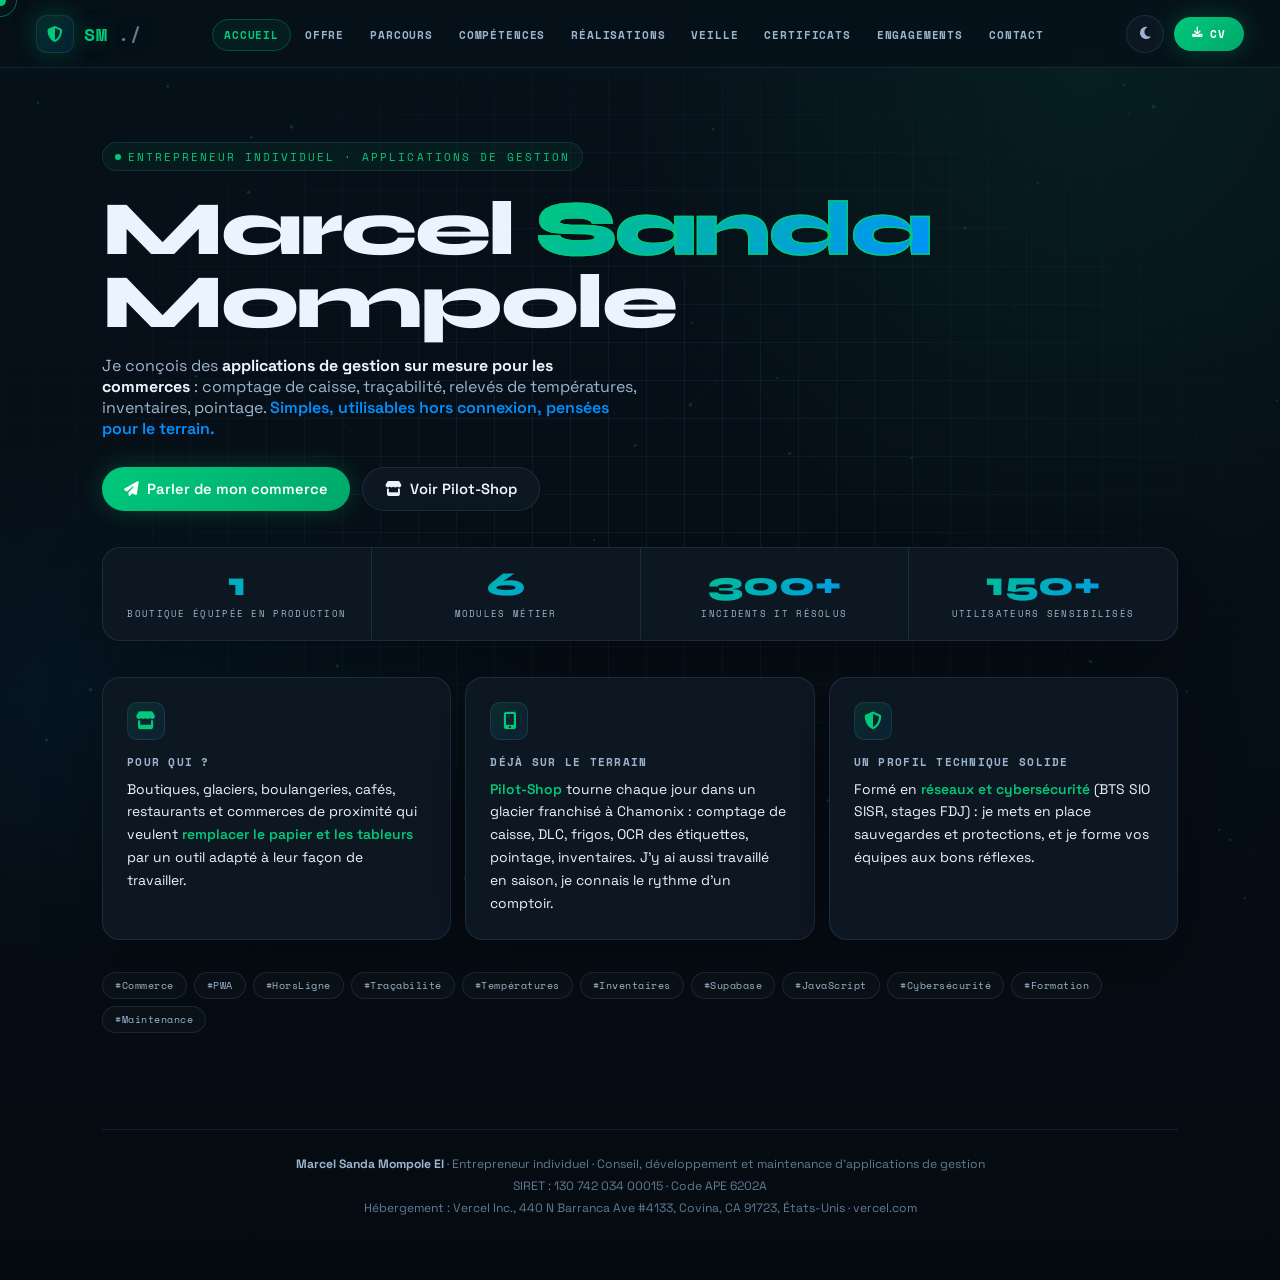
==== commit 037bbc89: "Ajoute l'hébergeur (Vercel) dans les mentions légales Co-Authored-By: Claude Opus 5.5 (1M context) <" ====
--- a/index.html
+++ b/index.html
@@ -996,6 +996,7 @@
 <footer class="site-footer">
   <p><strong>Marcel Sanda Mompole EI</strong> · Entrepreneur individuel · Conseil, développement et maintenance d'applications de gestion</p>
   <p>SIRET : 130 742 034 00015 · Code APE 6202A</p>
+  <p>Hébergement : Vercel Inc., 440 N Barranca Ave #4133, Covina, CA 91723, États-Unis · vercel.com</p>
 </footer>
 
 </div><!-- /container -->
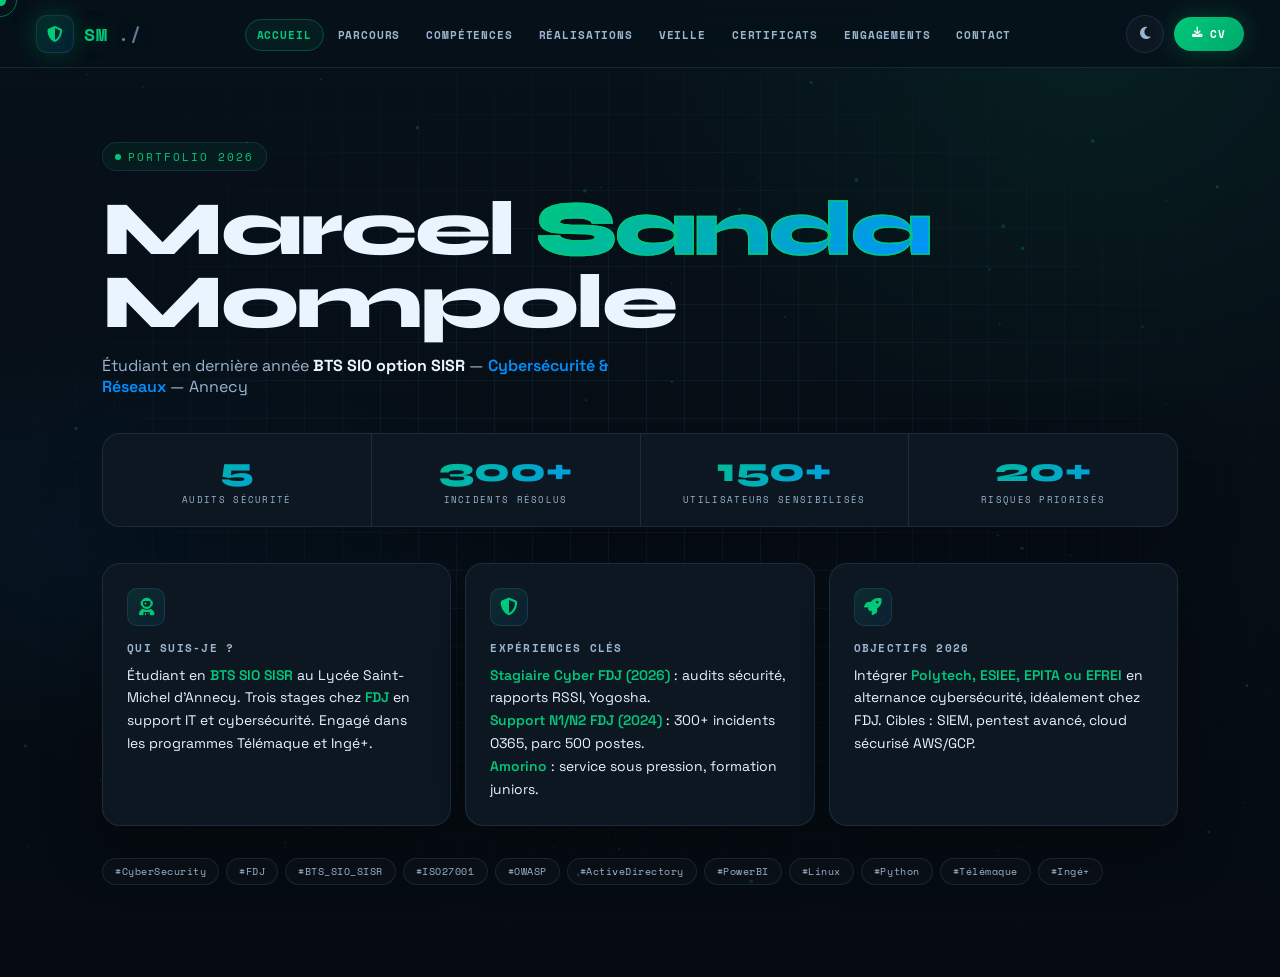
==== commit cc9b390c: "Ajoute les documents des réalisations du portfolio Fiches techniques, PV de recette, schéma réseau e" ====
--- a/index.html
+++ b/index.html
@@ -3,8 +3,7 @@
 <head>
 <meta charset="UTF-8">
 <meta name="viewport" content="width=device-width, initial-scale=1.0">
-<title>Marcel Sanda Mompole | Applications de gestion pour commerces</title>
-<meta name="description" content="Développeur indépendant : applications de gestion sur mesure pour commerces (comptage de caisse, traçabilité, températures, inventaires), maintenance, formation et accompagnement numérique. Créateur de Pilot-Shop.">
+<title>Marcel Sanda MOMPOLE | Cybersécurité & Réseaux</title>
 <link rel="preconnect" href="https://fonts.googleapis.com">
 <link href="https://fonts.googleapis.com/css2?family=Space+Mono:ital,wght@0,400;0,700;1,400&family=Syne:wght@400;600;700;800&family=Space+Grotesk:wght@300;400;500;600;700&display=swap" rel="stylesheet">
 <link rel="stylesheet" href="https://cdnjs.cloudflare.com/ajax/libs/font-awesome/6.5.0/css/all.min.css">
@@ -23,7 +22,6 @@
   </div>
   <ul class="nav-links" id="navLinks">
     <li><a href="#" onclick="show('accueil');closeMobile()"     data-section="accueil"     class="active-nav">Accueil</a></li>
-    <li><a href="#" onclick="show('offre');closeMobile()"       data-section="offre">Offre</a></li>
     <li><a href="#" onclick="show('parcours');closeMobile()"    data-section="parcours">Parcours</a></li>
     <li><a href="#" onclick="show('competences');closeMobile()" data-section="competences">Compétences</a></li>
     <li><a href="#" onclick="show('realisations');closeMobile()"data-section="realisations">Réalisations</a></li>
@@ -49,7 +47,6 @@
 <div class="mobile-drawer" id="mobileDrawer">
   <ul>
     <li><a href="#" onclick="show('accueil');closeMobile()"     data-section="accueil">Accueil</a></li>
-    <li><a href="#" onclick="show('offre');closeMobile()"       data-section="offre">Offre</a></li>
     <li><a href="#" onclick="show('parcours');closeMobile()"    data-section="parcours">Parcours</a></li>
     <li><a href="#" onclick="show('competences');closeMobile()" data-section="competences">Compétences</a></li>
     <li><a href="#" onclick="show('realisations');closeMobile()"data-section="realisations">Réalisations</a></li>
@@ -66,93 +63,44 @@
 <!-- ══ ACCUEIL ══ -->
 <section id="accueil" class="section active">
   <div class="hero">
-    <p class="hero-eyebrow">Entrepreneur individuel · Applications de gestion</p>
+    <p class="hero-eyebrow">Portfolio 2026</p>
     <h1>Marcel <span class="highlight">Sanda</span><br>Mompole</h1>
     <p class="hero-sub">
-      Je conçois des <strong>applications de gestion sur mesure pour les commerces</strong> :
-      comptage de caisse, traçabilité, relevés de températures, inventaires, pointage.
-      <span>Simples, utilisables hors connexion, pensées pour le terrain.</span>
+      Étudiant en dernière année <strong>BTS SIO option SISR</strong> —
+      <span>Cybersécurité & Réseaux</span> — Annecy
     </p>
 
-    <div class="hero-cta">
-      <a href="#" class="btn-primary" onclick="return show('contact')"><i class="fas fa-paper-plane"></i> Parler de mon commerce</a>
-      <a href="#" class="btn-ghost" onclick="openPilotShop();return false"><i class="fas fa-store"></i> Voir Pilot-Shop</a>
-    </div>
-
     <div class="stat-row">
-      <div class="stat"><div class="stat-num" data-target="1">0</div><div class="stat-label">Boutique équipée en production</div></div>
-      <div class="stat"><div class="stat-num" data-target="6">0</div><div class="stat-label">Modules métier</div></div>
-      <div class="stat"><div class="stat-num" data-target="300">0</div><div class="stat-label">Incidents IT résolus</div></div>
+      <div class="stat"><div class="stat-num" data-target="5">0</div><div class="stat-label">Audits sécurité</div></div>
+      <div class="stat"><div class="stat-num" data-target="300">0</div><div class="stat-label">Incidents résolus</div></div>
       <div class="stat"><div class="stat-num" data-target="150">0</div><div class="stat-label">Utilisateurs sensibilisés</div></div>
+      <div class="stat"><div class="stat-num" data-target="20">0</div><div class="stat-label">Risques priorisés</div></div>
     </div>
 
     <div class="hero-grid">
       <div class="hero-card">
-        <div class="hero-card-icon"><i class="fas fa-store"></i></div>
-        <h3>Pour qui ?</h3>
-        <p>Boutiques, glaciers, boulangeries, cafés, restaurants et commerces de proximité qui veulent <strong>remplacer le papier et les tableurs</strong> par un outil adapté à leur façon de travailler.</p>
-      </div>
-      <div class="hero-card">
-        <div class="hero-card-icon"><i class="fas fa-mobile-screen-button"></i></div>
-        <h3>Déjà sur le terrain</h3>
-        <p><strong>Pilot-Shop</strong> tourne chaque jour dans un glacier franchisé à Chamonix : comptage de caisse, DLC, frigos, OCR des étiquettes, pointage, inventaires. J'y ai aussi travaillé en saison, je connais le rythme d'un comptoir.</p>
+        <div class="hero-card-icon"><i class="fas fa-user-astronaut"></i></div>
+        <h3>Qui suis-je ?</h3>
+        <p>Étudiant en <strong>BTS SIO SISR</strong> au Lycée Saint-Michel d'Annecy. Trois stages chez <strong>FDJ</strong> en support IT et cybersécurité. Engagé dans les programmes Télémaque et Ingé+.</p>
       </div>
       <div class="hero-card">
         <div class="hero-card-icon"><i class="fas fa-shield-halved"></i></div>
-        <h3>Un profil technique solide</h3>
-        <p>Formé en <strong>réseaux et cybersécurité</strong> (BTS SIO SISR, stages FDJ) : je mets en place sauvegardes et protections, et je forme vos équipes aux bons réflexes.</p>
+        <h3>Expériences clés</h3>
+        <p><strong>Stagiaire Cyber FDJ (2026)</strong> : audits sécurité, rapports RSSI, Yogosha.<br><strong>Support N1/N2 FDJ (2024)</strong> : 300+ incidents O365, parc 500 postes.<br><strong>Amorino</strong> : service sous pression, formation juniors.</p>
+      </div>
+      <div class="hero-card">
+        <div class="hero-card-icon"><i class="fas fa-rocket"></i></div>
+        <h3>Objectifs 2026</h3>
+        <p>Intégrer <strong>Polytech, ESIEE, EPITA ou EFREI</strong> en alternance cybersécurité, idéalement chez FDJ. Cibles : SIEM, pentest avancé, cloud sécurisé AWS/GCP.</p>
       </div>
     </div>
 
     <div class="tags">
-      <span>#Commerce</span><span>#PWA</span><span>#HorsLigne</span>
-      <span>#Traçabilité</span><span>#Températures</span><span>#Inventaires</span>
-      <span>#Supabase</span><span>#JavaScript</span><span>#Cybersécurité</span>
-      <span>#Formation</span><span>#Maintenance</span>
-    </div>
-  </div>
-</section>
-
-<!-- ══ OFFRE ══ -->
-<section id="offre" class="section">
-  <div class="section-title"><h2>// Offre · Pour les commerces</h2></div>
-  <div class="offer-grid">
-    <div class="offer-card">
-      <div class="skill-icon"><i class="fas fa-cash-register"></i></div>
-      <h4>Application de gestion sur mesure</h4>
-      <p>Un outil qui colle à votre boutique : comptage de caisse, traçabilité et DLC, relevés de températures, inventaires, pointage des équipes. Fonctionne sur tablette, téléphone ou ordinateur, <strong>même sans connexion</strong>.</p>
-    </div>
-    <div class="offer-card">
-      <div class="skill-icon"><i class="fas fa-screwdriver-wrench"></i></div>
-      <h4>Maintenance & évolutions</h4>
-      <p>Hébergement, sauvegardes, corrections et nouvelles fonctionnalités au fil de la saison. <strong>Un interlocuteur unique</strong> qui connaît votre application.</p>
-    </div>
-    <div class="offer-card">
-      <div class="skill-icon"><i class="fas fa-chalkboard-user"></i></div>
-      <h4>Formation des équipes</h4>
-      <p>Prise en main de l'outil par vos vendeurs et responsables, sur place ou à distance, avec des supports simples. Sensibilisation aux arnaques (phishing, faux fournisseurs).</p>
-    </div>
-    <div class="offer-card">
-      <div class="skill-icon"><i class="fas fa-laptop-code"></i></div>
-      <h4>Accompagnement numérique</h4>
-      <p>Choix du matériel, mise en place du Wi-Fi et des comptes, sécurisation des postes, conseils pour passer du papier au numérique <strong>sans perturber le service</strong>.</p>
-    </div>
-  </div>
-
-  <div class="section-title" style="margin-top:52px"><h2>// Comment ça se passe</h2></div>
-  <div class="steps">
-    <div class="step"><div class="step-num">1</div><h4>On échange</h4><p>Un appel ou un passage en boutique pour comprendre vos besoins et vos contraintes.</p></div>
-    <div class="step"><div class="step-num">2</div><h4>Je vous propose</h4><p>Une proposition claire : fonctionnalités, délai et prix, sans jargon.</p></div>
-    <div class="step"><div class="step-num">3</div><h4>Je livre et je forme</h4><p>Installation sur vos appareils, formation de l'équipe, ajustements après les premiers jours.</p></div>
-    <div class="step"><div class="step-num">4</div><h4>Je reste disponible</h4><p>Maintenance et évolutions pour que l'outil suive votre activité.</p></div>
-  </div>
-
-  <div class="cta-band">
-    <div>
-      <h3>Vous avez un commerce et trop de papier ?</h3>
-      <p>Premier échange gratuit et sans engagement.</p>
-    </div>
-    <a href="#" class="btn-primary" onclick="return show('contact')"><i class="fas fa-paper-plane"></i> Me contacter</a>
+      <span>#CyberSecurity</span><span>#FDJ</span><span>#BTS_SIO_SISR</span>
+      <span>#ISO27001</span><span>#OWASP</span><span>#ActiveDirectory</span>
+      <span>#PowerBI</span><span>#Linux</span><span>#Python</span>
+      <span>#Télémaque</span><span>#Ingé+</span>
+    </div>
   </div>
 </section>
 
@@ -185,7 +133,7 @@
       <p class="exp-date"><i class="fas fa-calendar-alt" style="margin-right:5px"></i>Janvier – Mars 2026</p>
       <ul>
         <li>Participation aux <strong>audits de sécurité</strong> et suivi des plans de remédiation RSSI.</li>
-        <li>Rédaction de rapports techniques via Yugosha, <strong>20+ risques priorisés</strong>.</li>
+        <li>Rédaction de rapports techniques via Yogosha, <strong>20+ risques priorisés</strong>.</li>
         <li>Sensibilisation <strong>150+ collaborateurs</strong> phishing & Microsoft 365.</li>
         <li>Montée en compétence conformité ISO 27001 et priorisation des risques.</li>
       </ul>
@@ -293,49 +241,6 @@
 <section id="realisations" class="section">
   <div class="section-title"><h2>// 04 · Réalisations</h2></div>
 
-  <!-- R0 Pilot-Shop -->
-  <div class="real-card real-card-featured" id="pilotShopCard" onclick="toggleReal(this)">
-    <div class="real-header">
-      <div class="real-header-left">
-        <div class="real-num">★ PROJET PHARE · EN PRODUCTION</div>
-        <h3>Pilot-Shop — Application de gestion pour un glacier franchisé (Chamonix)</h3>
-        <div class="real-header-meta">
-          <span class="real-chip">PWA</span><span class="real-chip">JavaScript</span><span class="real-chip">Hors ligne</span><span class="real-chip">Supabase</span><span class="real-chip">OCR</span>
-        </div>
-      </div>
-      <div class="real-toggle"><i class="fas fa-plus"></i></div>
-    </div>
-    <div class="real-body"><div class="real-body-inner">
-      <div class="real-context">
-        <div class="real-context-label"><i class="fas fa-flag" style="margin-right:5px"></i>Le besoin</div>
-        <p>Une boutique à forte affluence en station gérait ses registres sur papier : traçabilité des produits, températures des frigos, présence des équipes. Objectif : <strong>tout centraliser dans une application simple</strong>, utilisable par des saisonniers dès le premier jour, et qui fonctionne <strong>même quand le réseau tombe</strong>.</p>
-      </div>
-      <div class="real-points-title"><i class="fas fa-list-check" style="margin-right:5px"></i>Ce que fait l'application</div>
-      <div class="real-point"><div class="real-point-label">Caisse</div><p>Comptage de caisse et clôture de journée (hors encaissement).</p></div>
-      <div class="real-point"><div class="real-point-label">Traçabilité & DLC</div><p>Enregistrement des produits et de leurs dates limites, avec <strong>lecture des étiquettes par OCR</strong> depuis l'appareil photo pour éviter la saisie manuelle.</p></div>
-      <div class="real-point"><div class="real-point-label">Températures</div><p>Relevés des frigos et vitrines, pour tenir vos registres à jour et les retrouver facilement.</p></div>
-      <div class="real-point"><div class="real-point-label">Équipe & stock</div><p><strong>Pointage</strong> des employés et <strong>inventaires</strong> guidés.</p></div>
-      <div class="real-point"><div class="real-point-label">Hors ligne</div><p>Application installable (PWA) : les données sont stockées sur l'appareil (IndexedDB) puis <strong>synchronisées automatiquement</strong> avec la base Supabase au retour du réseau.</p></div>
-      <div class="real-tools">
-        <div class="real-tools-label"><i class="fas fa-wrench" style="margin-right:5px"></i>Technologies</div>
-        <div class="real-tools-wrap">
-          <span class="real-tool-tag">HTML / CSS / JavaScript</span><span class="real-tool-tag">PWA · Service Worker</span><span class="real-tool-tag">IndexedDB</span><span class="real-tool-tag">Supabase (REST)</span><span class="real-tool-tag">OCR</span>
-        </div>
-      </div>
-      <div class="real-results">
-        <div class="real-result-chip"><i class="fas fa-check-circle"></i>Utilisée au quotidien en boutique</div>
-        <div class="real-result-chip"><i class="fas fa-check-circle"></i>Registres papier remplacés</div>
-        <div class="real-result-chip"><i class="fas fa-check-circle"></i>Fonctionne sans réseau</div>
-      </div>
-      <div class="real-dl-zone">
-        <div class="real-dl-label"><i class="fas fa-comments" style="margin-right:5px"></i>Le même outil pour votre commerce ?</div>
-        <div class="real-dl-row">
-          <a href="#" class="btn-dl" onclick="event.stopPropagation();return show('contact')"><i class="fas fa-paper-plane"></i> Demander une démo</a>
-        </div>
-      </div>
-    </div></div>
-  </div>
-
   <!-- R1 -->
   <div class="real-card" onclick="toggleReal(this)">
     <div class="real-header">
@@ -375,7 +280,7 @@
         <div class="real-dl-label"><i class="fas fa-folder-open" style="margin-right:5px"></i>Documents téléchargeables</div>
         <div class="real-dl-row">
           <a href="fichiers/fiche_technique_olympisme.pdf" class="btn-dl" download><i class="fas fa-file-pdf"></i> Fiche technique</a>
-          <a href="fichiers/index.html" class="btn-dl" download><i class="fas fa-code"></i> Code source</a>
+          <a href="fichiers/olympisme_site.zip" class="btn-dl" download><i class="fas fa-file-zipper"></i> Code source (ZIP)</a>
         </div>
       </div>
     </div></div>
@@ -475,7 +380,7 @@
         <div class="real-num">04 / AUDIT · FDJ</div>
         <h3>Audits de sécurité & conformité ISO 27001 — FDJ, Boulogne</h3>
         <div class="real-header-meta">
-          <span class="real-chip">Yugosha</span><span class="real-chip">CVSS</span><span class="real-chip">PowerBI</span><span class="real-chip">SharePoint</span>
+          <span class="real-chip">Yogosha</span><span class="real-chip">CVSS</span><span class="real-chip">PowerBI</span><span class="real-chip">SharePoint</span>
         </div>
       </div>
       <div class="real-toggle"><i class="fas fa-plus"></i></div>
@@ -487,13 +392,13 @@
       </div>
       <div class="real-points-title"><i class="fas fa-code" style="margin-right:5px"></i>Détails techniques</div>
       <div class="real-point"><div class="real-point-label">Conduite d'audits</div><p>Participation à <strong>5 audits de sécurité</strong> complets : identification des vulnérabilités, priorisation via matrice <strong>CVSS</strong>, rédaction de 10+ plans de remédiation pour le RSSI.</p></div>
-      <div class="real-point"><div class="real-point-label">Plateforme Yugosha</div><p>Utilisation de <strong>Yugosha</strong> pour signaler, suivre et documenter les failles détectées. Gestion du cycle de vie complet de chaque vulnérabilité jusqu'à correction.</p></div>
+      <div class="real-point"><div class="real-point-label">Plateforme Yogosha</div><p>Utilisation de <strong>Yogosha</strong> pour signaler, suivre et documenter les failles détectées. Gestion du cycle de vie complet de chaque vulnérabilité jusqu'à correction.</p></div>
       <div class="real-point"><div class="real-point-label">Reporting & conformité</div><p>Rédaction de <strong>15+ rapports techniques</strong> et synthèses SharePoint/PowerBI accélérant le suivi de conformité <strong>ISO 27001 de 30%</strong>. Dashboards visuels pour le comité RSSI.</p></div>
       <div class="real-point"><div class="real-point-label">Communication métiers</div><p>Restitution des constats techniques à des équipes non-techniques, vulgarisation des risques cyber et recommandations priorisées.</p></div>
       <div class="real-tools">
         <div class="real-tools-label"><i class="fas fa-wrench" style="margin-right:5px"></i>Technologies</div>
         <div class="real-tools-wrap">
-          <span class="real-tool-tag">Yugosha</span><span class="real-tool-tag">PowerBI</span><span class="real-tool-tag">SharePoint</span><span class="real-tool-tag">CVSS</span><span class="real-tool-tag">ISO 27001</span>
+          <span class="real-tool-tag">Yogosha</span><span class="real-tool-tag">PowerBI</span><span class="real-tool-tag">SharePoint</span><span class="real-tool-tag">CVSS</span><span class="real-tool-tag">ISO 27001</span>
         </div>
       </div>
       <div class="real-results">
@@ -589,12 +494,15 @@
         <div class="real-dl-label"><i class="fas fa-folder-open" style="margin-right:5px"></i>Documents téléchargeables</div>
         <div class="real-dl-row">
           <a href="fichiers/fiche_technique_ia.pdf" class="btn-dl" download><i class="fas fa-file-pdf"></i> Fiche technique</a>
-          <a href="fichiers/index.html" class="btn-dl" download><i class="fas fa-code"></i> Code HTML</a>
-          <a href="fichiers/script.js" class="btn-dl" download><i class="fab fa-js"></i> Script JS</a>
+          <a href="fichiers/ia/index.html" class="btn-dl" download><i class="fas fa-code"></i> Code HTML</a>
+          <a href="fichiers/ia/script.js" class="btn-dl" download><i class="fab fa-js"></i> Script JS</a>
+          <a href="fichiers/ia/app.py" class="btn-dl" download><i class="fab fa-python"></i> API Flask</a>
         </div>
       </div>
     </div></div>
   </div>
+
+  <!-- R7 Poste de travail -->
   <div class="real-card" onclick="toggleReal(this)">
   <div class="real-header">
     <div class="real-header-left">
@@ -683,7 +591,7 @@
     </div>
   </div>
 </div>
-  <!-- R7 CTF -->
+  <!-- R8 CTF -->
   <div class="real-card" onclick="toggleReal(this)">
     <div class="real-header">
       <div class="real-header-left">
@@ -719,8 +627,6 @@
         <div class="real-dl-label"><i class="fas fa-folder-open" style="margin-right:5px"></i>Documents téléchargeables</div>
         <div class="real-dl-row">
           <a href="fichiers/fiche_technique_ctf.pdf" class="btn-dl" download><i class="fas fa-file-pdf"></i> Fiche technique</a>
-          <a href="fichiers/writeup_ctf_2025.pdf" class="btn-dl" download><i class="fas fa-scroll"></i> Write-up 2025</a>
-          <a href="fichiers/writeup_ctf_2026.pdf" class="btn-dl" download><i class="fas fa-scroll"></i> Write-up 2026</a>
         </div>
       </div>
     </div></div>
@@ -958,14 +864,10 @@
 <!-- ══ CONTACT ══ -->
 <section id="contact" class="section">
   <div class="section-title"><h2>// 07 · Contact</h2></div>
-  <div class="contact-intro">
-    <h3>Parlons de votre commerce</h3>
-    <p>Décrivez-moi votre activité et ce qui vous fait perdre du temps aujourd'hui. Je vous recontacte sous 48 h. Le premier échange est gratuit.</p>
-  </div>
   <div class="contact-grid">
-    <a href="mailto:contact@sandamompole.fr?subject=Projet%20pour%20mon%20commerce" class="contact-item">
+    <a href="/cdn-cgi/l/email-protection#0c616d7e6f696069226163627c6360694c6b616d6560226f6361" class="contact-item">
       <div class="contact-icon"><i class="fas fa-envelope"></i></div>
-      <div><div class="contact-label">Email</div><div class="contact-value">contact@sandamompole.fr</div></div>
+      <div><div class="contact-label">Email</div><div class="contact-value"><span class="__cf_email__" data-cfemail="55363a3b213436211526343b3134383a38253a39307b3327">[email&#160;protected]</span></div></div>
     </a>
     <a href="tel:+33605699532" class="contact-item">
       <div class="contact-icon"><i class="fas fa-phone"></i></div>
@@ -982,8 +884,8 @@
     <div class="contact-item" style="cursor:default">
       <div class="contact-icon"><i class="fas fa-map-marker-alt"></i></div>
       <div>
-        <div class="contact-label">Interventions</div>
-        <div class="contact-value"><strong>Île-de-France</strong> · <strong>Haute-Savoie</strong> (Annecy, Chamonix) · à distance partout en France</div>
+        <div class="contact-label">Régions</div>
+        <div class="contact-value"><strong>Auvergne-Rhône-Alpes</strong> (Annecy/Lyon) · <strong>Île-de-France</strong> (Paris)</div>
       </div>
     </div>
     <a href="Sanda Mompole Marcel.pdf" class="contact-item" download>
@@ -993,15 +895,9 @@
   </div>
 </section>
 
-<footer class="site-footer">
-  <p><strong>Marcel Sanda Mompole EI</strong> · Entrepreneur individuel · Conseil, développement et maintenance d'applications de gestion</p>
-  <p>SIRET : 130 742 034 00015 · Code APE 6202A</p>
-  <p>Hébergement : Vercel Inc., 440 N Barranca Ave #4133, Covina, CA 91723, États-Unis · vercel.com</p>
-</footer>
-
 </div><!-- /container -->
 
-<script>
+<script data-cfasync="false" src="/cdn-cgi/scripts/5c5dd728/cloudflare-static/email-decode.min.js"></script><script>
 /* ── CURSOR ── */
 const cur=document.getElementById('cursor'),ring=document.getElementById('cursor-ring');
 let mx=0,my=0,rx=0,ry=0;
@@ -1083,7 +979,7 @@
 
 /* ── REVEAL ── */
 function revealAll(){
-  document.querySelectorAll('.timeline-item,.exp-card,.skill-cat,.real-card,.eng-card,.contact-item,.offer-card,.step,.news-card,.cert-card').forEach((el,i)=>{
+  document.querySelectorAll('.timeline-item,.exp-card,.skill-cat,.real-card,.eng-card,.contact-item,.news-card,.cert-card').forEach((el,i)=>{
     setTimeout(()=>el.classList.add('visible'),i*40);
   });
 }
@@ -1103,13 +999,6 @@
   const isOpen=card.classList.contains('open');
   document.querySelectorAll('.real-card.open').forEach(c=>{c.classList.remove('open');c.querySelector('.real-body').style.maxHeight='0';});
   if(!isOpen){card.classList.add('open');body.style.maxHeight=body.scrollHeight+'px';}
-}
-
-/* ── PILOT-SHOP ── */
-function openPilotShop(){
-  show('realisations');
-  const card=document.getElementById('pilotShopCard');
-  if(!card.classList.contains('open'))toggleReal(card);
 }
 
 /* ── VEILLE ── */
